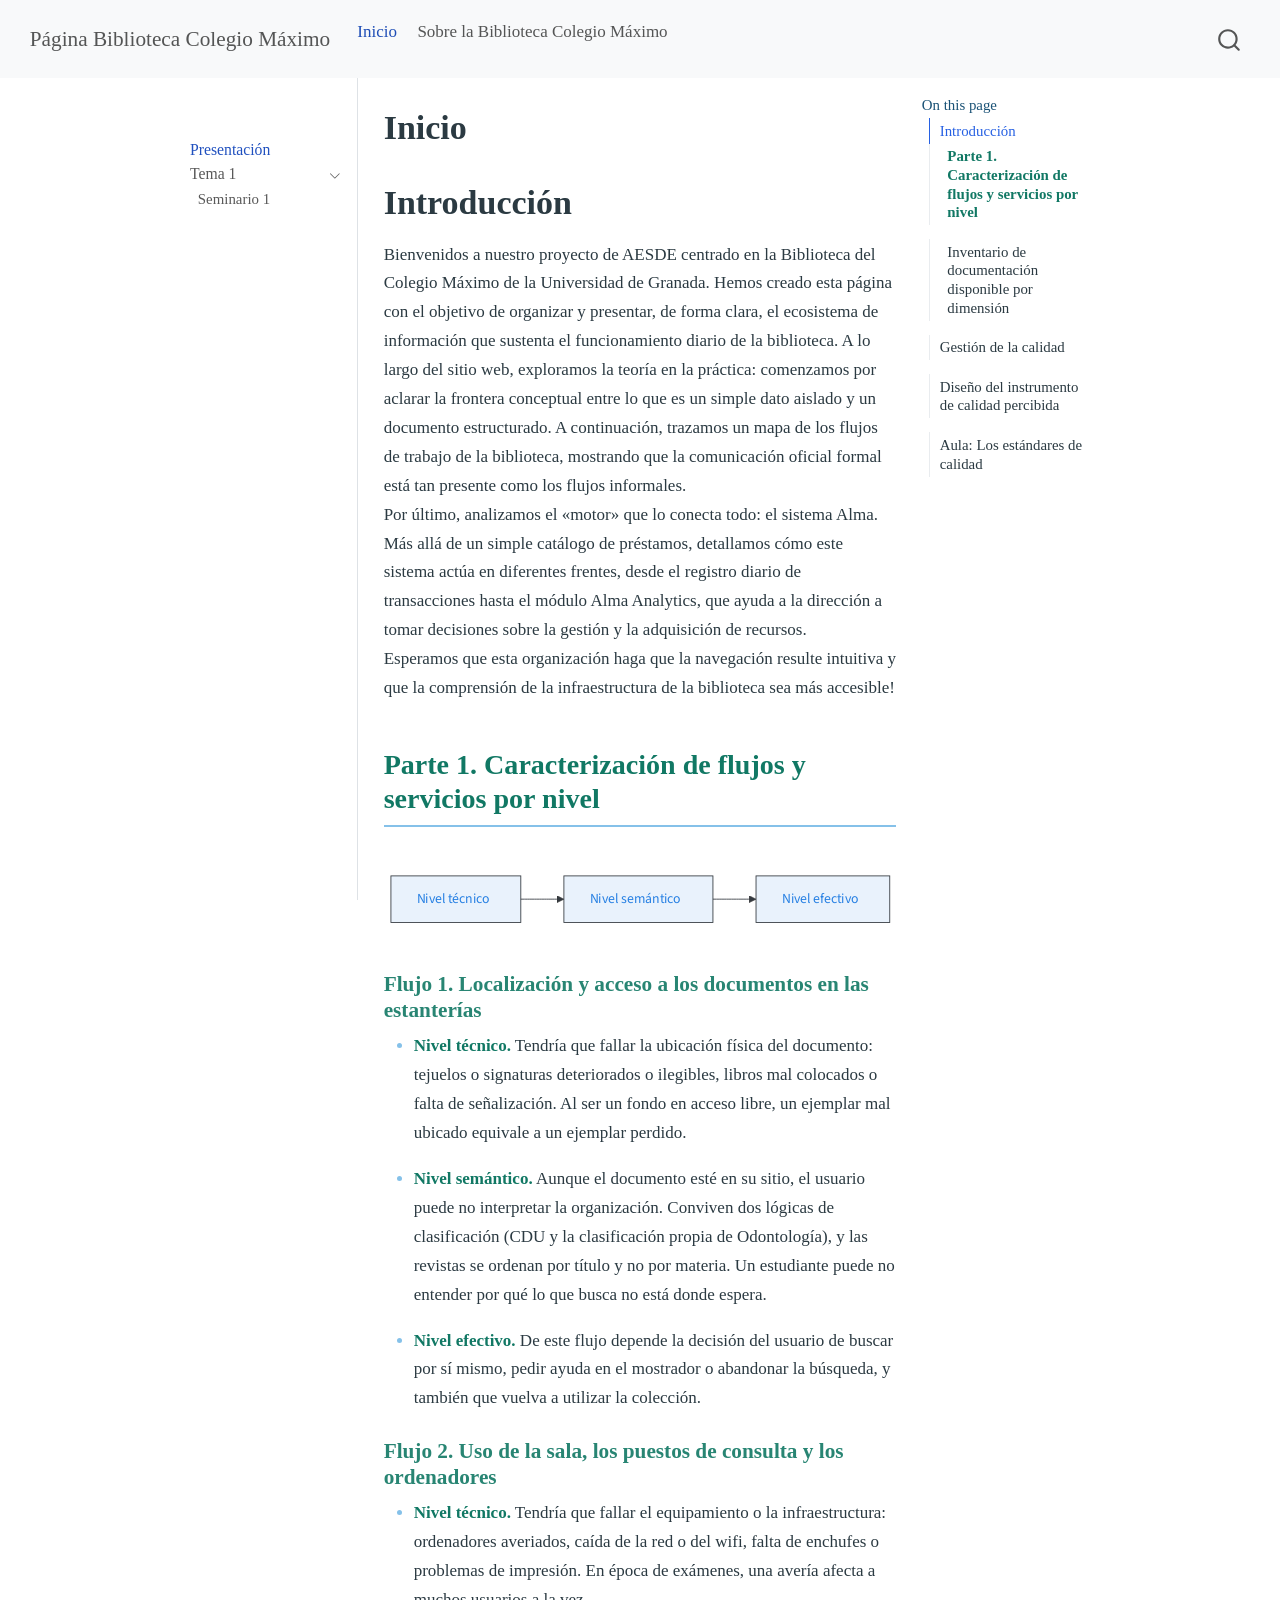
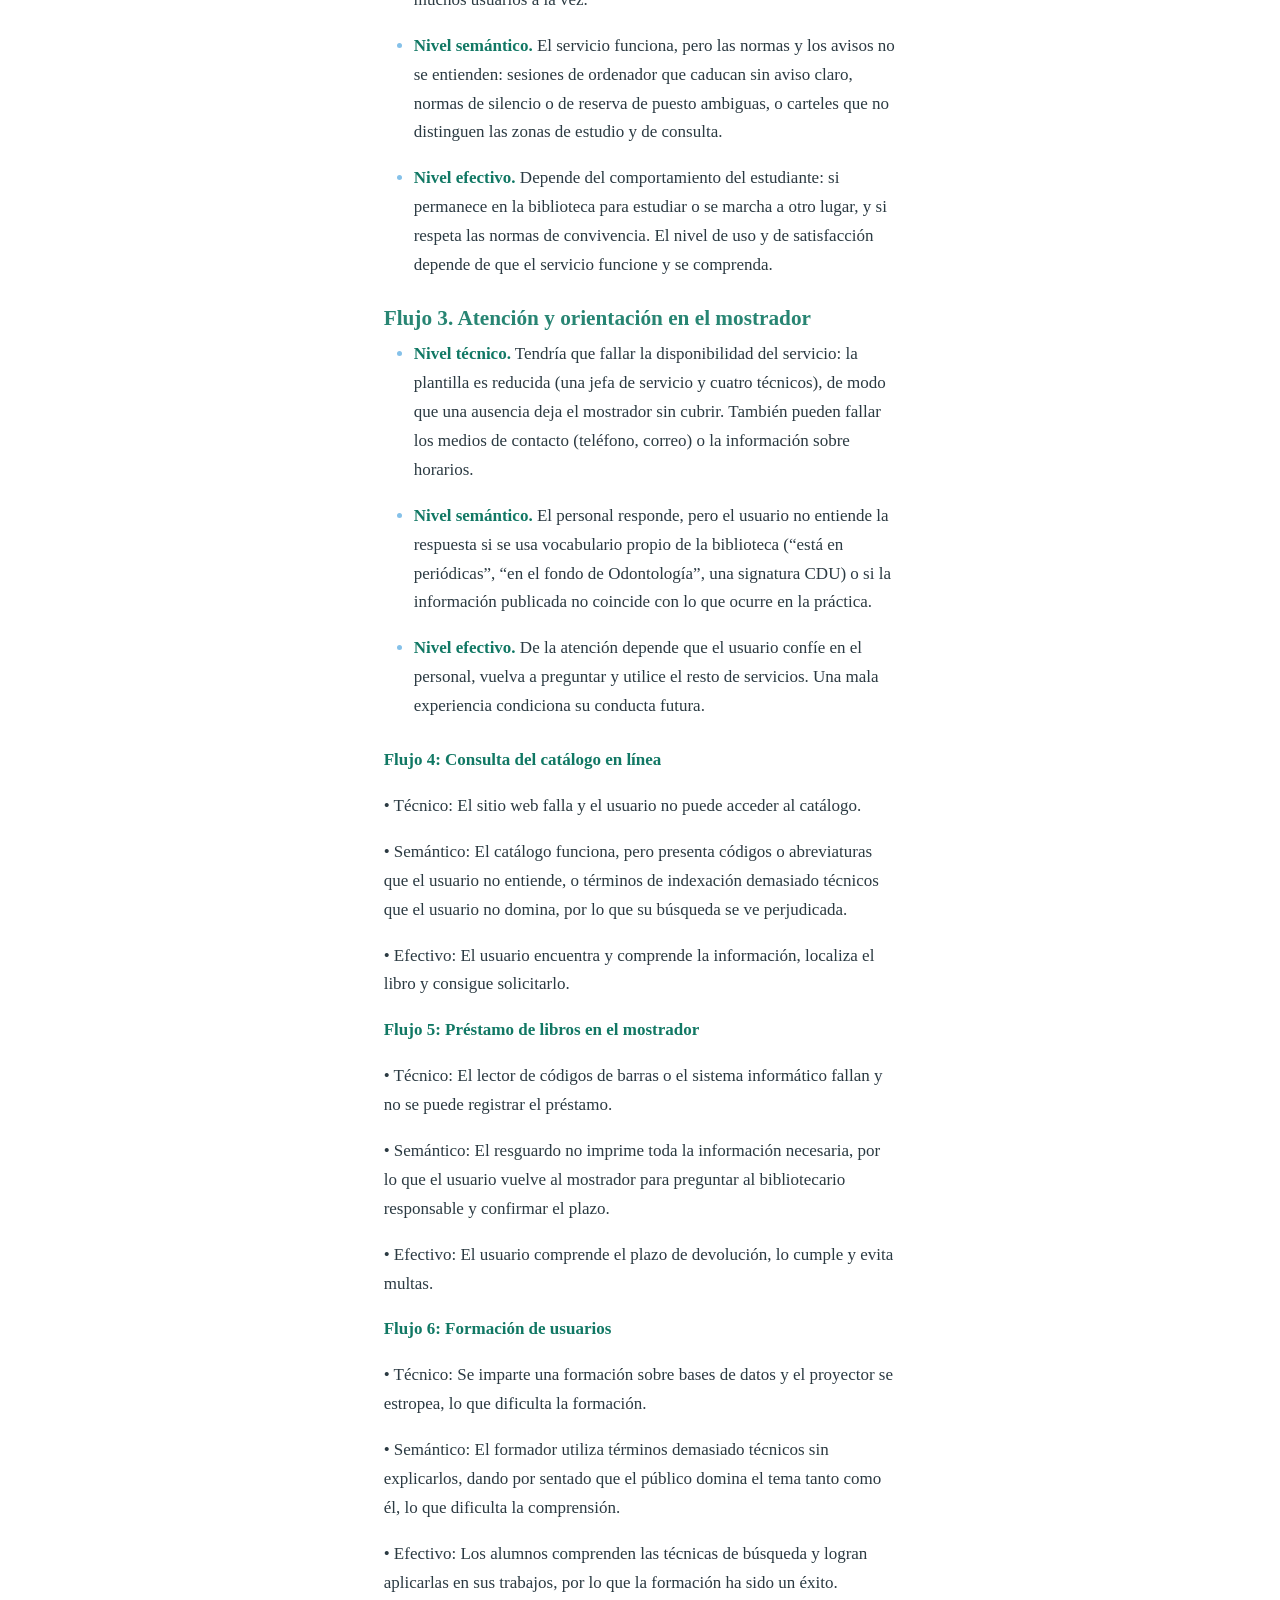
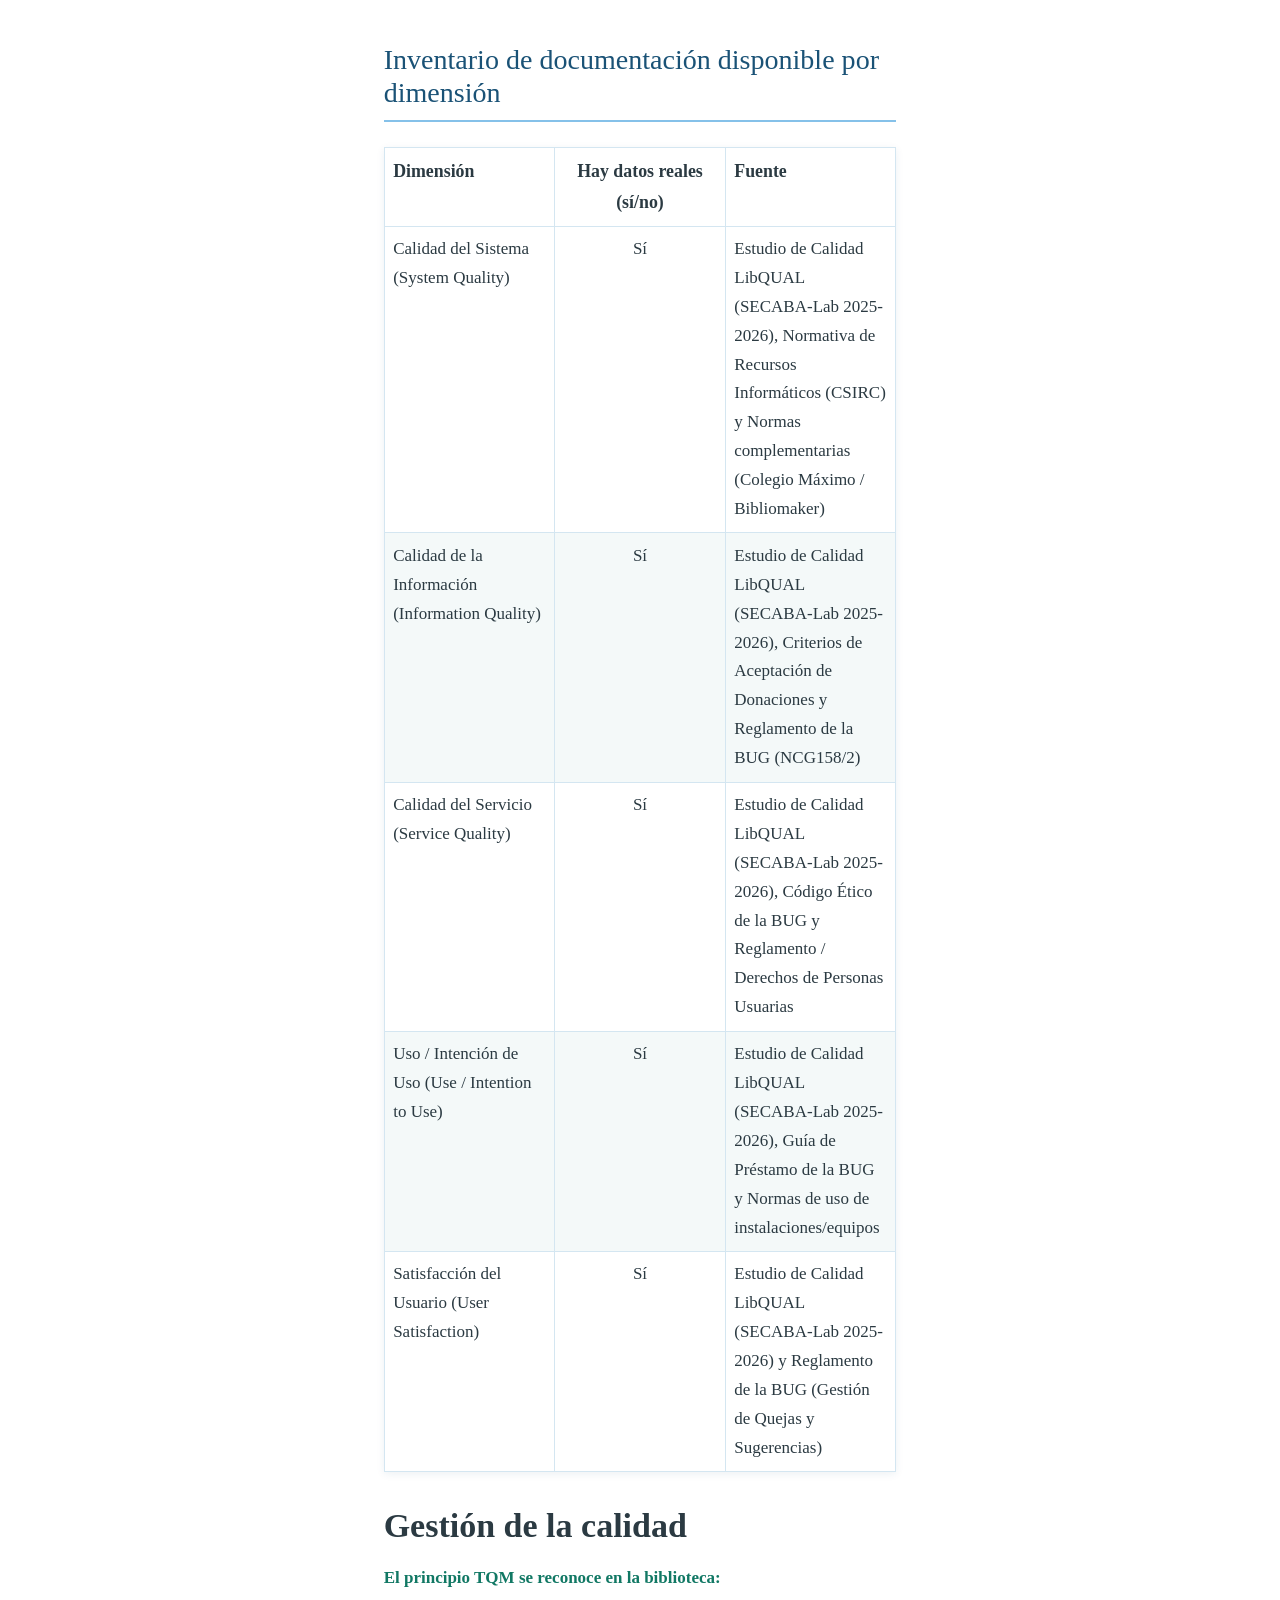
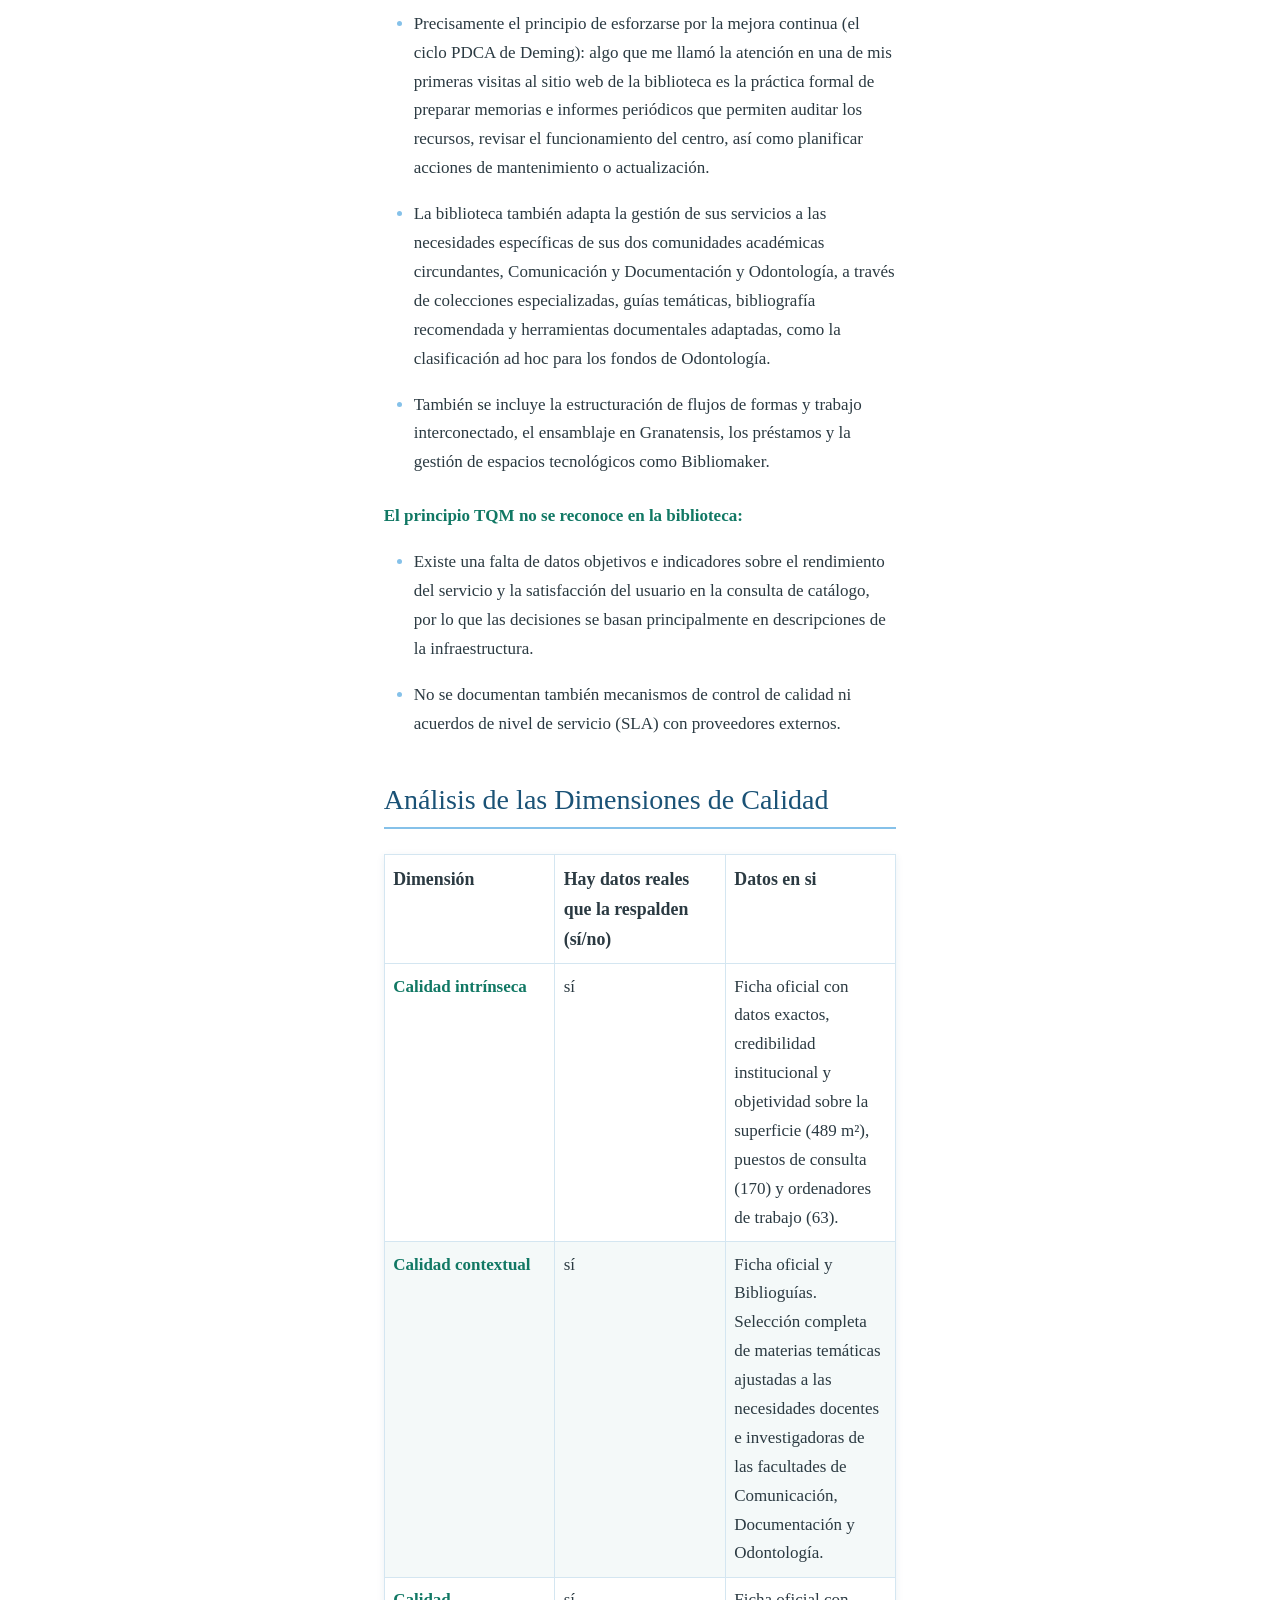
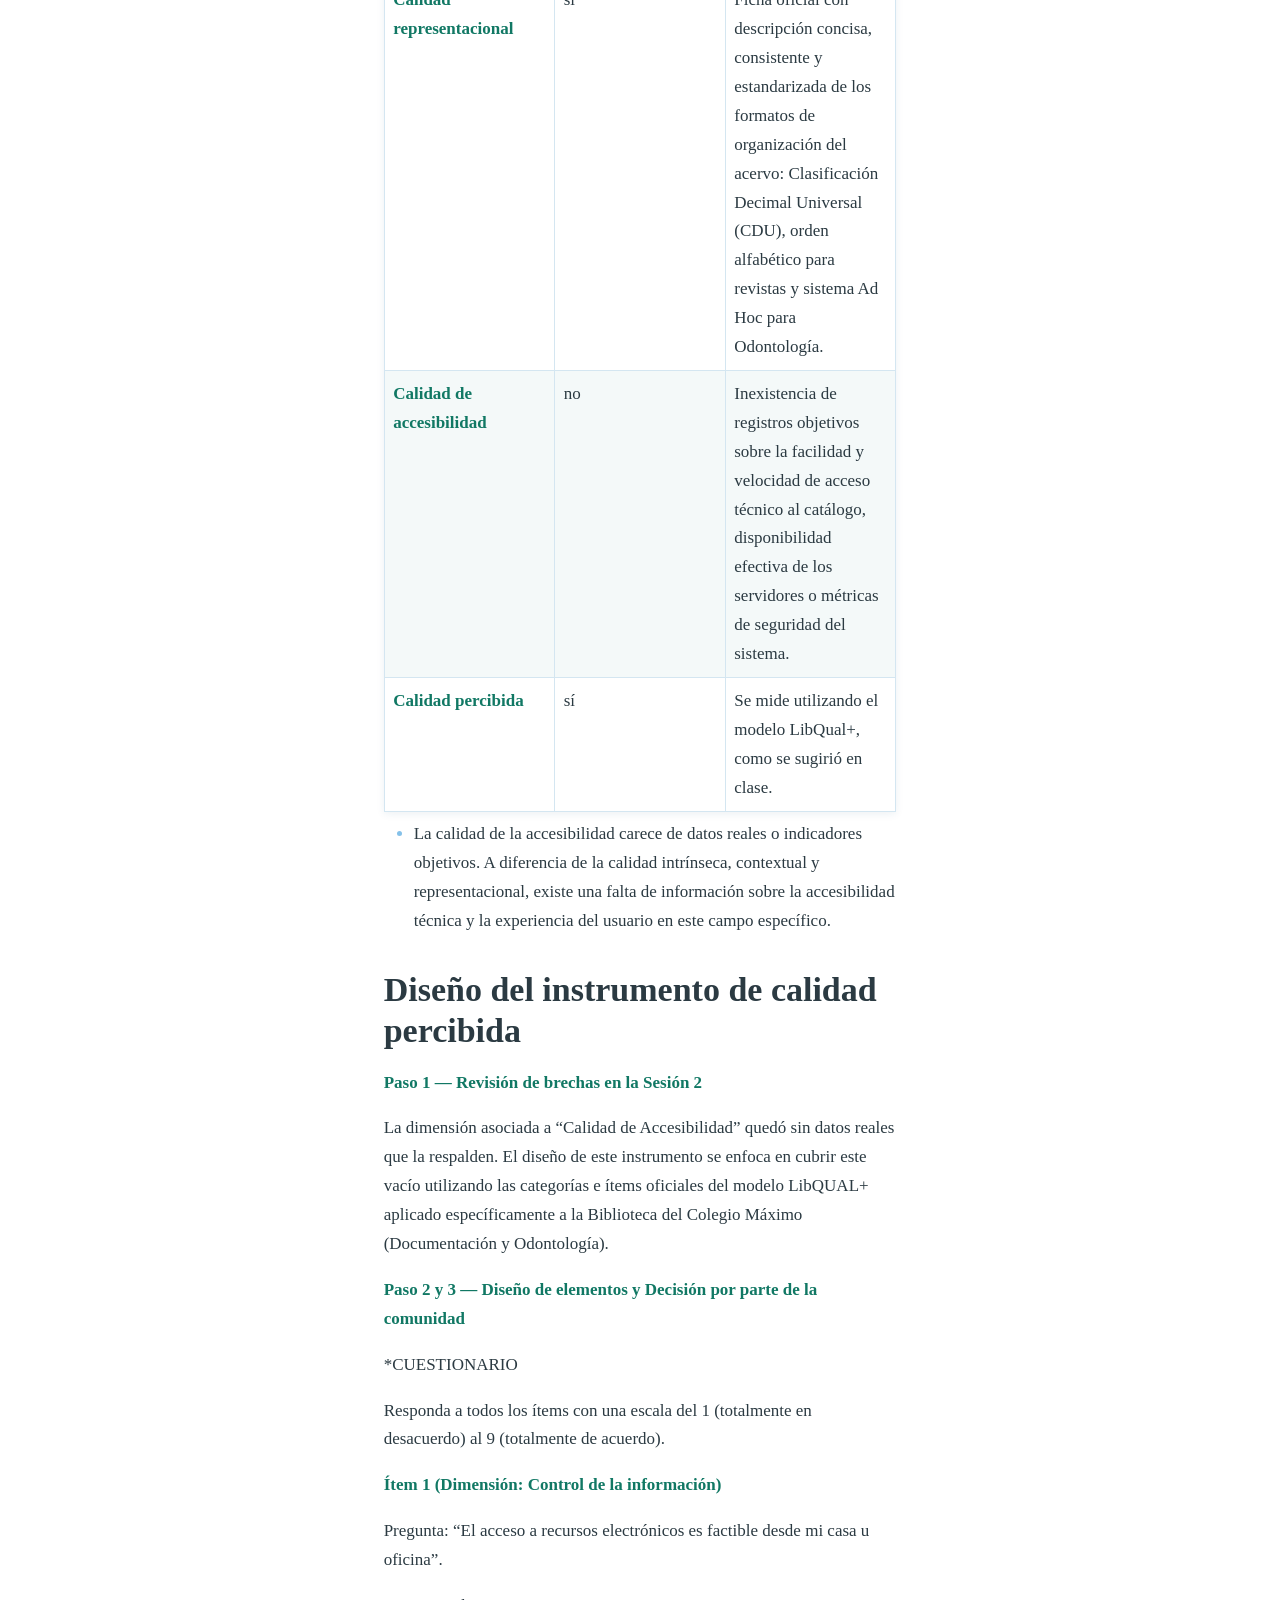
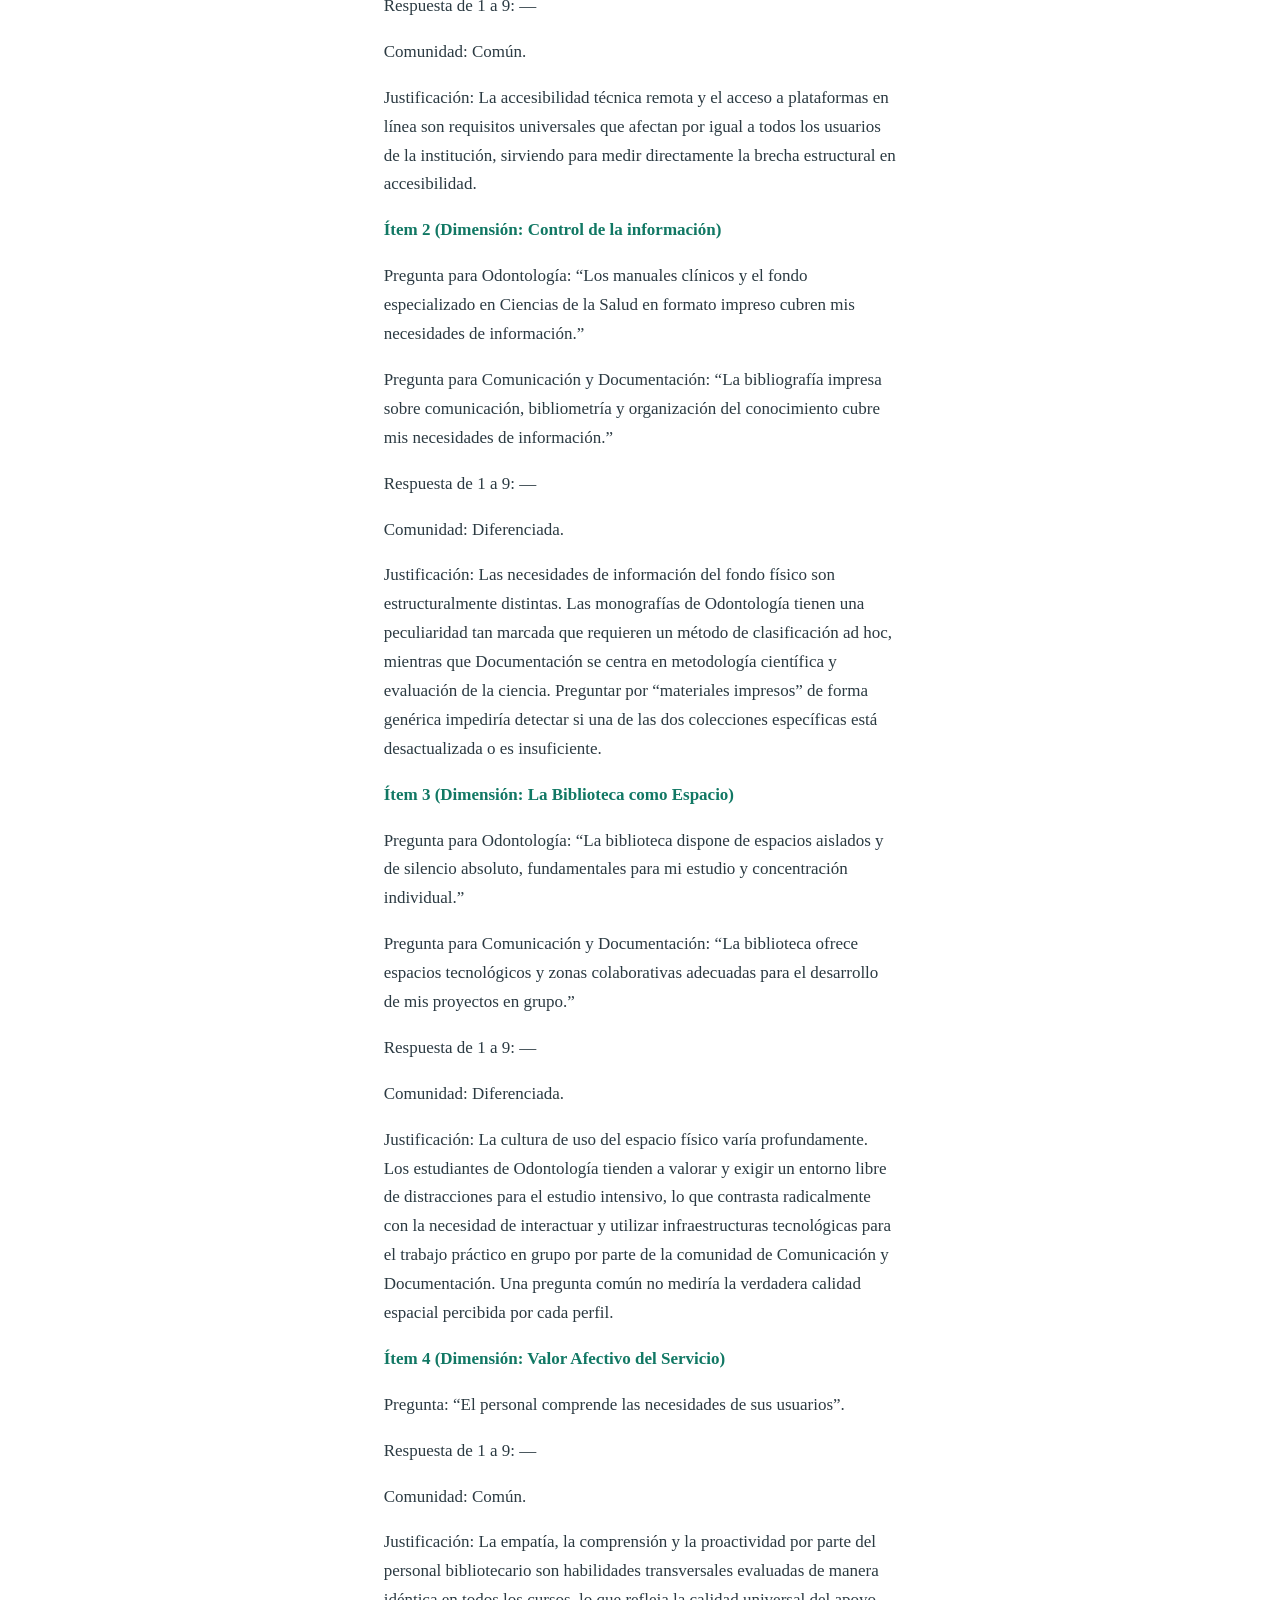
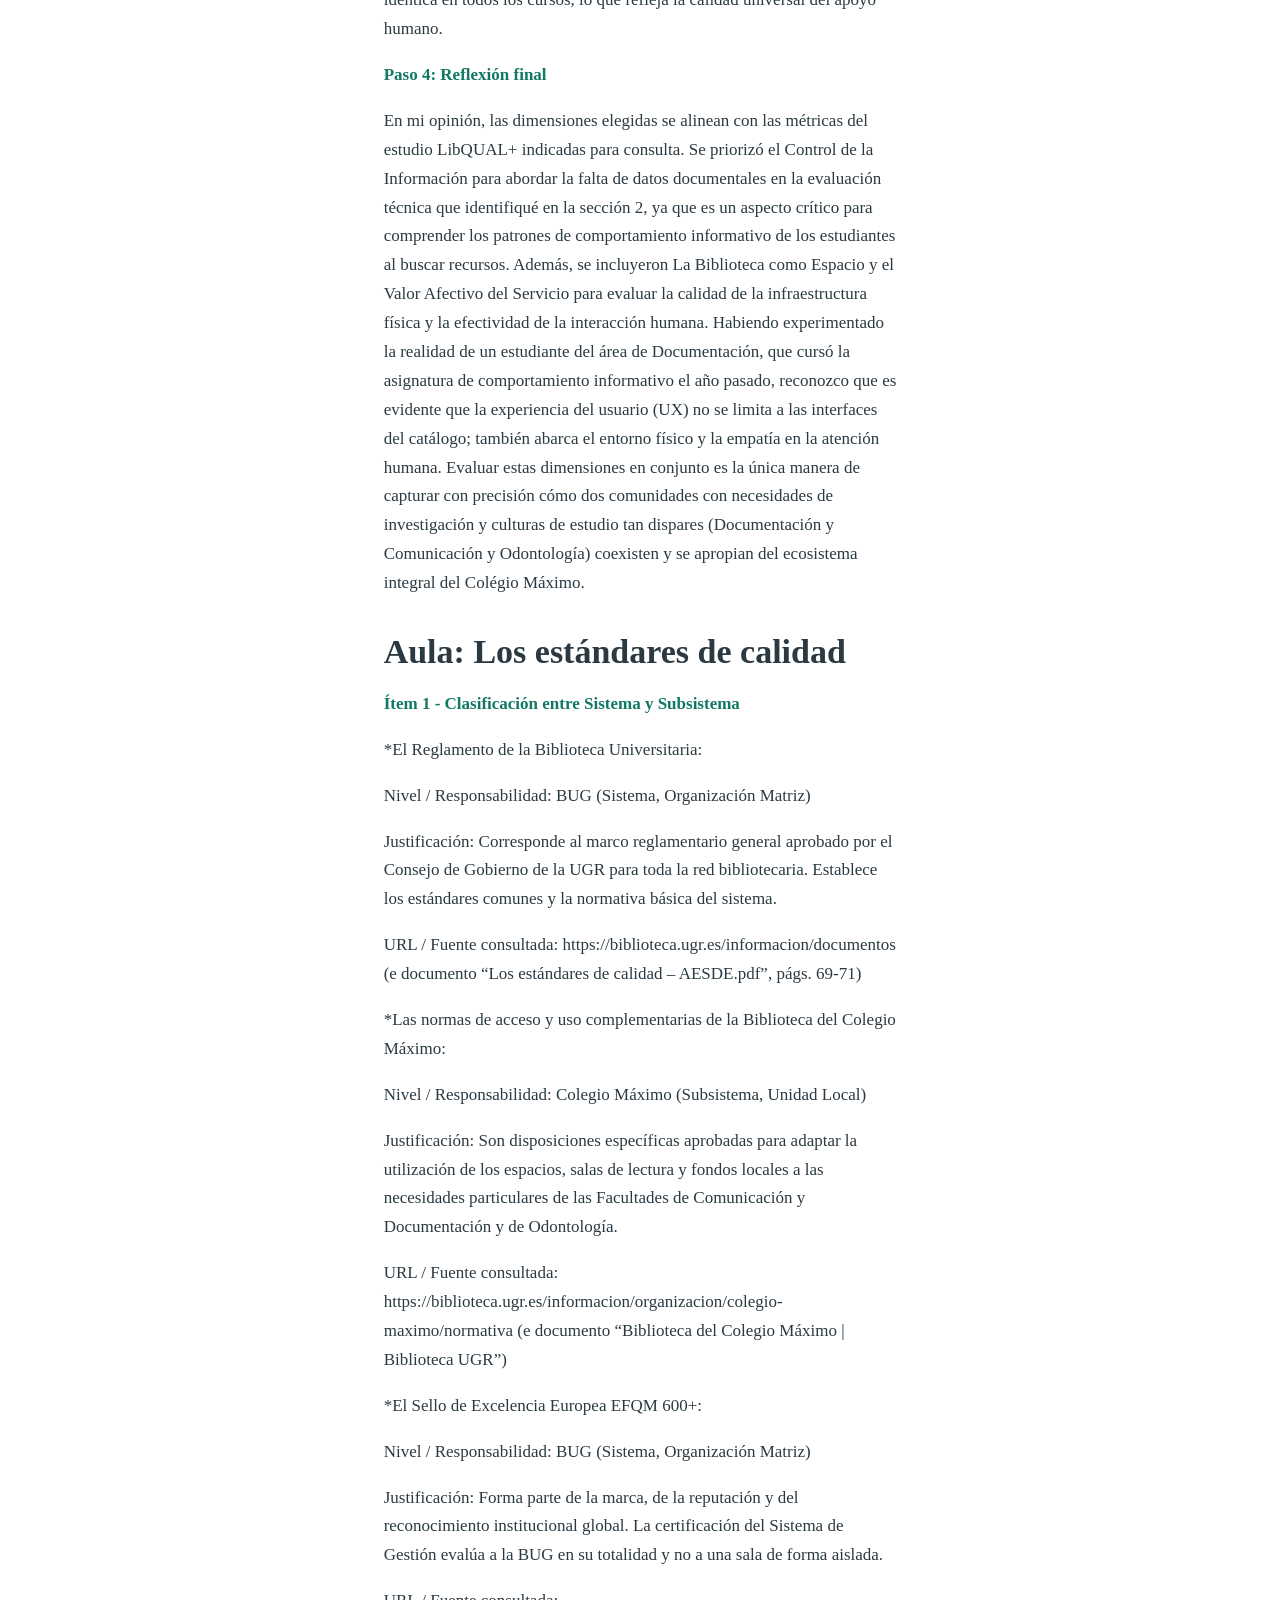
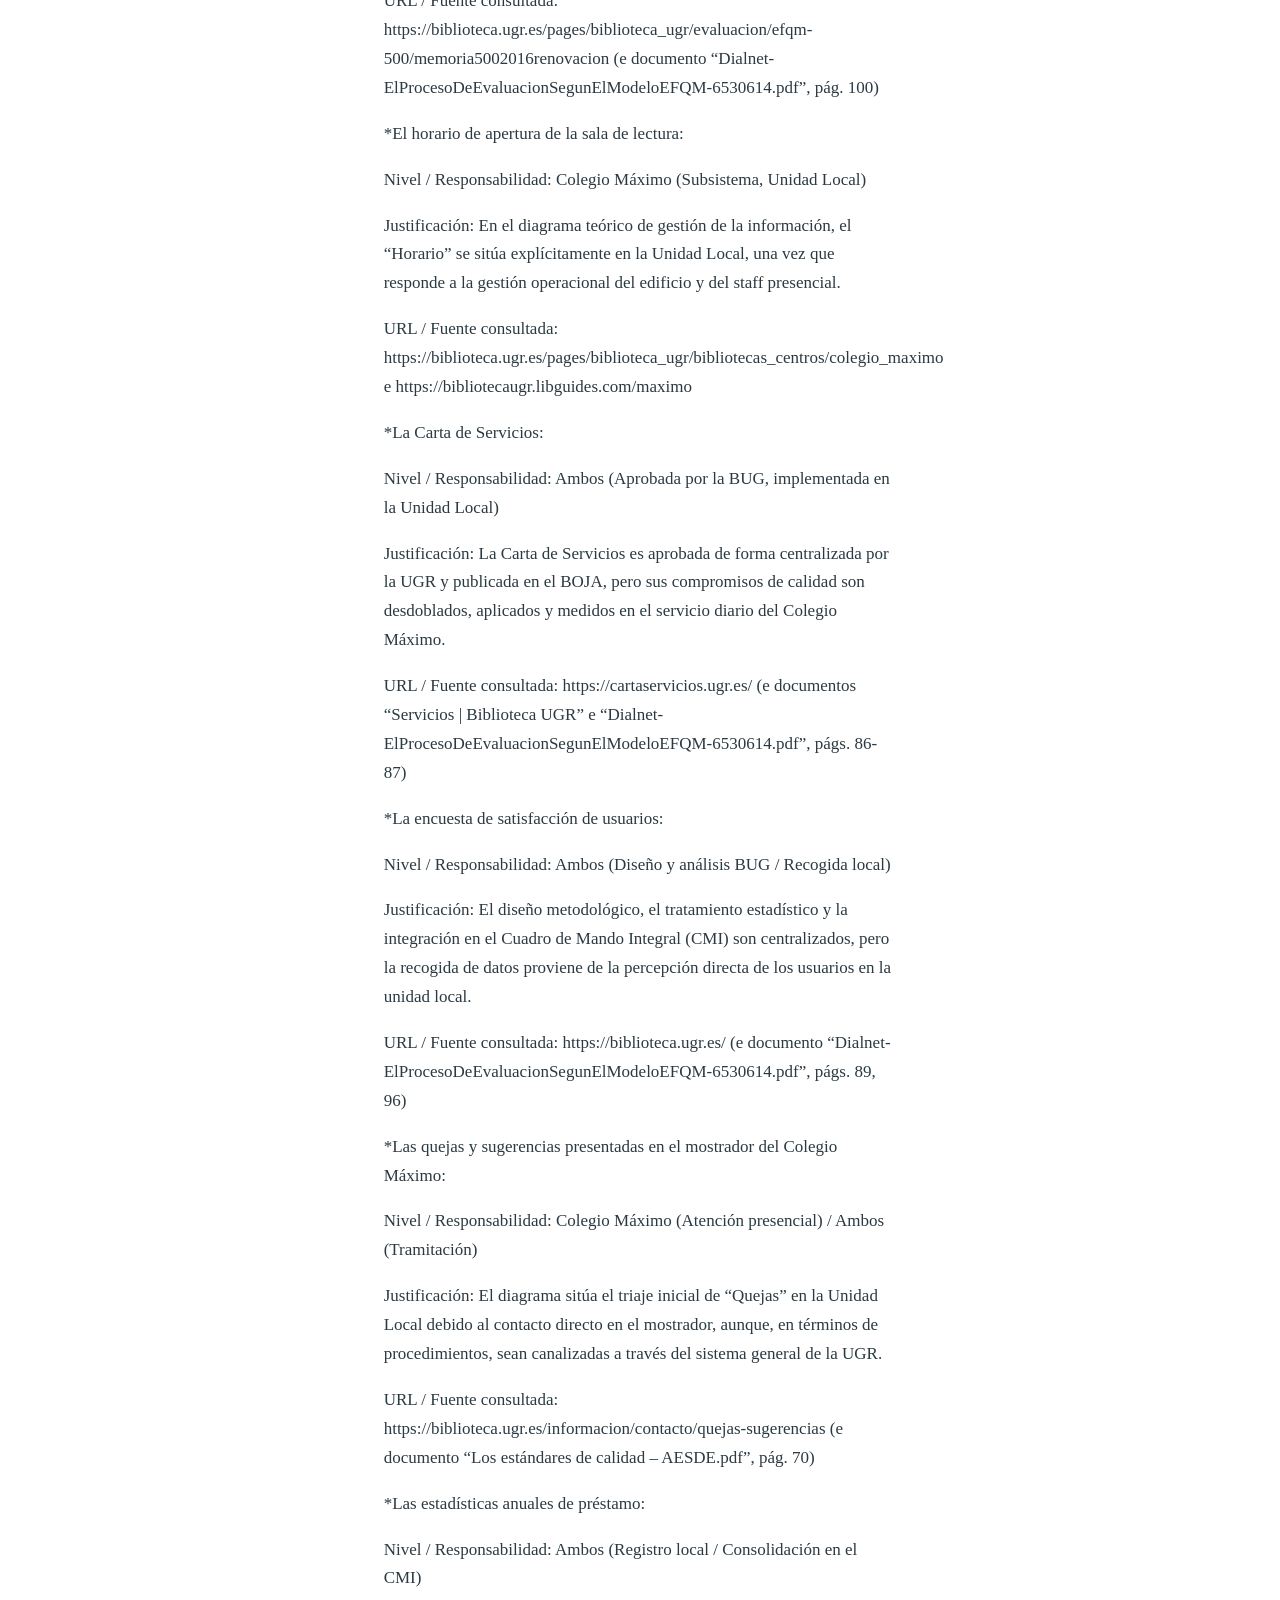
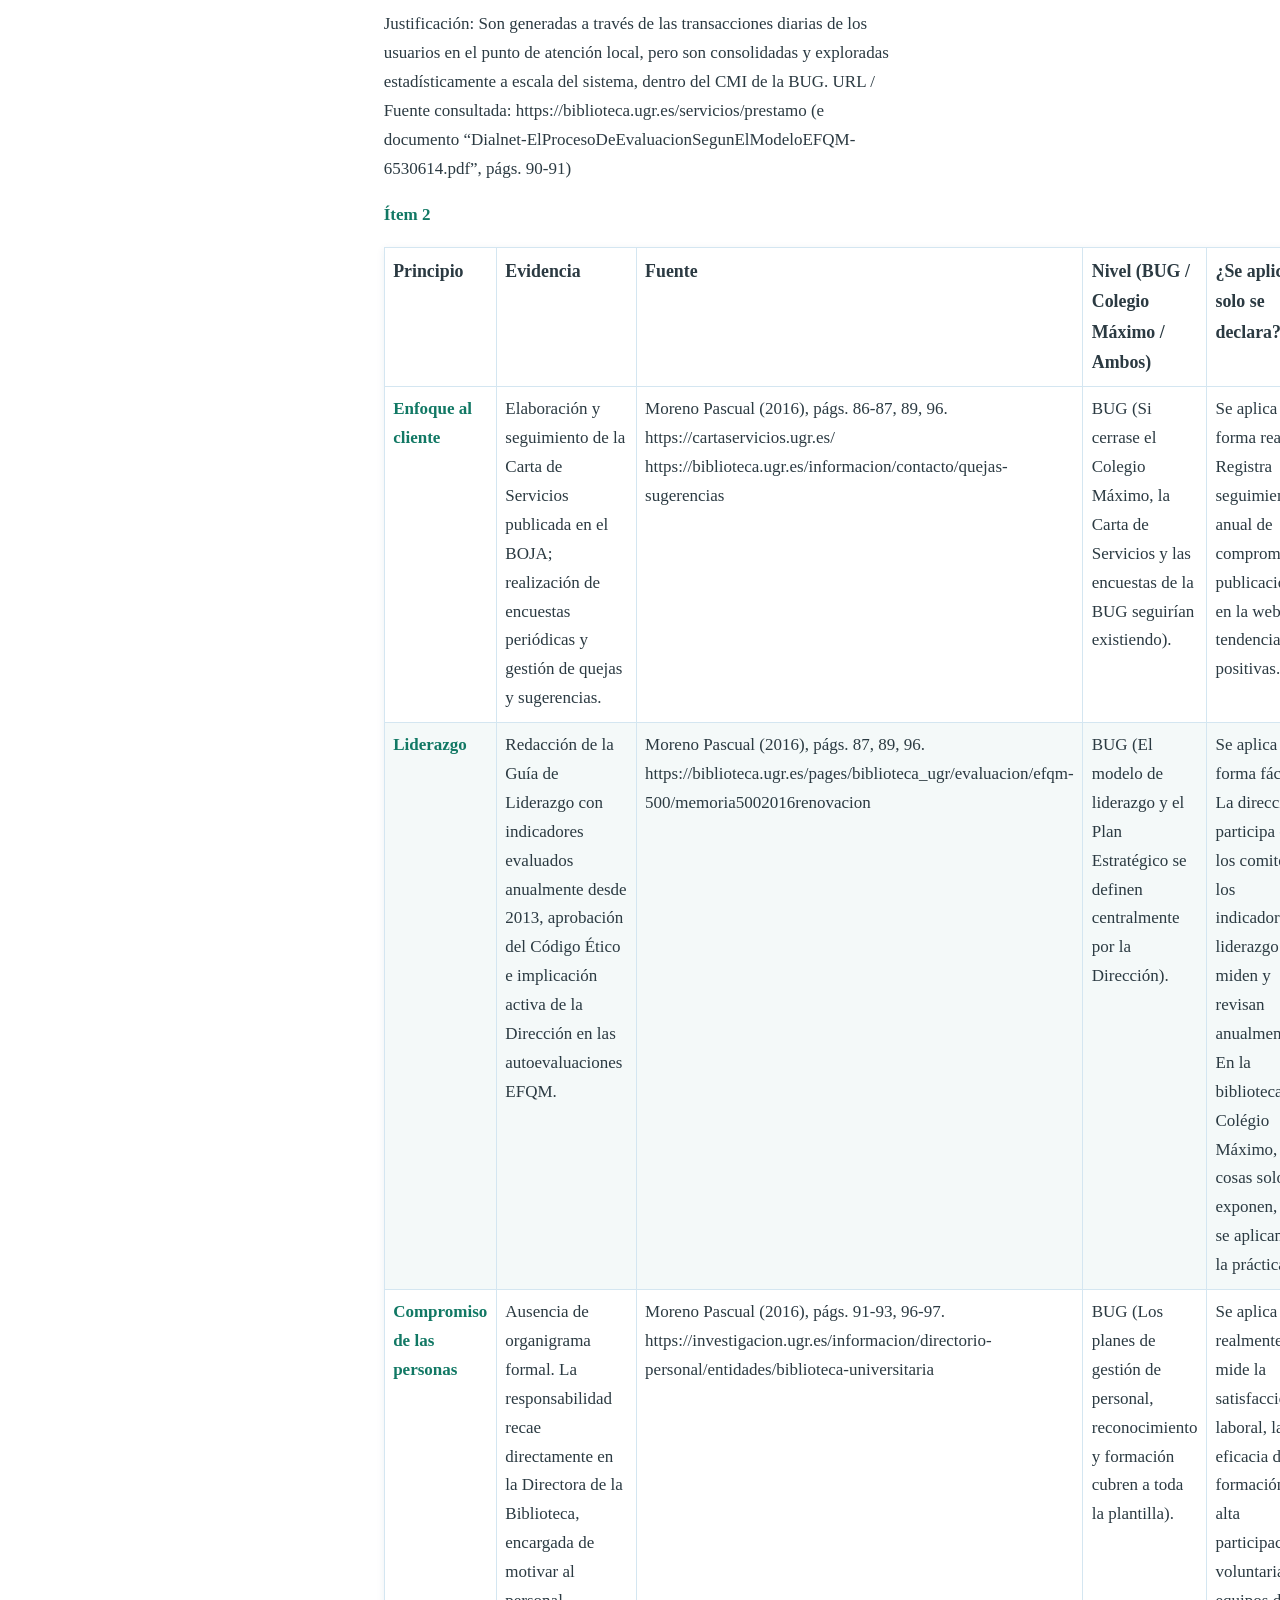
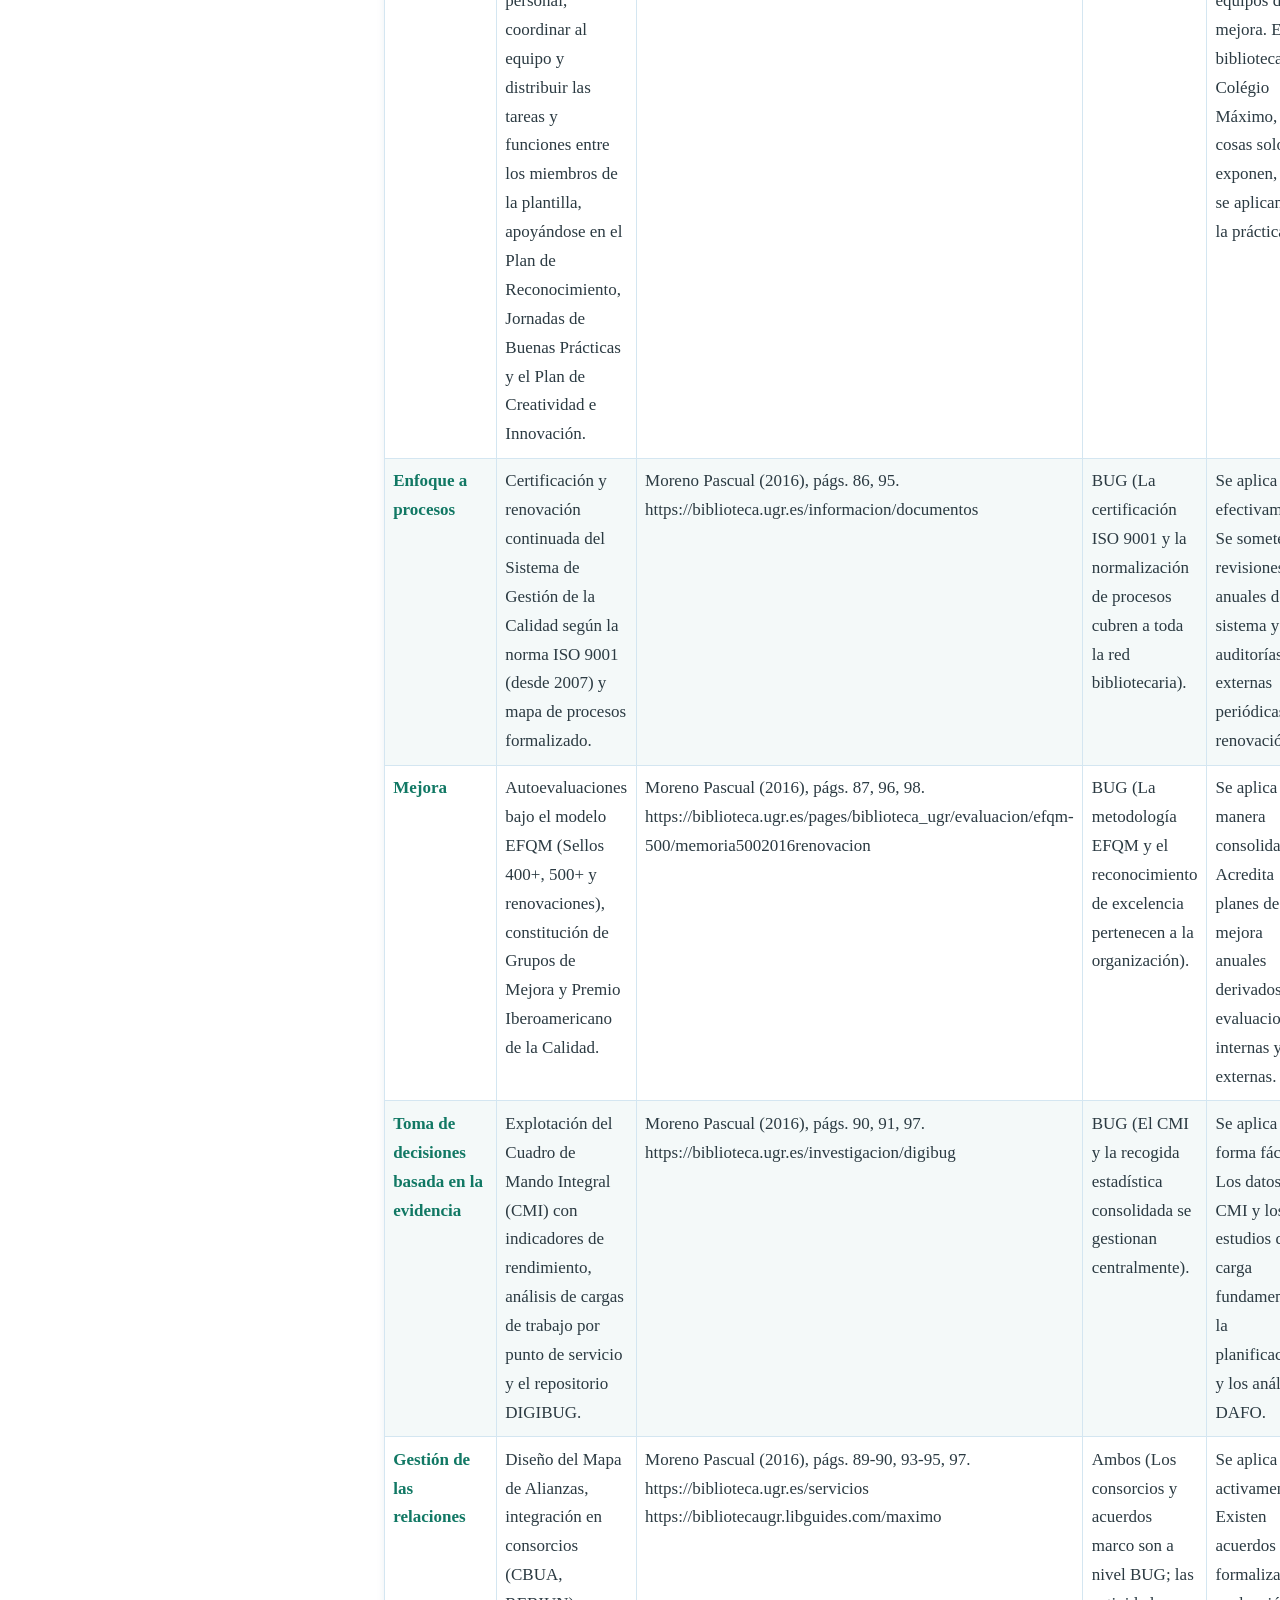
==== docs/index.html @ 7b3b9e5e "Para que la barra lateral se vea en todas la páginas" ====
<!DOCTYPE html>
<html xmlns="http://www.w3.org/1999/xhtml" lang="en" xml:lang="en"><head>

<meta charset="utf-8">
<meta name="generator" content="quarto-1.10.19">

<meta name="viewport" content="width=device-width, initial-scale=1.0, user-scalable=yes">


<title>Inicio – Página Biblioteca Colegio Máximo</title>
<style>
/* Default styles provided by pandoc.
** See https://pandoc.org/MANUAL.html#variables-for-html for config info.
*/
span.smallcaps{font-variant: small-caps;}
div.columns{display: flex; gap: 1.5em;}
div.column{flex: auto;}
@media screen {
div.columns{gap: min(4vw, 1.5em);}
div.column{overflow-x: auto;}
}
div.hanging-indent{margin-left: 1.5em; text-indent: -1.5em;}
ul.task-list{list-style: none;}
ul.task-list li input[type="checkbox"] {
  width: 0.8em;
  margin: 0 0.8em 0.2em -1em; /* quarto-specific, see https://github.com/quarto-dev/quarto-cli/issues/4556 */ 
  vertical-align: middle;
}
</style>


<script src="site_libs/quarto-nav/quarto-nav.js"></script>
<script src="site_libs/quarto-nav/headroom.min.js"></script>
<script src="site_libs/clipboard/clipboard.min.js"></script>
<script src="site_libs/quarto-search/autocomplete.umd.js"></script>
<script src="site_libs/quarto-search/fuse.min.js"></script>
<script src="site_libs/quarto-search/quarto-search.js"></script>
<meta name="quarto:offset" content="./">
<script src="site_libs/quarto-html/quarto.js" type="module"></script>
<script src="site_libs/quarto-html/tabsets/tabsets.js" type="module"></script>
<script src="site_libs/quarto-html/popper.min.js"></script>
<script src="site_libs/quarto-html/tippy.umd.min.js"></script>
<script src="site_libs/quarto-html/anchor.min.js"></script>
<link href="site_libs/quarto-html/tippy.css" rel="stylesheet">
<link href="site_libs/quarto-html/quarto-syntax-highlighting-bf27225e3a48a9273f3daa8f8e829971.css" rel="stylesheet" id="quarto-text-highlighting-styles">
<script src="site_libs/bootstrap/bootstrap.min.js"></script>
<link href="site_libs/bootstrap/bootstrap-icons.css" rel="stylesheet">
<link href="site_libs/bootstrap/bootstrap-4e663f3a4ff1a491e18bd6a28adf0390.min.css" rel="stylesheet" append-hash="true" id="quarto-bootstrap" data-mode="light">
<script id="quarto-search-options" type="application/json">{
  "location": "navbar",
  "copy-button": false,
  "collapse-after": 3,
  "panel-placement": "end",
  "type": "overlay",
  "limit": 50,
  "keyboard-shortcut": [
    "f",
    "/",
    "s"
  ],
  "show-item-context": false,
  "language": {
    "search-no-results-text": "No results",
    "search-matching-documents-text": "matching documents",
    "search-copy-link-title": "Copy link to search",
    "search-hide-matches-text": "Hide additional matches",
    "search-more-match-text": "more match in this document",
    "search-more-matches-text": "more matches in this document",
    "search-clear-button-title": "Clear",
    "search-text-placeholder": "",
    "search-detached-cancel-button-title": "Cancel",
    "search-submit-button-title": "Submit",
    "search-label": "Search"
  }
}</script>
<script src="site_libs/quarto-diagram/mermaid.min.js"></script>
<script src="site_libs/quarto-diagram/mermaid-init.js"></script>
<link href="site_libs/quarto-diagram/mermaid.css" rel="stylesheet">


<link rel="stylesheet" href="styles.css">
</head>

<body class="nav-sidebar docked nav-fixed quarto-light">

<div id="quarto-search-results"></div>
  <header id="quarto-header" class="headroom fixed-top">
    <nav class="navbar navbar-expand-lg " data-bs-theme="dark">
      <div class="navbar-container container-fluid">
      <div class="navbar-brand-container mx-auto">
    <a class="navbar-brand" href="./index.html">
    <span class="navbar-title">Página Biblioteca Colegio Máximo</span>
    </a>
  </div>
            <div id="quarto-search" class="" title="Search"></div>
          <button class="navbar-toggler" type="button" data-bs-toggle="collapse" data-bs-target="#navbarCollapse" aria-controls="navbarCollapse" role="menu" aria-expanded="false" aria-label="Toggle navigation" onclick="if (window.quartoToggleHeadroom) { window.quartoToggleHeadroom(); }">
  <span class="navbar-toggler-icon"></span>
</button>
          <div class="collapse navbar-collapse" id="navbarCollapse">
            <ul class="navbar-nav navbar-nav-scroll me-auto">
  <li class="nav-item">
    <a class="nav-link active" href="./index.html" aria-current="page"> 
<span class="menu-text">Inicio</span></a>
  </li>  
  <li class="nav-item">
    <a class="nav-link" href="./t1s1.html"> 
<span class="menu-text">Sobre la Biblioteca Colegio Máximo</span></a>
  </li>  
</ul>
          </div> <!-- /navcollapse -->
            <div class="quarto-navbar-tools">
</div>
      </div> <!-- /container-fluid -->
    </nav>
  <nav class="quarto-secondary-nav">
    <div class="container-fluid d-flex">
      <button type="button" class="quarto-btn-toggle btn" data-bs-toggle="collapse" role="button" data-bs-target=".quarto-sidebar-collapse-item" aria-controls="quarto-sidebar" aria-expanded="false" aria-label="Toggle sidebar navigation" onclick="if (window.quartoToggleHeadroom) { window.quartoToggleHeadroom(); }">
        <i class="bi bi-layout-text-sidebar-reverse"></i>
      </button>
        <nav class="quarto-page-breadcrumbs" aria-label="breadcrumb"><ol class="breadcrumb"><li class="breadcrumb-item"><a href="./index.html">Presentación</a></li></ol></nav>
        <a class="flex-grow-1" role="navigation" data-bs-toggle="collapse" data-bs-target=".quarto-sidebar-collapse-item" aria-controls="quarto-sidebar" aria-expanded="false" aria-label="Toggle sidebar navigation" onclick="if (window.quartoToggleHeadroom) { window.quartoToggleHeadroom(); }">      
        </a>
      <button type="button" class="btn quarto-search-button" aria-label="Search" onclick="window.quartoOpenSearch();">
        <i class="bi bi-search"></i>
      </button>
    </div>
  </nav>
</header>
<!-- content -->
<div id="quarto-content" class="quarto-container page-columns page-rows-contents page-layout-article page-navbar">
<!-- sidebar -->
  <nav id="quarto-sidebar" class="sidebar collapse collapse-horizontal quarto-sidebar-collapse-item sidebar-navigation docked overflow-auto">
        <div class="mt-2 flex-shrink-0 align-items-center">
        <div class="sidebar-search">
        <div id="quarto-search" class="" title="Search"></div>
        </div>
        </div>
    <div class="sidebar-menu-container"> 
    <ul class="list-unstyled mt-1">
        <li class="sidebar-item">
  <div class="sidebar-item-container"> 
  <a href="./index.html" class="sidebar-item-text sidebar-link active">
 <span class="menu-text">Presentación</span></a>
  </div>
</li>
        <li class="sidebar-item sidebar-item-section">
      <div class="sidebar-item-container"> 
            <a class="sidebar-item-text sidebar-link text-start" data-bs-toggle="collapse" data-bs-target="#quarto-sidebar-section-1" role="navigation" aria-expanded="true">
 <span class="menu-text">Tema 1</span></a>
          <a class="sidebar-item-toggle text-start" data-bs-toggle="collapse" data-bs-target="#quarto-sidebar-section-1" role="navigation" aria-expanded="true" aria-label="Toggle section">
            <i class="bi bi-chevron-right ms-2"></i>
          </a> 
      </div>
      <ul id="quarto-sidebar-section-1" class="collapse list-unstyled sidebar-section depth1 show">  
          <li class="sidebar-item">
  <div class="sidebar-item-container"> 
  <a href="./t1s1.html" class="sidebar-item-text sidebar-link">
 <span class="menu-text">Seminario 1</span></a>
  </div>
</li>
      </ul>
  </li>
    </ul>
    </div>
</nav>
<div id="quarto-sidebar-glass" class="quarto-sidebar-collapse-item" data-bs-toggle="collapse" data-bs-target=".quarto-sidebar-collapse-item"></div>
<!-- margin-sidebar -->
    <div id="quarto-margin-sidebar" class="sidebar margin-sidebar">
        <nav id="TOC" role="doc-toc" class="toc-active">
    <h2 id="toc-title">On this page</h2>
   
  <ul>
  <li><a href="#introducción" id="toc-introducción" class="nav-link active" data-scroll-target="#introducción">Introducción</a>
  <ul class="collapse">
  <li><a href="#parte-1.-caracterización-de-flujos-y-servicios-por-nivel" id="toc-parte-1.-caracterización-de-flujos-y-servicios-por-nivel" class="nav-link" data-scroll-target="#parte-1.-caracterización-de-flujos-y-servicios-por-nivel"><strong>Parte 1. Caracterización de flujos y servicios por nivel</strong></a></li>
  <li><a href="#inventario-de-documentación-disponible-por-dimensión" id="toc-inventario-de-documentación-disponible-por-dimensión" class="nav-link" data-scroll-target="#inventario-de-documentación-disponible-por-dimensión">Inventario de documentación disponible por dimensión</a></li>
  </ul></li>
  <li><a href="#gestión-de-la-calidad" id="toc-gestión-de-la-calidad" class="nav-link" data-scroll-target="#gestión-de-la-calidad">Gestión de la calidad</a>
  <ul class="collapse">
  <li><a href="#análisis-de-las-dimensiones-de-calidad" id="toc-análisis-de-las-dimensiones-de-calidad" class="nav-link" data-scroll-target="#análisis-de-las-dimensiones-de-calidad">Análisis de las Dimensiones de Calidad</a></li>
  </ul></li>
  <li><a href="#diseño-del-instrumento-de-calidad-percibida" id="toc-diseño-del-instrumento-de-calidad-percibida" class="nav-link" data-scroll-target="#diseño-del-instrumento-de-calidad-percibida">Diseño del instrumento de calidad percibida</a></li>
  <li><a href="#aula-los-estándares-de-calidad" id="toc-aula-los-estándares-de-calidad" class="nav-link" data-scroll-target="#aula-los-estándares-de-calidad">Aula: Los estándares de calidad</a></li>
  </ul>
</nav>
    </div>
<!-- main -->
<main class="content" id="quarto-document-content">

<header id="title-block-header" class="quarto-title-block default">
<div class="quarto-title">
<h1 class="title">Inicio</h1>
</div>



<div class="quarto-title-meta">

    
  
    
  </div>
  


</header>


<section id="introducción" class="level1">
<h1>Introducción</h1>
<p>Bienvenidos a nuestro proyecto de AESDE centrado en la Biblioteca del Colegio Máximo de la Universidad de Granada. Hemos creado esta página con el objetivo de organizar y presentar, de forma clara, el ecosistema de información que sustenta el funcionamiento diario de la biblioteca. A lo largo del sitio web, exploramos la teoría en la práctica: comenzamos por aclarar la frontera conceptual entre lo que es un simple dato aislado y un documento estructurado. A continuación, trazamos un mapa de los flujos de trabajo de la biblioteca, mostrando que la comunicación oficial formal está tan presente como los flujos informales.<br>
Por último, analizamos el «motor» que lo conecta todo: el sistema Alma. Más allá de un simple catálogo de préstamos, detallamos cómo este sistema actúa en diferentes frentes, desde el registro diario de transacciones hasta el módulo Alma Analytics, que ayuda a la dirección a tomar decisiones sobre la gestión y la adquisición de recursos.<br>
Esperamos que esta organización haga que la navegación resulte intuitiva y que la comprensión de la infraestructura de la biblioteca sea más accesible!</p>
<section id="parte-1.-caracterización-de-flujos-y-servicios-por-nivel" class="level2">
<h2 class="anchored" data-anchor-id="parte-1.-caracterización-de-flujos-y-servicios-por-nivel"><strong>Parte 1. Caracterización de flujos y servicios por nivel</strong></h2>
<div class="cell" data-layout-align="default">
<div class="cell-output-display">
<div>
<p></p><figure class="figure"><p></p>
<div>
<pre class="mermaid mermaid-js">flowchart LR
  A[Nivel técnico] --&gt; B[Nivel semántico] --&gt; C[Nivel efectivo]
</pre>
</div>
<p></p></figure><p></p>
</div>
</div>
</div>
<section id="flujo-1.-localización-y-acceso-a-los-documentos-en-las-estanterías" class="level4">
<h4 class="anchored" data-anchor-id="flujo-1.-localización-y-acceso-a-los-documentos-en-las-estanterías"><strong>Flujo 1. Localización y acceso a los documentos en las estanterías</strong></h4>
<ul>
<li><p><strong>Nivel técnico.</strong> Tendría que fallar la ubicación física del documento: tejuelos o signaturas deteriorados o ilegibles, libros mal colocados o falta de señalización. Al ser un fondo en acceso libre, un ejemplar mal ubicado equivale a un ejemplar perdido.</p></li>
<li><p><strong>Nivel semántico.</strong> Aunque el documento esté en su sitio, el usuario puede no interpretar la organización. Conviven dos lógicas de clasificación (CDU y la clasificación propia de Odontología), y las revistas se ordenan por título y no por materia. Un estudiante puede no entender por qué lo que busca no está donde espera.</p></li>
<li><p><strong>Nivel efectivo.</strong> De este flujo depende la decisión del usuario de buscar por sí mismo, pedir ayuda en el mostrador o abandonar la búsqueda, y también que vuelva a utilizar la colección.</p></li>
</ul>
</section>
<section id="flujo-2.-uso-de-la-sala-los-puestos-de-consulta-y-los-ordenadores" class="level4">
<h4 class="anchored" data-anchor-id="flujo-2.-uso-de-la-sala-los-puestos-de-consulta-y-los-ordenadores"><strong>Flujo 2. Uso de la sala, los puestos de consulta y los ordenadores</strong></h4>
<ul>
<li><p><strong>Nivel técnico.</strong> Tendría que fallar el equipamiento o la infraestructura: ordenadores averiados, caída de la red o del wifi, falta de enchufes o problemas de impresión. En época de exámenes, una avería afecta a muchos usuarios a la vez.</p></li>
<li><p><strong>Nivel semántico.</strong> El servicio funciona, pero las normas y los avisos no se entienden: sesiones de ordenador que caducan sin aviso claro, normas de silencio o de reserva de puesto ambiguas, o carteles que no distinguen las zonas de estudio y de consulta.</p></li>
<li><p><strong>Nivel efectivo.</strong> Depende del comportamiento del estudiante: si permanece en la biblioteca para estudiar o se marcha a otro lugar, y si respeta las normas de convivencia. El nivel de uso y de satisfacción depende de que el servicio funcione y se comprenda.</p></li>
</ul>
</section>
<section id="flujo-3.-atención-y-orientación-en-el-mostrador" class="level4">
<h4 class="anchored" data-anchor-id="flujo-3.-atención-y-orientación-en-el-mostrador"><strong>Flujo 3. Atención y orientación en el mostrador</strong></h4>
<ul>
<li><p><strong>Nivel técnico.</strong> Tendría que fallar la disponibilidad del servicio: la plantilla es reducida (una jefa de servicio y cuatro técnicos), de modo que una ausencia deja el mostrador sin cubrir. También pueden fallar los medios de contacto (teléfono, correo) o la información sobre horarios.</p></li>
<li><p><strong>Nivel semántico.</strong> El personal responde, pero el usuario no entiende la respuesta si se usa vocabulario propio de la biblioteca (“está en periódicas”, “en el fondo de Odontología”, una signatura CDU) o si la información publicada no coincide con lo que ocurre en la práctica.</p></li>
<li><p><strong>Nivel efectivo.</strong> De la atención depende que el usuario confíe en el personal, vuelva a preguntar y utilice el resto de servicios. Una mala experiencia condiciona su conducta futura.</p></li>
</ul>
<p><strong>Flujo 4: Consulta del catálogo en línea</strong></p>
<p>• Técnico: El sitio web falla y el usuario no puede acceder al catálogo.</p>
<p>• Semántico: El catálogo funciona, pero presenta códigos o abreviaturas que el usuario no entiende, o términos de indexación demasiado técnicos que el usuario no domina, por lo que su búsqueda se ve perjudicada.</p>
<p>• Efectivo: El usuario encuentra y comprende la información, localiza el libro y consigue solicitarlo.</p>
<p><strong>Flujo 5: Préstamo de libros en el mostrador</strong></p>
<p>• Técnico: El lector de códigos de barras o el sistema informático fallan y no se puede registrar el préstamo.</p>
<p>• Semántico: El resguardo no imprime toda la información necesaria, por lo que el usuario vuelve al mostrador para preguntar al bibliotecario responsable y confirmar el plazo.</p>
<p>• Efectivo: El usuario comprende el plazo de devolución, lo cumple y evita multas.</p>
<p><strong>Flujo 6: Formación de usuarios</strong></p>
<p>• Técnico: Se imparte una formación sobre bases de datos y el proyector se estropea, lo que dificulta la formación.</p>
<p>• Semántico: El formador utiliza términos demasiado técnicos sin explicarlos, dando por sentado que el público domina el tema tanto como él, lo que dificulta la comprensión.</p>
<p>• Efectivo: Los alumnos comprenden las técnicas de búsqueda y logran aplicarlas en sus trabajos, por lo que la formación ha sido un éxito.</p>
</section>
</section>
<section id="inventario-de-documentación-disponible-por-dimensión" class="level2">
<h2 class="anchored" data-anchor-id="inventario-de-documentación-disponible-por-dimensión">Inventario de documentación disponible por dimensión</h2>
<table class="caption-top table">
<colgroup>
<col style="width: 33%">
<col style="width: 33%">
<col style="width: 33%">
</colgroup>
<thead>
<tr class="header">
<th style="text-align: left;">Dimensión</th>
<th style="text-align: center;">Hay datos reales (sí/no)</th>
<th style="text-align: left;">Fuente</th>
</tr>
</thead>
<tbody>
<tr class="odd">
<td style="text-align: left;">Calidad del Sistema (System Quality)</td>
<td style="text-align: center;">Sí</td>
<td style="text-align: left;">Estudio de Calidad LibQUAL (SECABA-Lab 2025-2026), Normativa de Recursos Informáticos (CSIRC) y Normas complementarias (Colegio Máximo / Bibliomaker)</td>
</tr>
<tr class="even">
<td style="text-align: left;">Calidad de la Información (Information Quality)</td>
<td style="text-align: center;">Sí</td>
<td style="text-align: left;">Estudio de Calidad LibQUAL (SECABA-Lab 2025-2026), Criterios de Aceptación de Donaciones y Reglamento de la BUG (NCG158/2)</td>
</tr>
<tr class="odd">
<td style="text-align: left;">Calidad del Servicio (Service Quality)</td>
<td style="text-align: center;">Sí</td>
<td style="text-align: left;">Estudio de Calidad LibQUAL (SECABA-Lab 2025-2026), Código Ético de la BUG y Reglamento / Derechos de Personas Usuarias</td>
</tr>
<tr class="even">
<td style="text-align: left;">Uso / Intención de Uso (Use / Intention to Use)</td>
<td style="text-align: center;">Sí</td>
<td style="text-align: left;">Estudio de Calidad LibQUAL (SECABA-Lab 2025-2026), Guía de Préstamo de la BUG y Normas de uso de instalaciones/equipos</td>
</tr>
<tr class="odd">
<td style="text-align: left;">Satisfacción del Usuario (User Satisfaction)</td>
<td style="text-align: center;">Sí</td>
<td style="text-align: left;">Estudio de Calidad LibQUAL (SECABA-Lab 2025-2026) y Reglamento de la BUG (Gestión de Quejas y Sugerencias)</td>
</tr>
</tbody>
</table>
</section>
</section>
<section id="gestión-de-la-calidad" class="level1">
<h1>Gestión de la calidad</h1>
<p><strong>El principio TQM se reconoce en la biblioteca:</strong></p>
<ul>
<li><p>Precisamente el principio de esforzarse por la mejora continua (el ciclo PDCA de Deming): algo que me llamó la atención en una de mis primeras visitas al sitio web de la biblioteca es la práctica formal de preparar memorias e informes periódicos que permiten auditar los recursos, revisar el funcionamiento del centro, así como planificar acciones de mantenimiento o actualización.</p></li>
<li><p>La biblioteca también adapta la gestión de sus servicios a las necesidades específicas de sus dos comunidades académicas circundantes, Comunicación y Documentación y Odontología, a través de colecciones especializadas, guías temáticas, bibliografía recomendada y herramientas documentales adaptadas, como la clasificación ad hoc para los fondos de Odontología.</p></li>
<li><p>También se incluye la estructuración de flujos de formas y trabajo interconectado, el ensamblaje en Granatensis, los préstamos y la gestión de espacios tecnológicos como Bibliomaker.</p></li>
</ul>
<p><strong>El principio TQM no se reconoce en la biblioteca:</strong></p>
<ul>
<li><p>Existe una falta de datos objetivos e indicadores sobre el rendimiento del servicio y la satisfacción del usuario en la consulta de catálogo, por lo que las decisiones se basan principalmente en descripciones de la infraestructura.</p></li>
<li><p>No se documentan también mecanismos de control de calidad ni acuerdos de nivel de servicio (SLA) con proveedores externos.</p></li>
</ul>
<section id="análisis-de-las-dimensiones-de-calidad" class="level2">
<h2 class="anchored" data-anchor-id="análisis-de-las-dimensiones-de-calidad">Análisis de las Dimensiones de Calidad</h2>
<table class="caption-top table">
<colgroup>
<col style="width: 33%">
<col style="width: 33%">
<col style="width: 33%">
</colgroup>
<thead>
<tr class="header">
<th>Dimensión</th>
<th>Hay datos reales que la respalden (sí/no)</th>
<th>Datos en si</th>
</tr>
</thead>
<tbody>
<tr class="odd">
<td><strong>Calidad intrínseca</strong></td>
<td>sí</td>
<td>Ficha oficial con datos exactos, credibilidad institucional y objetividad sobre la superficie (489 m²), puestos de consulta (170) y ordenadores de trabajo (63).</td>
</tr>
<tr class="even">
<td><strong>Calidad contextual</strong></td>
<td>sí</td>
<td>Ficha oficial y Biblioguías. Selección completa de materias temáticas ajustadas a las necesidades docentes e investigadoras de las facultades de Comunicación, Documentación y Odontología.</td>
</tr>
<tr class="odd">
<td><strong>Calidad representacional</strong></td>
<td>sí</td>
<td>Ficha oficial con descripción concisa, consistente y estandarizada de los formatos de organización del acervo: Clasificación Decimal Universal (CDU), orden alfabético para revistas y sistema Ad Hoc para Odontología.</td>
</tr>
<tr class="even">
<td><strong>Calidad de accesibilidad</strong></td>
<td>no</td>
<td>Inexistencia de registros objetivos sobre la facilidad y velocidad de acceso técnico al catálogo, disponibilidad efectiva de los servidores o métricas de seguridad del sistema.</td>
</tr>
<tr class="odd">
<td><strong>Calidad percibida</strong></td>
<td>sí</td>
<td>Se mide utilizando el modelo LibQual+, como se sugirió en clase.</td>
</tr>
</tbody>
</table>
<ul>
<li>La calidad de la accesibilidad carece de datos reales o indicadores objetivos. A diferencia de la calidad intrínseca, contextual y representacional, existe una falta de información sobre la accesibilidad técnica y la experiencia del usuario en este campo específico.</li>
</ul>
</section>
</section>
<section id="diseño-del-instrumento-de-calidad-percibida" class="level1">
<h1>Diseño del instrumento de calidad percibida</h1>
<p><strong>Paso 1 — Revisión de brechas en la Sesión 2</strong></p>
<p>La dimensión asociada a “Calidad de Accesibilidad” quedó sin datos reales que la respalden. El diseño de este instrumento se enfoca en cubrir este vacío utilizando las categorías e ítems oficiales del modelo LibQUAL+ aplicado específicamente a la Biblioteca del Colegio Máximo (Documentación y Odontología).</p>
<p><strong>Paso 2 y 3 — Diseño de elementos y Decisión por parte de la comunidad</strong></p>
<p>*CUESTIONARIO</p>
<p>Responda a todos los ítems con una escala del 1 (totalmente en desacuerdo) al 9 (totalmente de acuerdo).</p>
<p><strong>Ítem 1 (Dimensión: Control de la información)</strong></p>
<p>Pregunta: “El acceso a recursos electrónicos es factible desde mi casa u oficina”.</p>
<p>Respuesta de 1 a 9: —</p>
<p>Comunidad: Común.</p>
<p>Justificación: La accesibilidad técnica remota y el acceso a plataformas en línea son requisitos universales que afectan por igual a todos los usuarios de la institución, sirviendo para medir directamente la brecha estructural en accesibilidad.</p>
<p><strong>Ítem 2 (Dimensión: Control de la información)</strong></p>
<p>Pregunta para Odontología: “Los manuales clínicos y el fondo especializado en Ciencias de la Salud en formato impreso cubren mis necesidades de información.”</p>
<p>Pregunta para Comunicación y Documentación: “La bibliografía impresa sobre comunicación, bibliometría y organización del conocimiento cubre mis necesidades de información.”</p>
<p>Respuesta de 1 a 9: —</p>
<p>Comunidad: Diferenciada.</p>
<p>Justificación: Las necesidades de información del fondo físico son estructuralmente distintas. Las monografías de Odontología tienen una peculiaridad tan marcada que requieren un método de clasificación ad hoc, mientras que Documentación se centra en metodología científica y evaluación de la ciencia. Preguntar por “materiales impresos” de forma genérica impediría detectar si una de las dos colecciones específicas está desactualizada o es insuficiente.</p>
<p><strong>Ítem 3 (Dimensión: La Biblioteca como Espacio)</strong></p>
<p>Pregunta para Odontología: “La biblioteca dispone de espacios aislados y de silencio absoluto, fundamentales para mi estudio y concentración individual.”</p>
<p>Pregunta para Comunicación y Documentación: “La biblioteca ofrece espacios tecnológicos y zonas colaborativas adecuadas para el desarrollo de mis proyectos en grupo.”</p>
<p>Respuesta de 1 a 9: —</p>
<p>Comunidad: Diferenciada.</p>
<p>Justificación: La cultura de uso del espacio físico varía profundamente. Los estudiantes de Odontología tienden a valorar y exigir un entorno libre de distracciones para el estudio intensivo, lo que contrasta radicalmente con la necesidad de interactuar y utilizar infraestructuras tecnológicas para el trabajo práctico en grupo por parte de la comunidad de Comunicación y Documentación. Una pregunta común no mediría la verdadera calidad espacial percibida por cada perfil.</p>
<p><strong>Ítem 4 (Dimensión: Valor Afectivo del Servicio)</strong></p>
<p>Pregunta: “El personal comprende las necesidades de sus usuarios”.</p>
<p>Respuesta de 1 a 9: —</p>
<p>Comunidad: Común.</p>
<p>Justificación: La empatía, la comprensión y la proactividad por parte del personal bibliotecario son habilidades transversales evaluadas de manera idéntica en todos los cursos, lo que refleja la calidad universal del apoyo humano.</p>
<p><strong>Paso 4: Reflexión final</strong></p>
<p>En mi opinión, las dimensiones elegidas se alinean con las métricas del estudio LibQUAL+ indicadas para consulta. Se priorizó el Control de la Información para abordar la falta de datos documentales en la evaluación técnica que identifiqué en la sección 2, ya que es un aspecto crítico para comprender los patrones de comportamiento informativo de los estudiantes al buscar recursos. Además, se incluyeron La Biblioteca como Espacio y el Valor Afectivo del Servicio para evaluar la calidad de la infraestructura física y la efectividad de la interacción humana. Habiendo experimentado la realidad de un estudiante del área de Documentación, que cursó la asignatura de comportamiento informativo el año pasado, reconozco que es evidente que la experiencia del usuario (UX) no se limita a las interfaces del catálogo; también abarca el entorno físico y la empatía en la atención humana. Evaluar estas dimensiones en conjunto es la única manera de capturar con precisión cómo dos comunidades con necesidades de investigación y culturas de estudio tan dispares (Documentación y Comunicación y Odontología) coexisten y se apropian del ecosistema integral del Colégio Máximo.</p>
</section>
<section id="aula-los-estándares-de-calidad" class="level1">
<h1>Aula: Los estándares de calidad</h1>
<p><strong>Ítem 1 - Clasificación entre Sistema y Subsistema</strong></p>
<p>*El Reglamento de la Biblioteca Universitaria:</p>
<p>Nivel / Responsabilidad: BUG (Sistema, Organización Matriz)</p>
<p>Justificación: Corresponde al marco reglamentario general aprobado por el Consejo de Gobierno de la UGR para toda la red bibliotecaria. Establece los estándares comunes y la normativa básica del sistema.</p>
<p>URL / Fuente consultada: https://biblioteca.ugr.es/informacion/documentos (e documento “Los estándares de calidad – AESDE.pdf”, págs. 69-71)</p>
<p>*Las normas de acceso y uso complementarias de la Biblioteca del Colegio Máximo:</p>
<p>Nivel / Responsabilidad: Colegio Máximo (Subsistema, Unidad Local)</p>
<p>Justificación: Son disposiciones específicas aprobadas para adaptar la utilización de los espacios, salas de lectura y fondos locales a las necesidades particulares de las Facultades de Comunicación y Documentación y de Odontología.</p>
<p>URL / Fuente consultada: https://biblioteca.ugr.es/informacion/organizacion/colegio-maximo/normativa (e documento “Biblioteca del Colegio Máximo | Biblioteca UGR”)</p>
<p>*El Sello de Excelencia Europea EFQM 600+:</p>
<p>Nivel / Responsabilidad: BUG (Sistema, Organización Matriz)</p>
<p>Justificación: Forma parte de la marca, de la reputación y del reconocimiento institucional global. La certificación del Sistema de Gestión evalúa a la BUG en su totalidad y no a una sala de forma aislada.</p>
<p>URL / Fuente consultada: https://biblioteca.ugr.es/pages/biblioteca_ugr/evaluacion/efqm-500/memoria5002016renovacion (e documento “Dialnet-ElProcesoDeEvaluacionSegunElModeloEFQM-6530614.pdf”, pág. 100)</p>
<p>*El horario de apertura de la sala de lectura:</p>
<p>Nivel / Responsabilidad: Colegio Máximo (Subsistema, Unidad Local)</p>
<p>Justificación: En el diagrama teórico de gestión de la información, el “Horario” se sitúa explícitamente en la Unidad Local, una vez que responde a la gestión operacional del edificio y del staff presencial.</p>
<p>URL / Fuente consultada: https://biblioteca.ugr.es/pages/biblioteca_ugr/bibliotecas_centros/colegio_maximo e https://bibliotecaugr.libguides.com/maximo</p>
<p>*La Carta de Servicios:</p>
<p>Nivel / Responsabilidad: Ambos (Aprobada por la BUG, implementada en la Unidad Local)</p>
<p>Justificación: La Carta de Servicios es aprobada de forma centralizada por la UGR y publicada en el BOJA, pero sus compromisos de calidad son desdoblados, aplicados y medidos en el servicio diario del Colegio Máximo.</p>
<p>URL / Fuente consultada: https://cartaservicios.ugr.es/ (e documentos “Servicios | Biblioteca UGR” e “Dialnet-ElProcesoDeEvaluacionSegunElModeloEFQM-6530614.pdf”, págs. 86-87)</p>
<p>*La encuesta de satisfacción de usuarios:</p>
<p>Nivel / Responsabilidad: Ambos (Diseño y análisis BUG / Recogida local)</p>
<p>Justificación: El diseño metodológico, el tratamiento estadístico y la integración en el Cuadro de Mando Integral (CMI) son centralizados, pero la recogida de datos proviene de la percepción directa de los usuarios en la unidad local.</p>
<p>URL / Fuente consultada: https://biblioteca.ugr.es/ (e documento “Dialnet-ElProcesoDeEvaluacionSegunElModeloEFQM-6530614.pdf”, págs. 89, 96)</p>
<p>*Las quejas y sugerencias presentadas en el mostrador del Colegio Máximo:</p>
<p>Nivel / Responsabilidad: Colegio Máximo (Atención presencial) / Ambos (Tramitación)</p>
<p>Justificación: El diagrama sitúa el triaje inicial de “Quejas” en la Unidad Local debido al contacto directo en el mostrador, aunque, en términos de procedimientos, sean canalizadas a través del sistema general de la UGR.</p>
<p>URL / Fuente consultada: https://biblioteca.ugr.es/informacion/contacto/quejas-sugerencias (e documento “Los estándares de calidad – AESDE.pdf”, pág. 70)</p>
<p>*Las estadísticas anuales de préstamo:</p>
<p>Nivel / Responsabilidad: Ambos (Registro local / Consolidación en el CMI)</p>
<p>Justificación: Son generadas a través de las transacciones diarias de los usuarios en el punto de atención local, pero son consolidadas y exploradas estadísticamente a escala del sistema, dentro del CMI de la BUG. URL / Fuente consultada: https://biblioteca.ugr.es/servicios/prestamo (e documento “Dialnet-ElProcesoDeEvaluacionSegunElModeloEFQM-6530614.pdf”, págs. 90-91)</p>
<p><strong>Ítem 2</strong></p>
<table class="caption-top table">
<colgroup>
<col style="width: 20%">
<col style="width: 20%">
<col style="width: 20%">
<col style="width: 20%">
<col style="width: 20%">
</colgroup>
<thead>
<tr class="header">
<th style="text-align: left;">Principio</th>
<th style="text-align: left;">Evidencia</th>
<th style="text-align: left;">Fuente</th>
<th style="text-align: left;">Nivel (BUG / Colegio Máximo / Ambos)</th>
<th style="text-align: left;">¿Se aplica o solo se declara?</th>
</tr>
</thead>
<tbody>
<tr class="odd">
<td style="text-align: left;"><strong>Enfoque al cliente</strong></td>
<td style="text-align: left;">Elaboración y seguimiento de la Carta de Servicios publicada en el BOJA; realización de encuestas periódicas y gestión de quejas y sugerencias.</td>
<td style="text-align: left;">Moreno Pascual (2016), págs. 86-87, 89, 96. https://cartaservicios.ugr.es/ https://biblioteca.ugr.es/informacion/contacto/quejas-sugerencias</td>
<td style="text-align: left;">BUG (Si cerrase el Colegio Máximo, la Carta de Servicios y las encuestas de la BUG seguirían existiendo).</td>
<td style="text-align: left;">Se aplica de forma real. Registra seguimiento anual de compromisos, publicación en la web y tendencias positivas.</td>
</tr>
<tr class="even">
<td style="text-align: left;"><strong>Liderazgo</strong></td>
<td style="text-align: left;">Redacción de la Guía de Liderazgo con indicadores evaluados anualmente desde 2013, aprobación del Código Ético e implicación activa de la Dirección en las autoevaluaciones EFQM.</td>
<td style="text-align: left;">Moreno Pascual (2016), págs. 87, 89, 96. https://biblioteca.ugr.es/pages/biblioteca_ugr/evaluacion/efqm-500/memoria5002016renovacion</td>
<td style="text-align: left;">BUG (El modelo de liderazgo y el Plan Estratégico se definen centralmente por la Dirección).</td>
<td style="text-align: left;">Se aplica de forma fáctica. La dirección participa en los comités y los indicadores de liderazgo se miden y revisan anualmente. En la biblioteca del Colégio Máximo, las cosas solo se exponen, no se aplican en la práctica.</td>
</tr>
<tr class="odd">
<td style="text-align: left;"><strong>Compromiso de las personas</strong></td>
<td style="text-align: left;">Ausencia de organigrama formal. La responsabilidad recae directamente en la Directora de la Biblioteca, encargada de motivar al personal, coordinar al equipo y distribuir las tareas y funciones entre los miembros de la plantilla, apoyándose en el Plan de Reconocimiento, Jornadas de Buenas Prácticas y el Plan de Creatividad e Innovación.</td>
<td style="text-align: left;">Moreno Pascual (2016), págs. 91-93, 96-97. https://investigacion.ugr.es/informacion/directorio-personal/entidades/biblioteca-universitaria</td>
<td style="text-align: left;">BUG (Los planes de gestión de personal, reconocimiento y formación cubren a toda la plantilla).</td>
<td style="text-align: left;">Se aplica realmente. Se mide la satisfacción laboral, la eficacia de la formación y la alta participación voluntaria en equipos de mejora. En la biblioteca del Colégio Máximo, las cosas solo se exponen, no se aplican en la práctica.</td>
</tr>
<tr class="even">
<td style="text-align: left;"><strong>Enfoque a procesos</strong></td>
<td style="text-align: left;">Certificación y renovación continuada del Sistema de Gestión de la Calidad según la norma ISO 9001 (desde 2007) y mapa de procesos formalizado.</td>
<td style="text-align: left;">Moreno Pascual (2016), págs. 86, 95. https://biblioteca.ugr.es/informacion/documentos</td>
<td style="text-align: left;">BUG (La certificación ISO 9001 y la normalización de procesos cubren a toda la red bibliotecaria).</td>
<td style="text-align: left;">Se aplica efectivamente. Se somete a revisiones anuales del sistema y auditorías externas periódicas de renovación.</td>
</tr>
<tr class="odd">
<td style="text-align: left;"><strong>Mejora</strong></td>
<td style="text-align: left;">Autoevaluaciones bajo el modelo EFQM (Sellos 400+, 500+ y renovaciones), constitución de Grupos de Mejora y Premio Iberoamericano de la Calidad.</td>
<td style="text-align: left;">Moreno Pascual (2016), págs. 87, 96, 98. https://biblioteca.ugr.es/pages/biblioteca_ugr/evaluacion/efqm-500/memoria5002016renovacion</td>
<td style="text-align: left;">BUG (La metodología EFQM y el reconocimiento de excelencia pertenecen a la organización).</td>
<td style="text-align: left;">Se aplica de manera consolidada. Acredita planes de mejora anuales derivados de evaluaciones internas y externas.</td>
</tr>
<tr class="even">
<td style="text-align: left;"><strong>Toma de decisiones basada en la evidencia</strong></td>
<td style="text-align: left;">Explotación del Cuadro de Mando Integral (CMI) con indicadores de rendimiento, análisis de cargas de trabajo por punto de servicio y el repositorio DIGIBUG.</td>
<td style="text-align: left;">Moreno Pascual (2016), págs. 90, 91, 97. https://biblioteca.ugr.es/investigacion/digibug</td>
<td style="text-align: left;">BUG (El CMI y la recogida estadística consolidada se gestionan centralmente).</td>
<td style="text-align: left;">Se aplica de forma fáctica. Los datos del CMI y los estudios de carga fundamentan la planificación y los análisis DAFO.</td>
</tr>
<tr class="odd">
<td style="text-align: left;"><strong>Gestión de las relaciones</strong></td>
<td style="text-align: left;">Diseño del Mapa de Alianzas, integración en consorcios (CBUA, REBIUN), convenios de impacto social (ONCE, centros penitenciarios) y proveedores.</td>
<td style="text-align: left;">Moreno Pascual (2016), págs. 89-90, 93-95, 97. https://biblioteca.ugr.es/servicios https://bibliotecaugr.libguides.com/maximo</td>
<td style="text-align: left;">Ambos (Los consorcios y acuerdos marco son a nivel BUG; las actividades sociales y culturales se adaptan localmente).</td>
<td style="text-align: left;">Se aplica activamente. Existen acuerdos formalizados, evaluación de resultados y proyectos conjuntos vigentes con el entorno.</td>
</tr>
</tbody>
</table>


</section>

</main> <!-- /main -->
<script id="quarto-html-after-body" type="application/javascript">
  window.document.addEventListener("DOMContentLoaded", function (event) {
    const icon = "";
    const anchorJS = new window.AnchorJS();
    anchorJS.options = {
      placement: 'right',
      icon: icon
    };
    anchorJS.add('.anchored');
    const isCodeAnnotation = (el) => {
      for (const clz of el.classList) {
        if (clz.startsWith('code-annotation-')) {                     
          return true;
        }
      }
      return false;
    }
    const onCopySuccess = function(e) {
      // button target
      const button = e.trigger;
      // don't keep focus
      button.blur();
      // flash "checked"
      button.classList.add('code-copy-button-checked');
      var currentTitle = button.getAttribute("title");
      button.setAttribute("title", "Copied!");
      let tooltip;
      if (window.bootstrap) {
        button.setAttribute("data-bs-toggle", "tooltip");
        button.setAttribute("data-bs-placement", "left");
        button.setAttribute("data-bs-title", "Copied!");
        tooltip = new bootstrap.Tooltip(button, 
          { trigger: "manual", 
            customClass: "code-copy-button-tooltip",
            offset: [0, -8]});
        tooltip.show();    
      }
      setTimeout(function() {
        if (tooltip) {
          tooltip.hide();
          button.removeAttribute("data-bs-title");
          button.removeAttribute("data-bs-toggle");
          button.removeAttribute("data-bs-placement");
        }
        button.setAttribute("title", currentTitle);
        button.classList.remove('code-copy-button-checked');
      }, 1000);
      // clear code selection
      e.clearSelection();
    }
    const getTextToCopy = function(trigger) {
      const outerScaffold = trigger.parentElement.cloneNode(true);
      const codeEl = outerScaffold.querySelector('code');
      for (const childEl of codeEl.children) {
        if (isCodeAnnotation(childEl)) {
          childEl.remove();
        }
      }
      return codeEl.innerText;
    }
    const clipboard = new window.ClipboardJS('.code-copy-button:not([data-in-quarto-modal])', {
      text: getTextToCopy
    });
    clipboard.on('success', onCopySuccess);
    if (window.document.getElementById('quarto-embedded-source-code-modal')) {
      const clipboardModal = new window.ClipboardJS('.code-copy-button[data-in-quarto-modal]', {
        text: getTextToCopy,
        container: window.document.getElementById('quarto-embedded-source-code-modal')
      });
      clipboardModal.on('success', onCopySuccess);
    }
      var localhostRegex = new RegExp(/^(?:http|https):\/\/localhost\:?[0-9]*\//);
      var mailtoRegex = new RegExp(/^mailto:/);
        var filterRegex = new RegExp('/' + window.location.host + '/');
      var isInternal = (href) => {
          return filterRegex.test(href) || localhostRegex.test(href) || mailtoRegex.test(href);
      }
      // Inspect non-navigation links and adorn them if external
     var links = window.document.querySelectorAll('a[href]:not(.nav-link):not(.navbar-brand):not(.toc-action):not(.sidebar-link):not(.sidebar-item-toggle):not(.pagination-link):not(.no-external):not([aria-hidden]):not(.dropdown-item):not(.quarto-navigation-tool):not(.about-link)');
      for (var i=0; i<links.length; i++) {
        const link = links[i];
        if (!isInternal(link.href)) {
          // undo the damage that might have been done by quarto-nav.js in the case of
          // links that we want to consider external
          if (link.dataset.originalHref !== undefined) {
            link.href = link.dataset.originalHref;
          }
        }
      }
    function tippyHover(el, contentFn, onTriggerFn, onUntriggerFn) {
      const config = {
        allowHTML: true,
        maxWidth: 500,
        delay: 100,
        arrow: false,
        appendTo: function(el) {
            return el.parentElement;
        },
        interactive: true,
        interactiveBorder: 10,
        theme: 'quarto',
        placement: 'bottom-start',
      };
      if (contentFn) {
        config.content = contentFn;
      }
      if (onTriggerFn) {
        config.onTrigger = onTriggerFn;
      }
      if (onUntriggerFn) {
        config.onUntrigger = onUntriggerFn;
      }
      window.tippy(el, config); 
    }
    const noterefs = window.document.querySelectorAll('a[role="doc-noteref"]');
    for (var i=0; i<noterefs.length; i++) {
      const ref = noterefs[i];
      tippyHover(ref, function() {
        // use id or data attribute instead here
        let href = ref.getAttribute('data-footnote-href') || ref.getAttribute('href');
        try { href = new URL(href).hash; } catch {}
        const id = href.replace(/^#\/?/, "");
        const note = window.document.getElementById(id);
        if (note) {
          return note.innerHTML;
        } else {
          return "";
        }
      });
    }
    const xrefs = window.document.querySelectorAll('a.quarto-xref');
    const processXRef = (id, note) => {
      // Strip column container classes
      const stripColumnClz = (el) => {
        el.classList.remove("page-full", "page-columns");
        if (el.children) {
          for (const child of el.children) {
            stripColumnClz(child);
          }
        }
      }
      stripColumnClz(note)
      if (id === null || id.startsWith('sec-')) {
        // Special case sections, only their first couple elements
        const container = document.createElement("div");
        if (note.children && note.children.length > 2) {
          container.appendChild(note.children[0].cloneNode(true));
          for (let i = 1; i < note.children.length; i++) {
            const child = note.children[i];
            if (child.tagName === "P" && child.innerText === "") {
              continue;
            } else {
              container.appendChild(child.cloneNode(true));
              break;
            }
          }
          if (window.Quarto?.typesetMath) {
            window.Quarto.typesetMath(container);
          }
          return container.innerHTML
        } else {
          if (window.Quarto?.typesetMath) {
            window.Quarto.typesetMath(note);
          }
          return note.innerHTML;
        }
      } else {
        // Remove any anchor links if they are present
        const anchorLink = note.querySelector('a.anchorjs-link');
        if (anchorLink) {
          anchorLink.remove();
        }
        if (window.Quarto?.typesetMath) {
          window.Quarto.typesetMath(note);
        }
        if (note.classList.contains("callout")) {
          return note.outerHTML;
        } else {
          return note.innerHTML;
        }
      }
    }
    for (var i=0; i<xrefs.length; i++) {
      const xref = xrefs[i];
      tippyHover(xref, undefined, function(instance) {
        instance.disable();
        let url = xref.getAttribute('href');
        let hash = undefined; 
        if (url.startsWith('#')) {
          hash = url;
        } else {
          try { hash = new URL(url).hash; } catch {}
        }
        if (hash) {
          const id = hash.replace(/^#\/?/, "");
          const note = window.document.getElementById(id);
          if (note !== null) {
            try {
              const html = processXRef(id, note.cloneNode(true));
              instance.setContent(html);
            } finally {
              instance.enable();
              instance.show();
            }
          } else {
            // See if we can fetch this
            fetch(url.split('#')[0])
            .then(res => res.text())
            .then(html => {
              const parser = new DOMParser();
              const htmlDoc = parser.parseFromString(html, "text/html");
              const note = htmlDoc.getElementById(id);
              if (note !== null) {
                const html = processXRef(id, note);
                instance.setContent(html);
              } 
            }).finally(() => {
              instance.enable();
              instance.show();
            });
          }
        } else {
          // See if we can fetch a full url (with no hash to target)
          // This is a special case and we should probably do some content thinning / targeting
          fetch(url)
          .then(res => res.text())
          .then(html => {
            const parser = new DOMParser();
            const htmlDoc = parser.parseFromString(html, "text/html");
            const note = htmlDoc.querySelector('main.content');
            if (note !== null) {
              // This should only happen for chapter cross references
              // (since there is no id in the URL)
              // remove the first header
              if (note.children.length > 0 && note.children[0].tagName === "HEADER") {
                note.children[0].remove();
              }
              const html = processXRef(null, note);
              instance.setContent(html);
            } 
          }).finally(() => {
            instance.enable();
            instance.show();
          });
        }
      }, function(instance) {
      });
    }
        let selectedAnnoteEl;
        const selectorForAnnotation = ( cell, annotation) => {
          let cellAttr = 'data-code-cell="' + cell + '"';
          let lineAttr = 'data-code-annotation="' +  annotation + '"';
          const selector = 'span[' + cellAttr + '][' + lineAttr + ']';
          return selector;
        }
        const selectCodeLines = (annoteEl) => {
          const doc = window.document;
          const targetCell = annoteEl.getAttribute("data-target-cell");
          const targetAnnotation = annoteEl.getAttribute("data-target-annotation");
          const annoteSpan = window.document.querySelector(selectorForAnnotation(targetCell, targetAnnotation));
          const lines = annoteSpan.getAttribute("data-code-lines").split(",");
          const lineIds = lines.map((line) => {
            return targetCell + "-" + line;
          })
          let top = null;
          let height = null;
          let parent = null;
          if (lineIds.length > 0) {
              //compute the position of the single el (top and bottom and make a div)
              const el = window.document.getElementById(lineIds[0]);
              top = el.offsetTop;
              height = el.offsetHeight;
              parent = el.parentElement.parentElement;
            if (lineIds.length > 1) {
              const lastEl = window.document.getElementById(lineIds[lineIds.length - 1]);
              const bottom = lastEl.offsetTop + lastEl.offsetHeight;
              height = bottom - top;
            }
            if (top !== null && height !== null && parent !== null) {
              // cook up a div (if necessary) and position it 
              let div = window.document.getElementById("code-annotation-line-highlight");
              if (div === null) {
                div = window.document.createElement("div");
                div.setAttribute("id", "code-annotation-line-highlight");
                div.style.position = 'absolute';
                parent.appendChild(div);
              }
              div.style.top = top - 2 + "px";
              div.style.height = height + 4 + "px";
              div.style.left = 0;
              let gutterDiv = window.document.getElementById("code-annotation-line-highlight-gutter");
              if (gutterDiv === null) {
                gutterDiv = window.document.createElement("div");
                gutterDiv.setAttribute("id", "code-annotation-line-highlight-gutter");
                gutterDiv.style.position = 'absolute';
                const codeCell = window.document.getElementById(targetCell);
                const gutter = codeCell.querySelector('.code-annotation-gutter');
                gutter.appendChild(gutterDiv);
              }
              gutterDiv.style.top = top - 2 + "px";
              gutterDiv.style.height = height + 4 + "px";
            }
            selectedAnnoteEl = annoteEl;
          }
        };
        const unselectCodeLines = () => {
          const elementsIds = ["code-annotation-line-highlight", "code-annotation-line-highlight-gutter"];
          elementsIds.forEach((elId) => {
            const div = window.document.getElementById(elId);
            if (div) {
              div.remove();
            }
          });
          selectedAnnoteEl = undefined;
        };
          // Handle positioning of the toggle
      window.addEventListener(
        "resize",
        throttle(() => {
          elRect = undefined;
          if (selectedAnnoteEl) {
            selectCodeLines(selectedAnnoteEl);
          }
        }, 10)
      );
      function throttle(fn, ms) {
      let throttle = false;
      let timer;
        return (...args) => {
          if(!throttle) { // first call gets through
              fn.apply(this, args);
              throttle = true;
          } else { // all the others get throttled
              if(timer) clearTimeout(timer); // cancel #2
              timer = setTimeout(() => {
                fn.apply(this, args);
                timer = throttle = false;
              }, ms);
          }
        };
      }
        // Attach click handler to the DT
        const annoteDls = window.document.querySelectorAll('dt[data-target-cell]');
        for (const annoteDlNode of annoteDls) {
          annoteDlNode.addEventListener('click', (event) => {
            const clickedEl = event.target;
            if (clickedEl !== selectedAnnoteEl) {
              unselectCodeLines();
              const activeEl = window.document.querySelector('dt[data-target-cell].code-annotation-active');
              if (activeEl) {
                activeEl.classList.remove('code-annotation-active');
              }
              selectCodeLines(clickedEl);
              clickedEl.classList.add('code-annotation-active');
            } else {
              // Unselect the line
              unselectCodeLines();
              clickedEl.classList.remove('code-annotation-active');
            }
          });
        }
    const findCites = (el) => {
      const parentEl = el.parentElement;
      if (parentEl) {
        const cites = parentEl.dataset.cites;
        if (cites) {
          return {
            el,
            cites: cites.split(' ')
          };
        } else {
          return findCites(el.parentElement)
        }
      } else {
        return undefined;
      }
    };
    var bibliorefs = window.document.querySelectorAll('a[role="doc-biblioref"]');
    for (var i=0; i<bibliorefs.length; i++) {
      const ref = bibliorefs[i];
      const citeInfo = findCites(ref);
      if (citeInfo) {
        tippyHover(citeInfo.el, function() {
          var popup = window.document.createElement('div');
          citeInfo.cites.forEach(function(cite) {
            var citeDiv = window.document.createElement('div');
            citeDiv.classList.add('hanging-indent');
            citeDiv.classList.add('csl-entry');
            var biblioDiv = window.document.getElementById('ref-' + cite);
            if (biblioDiv) {
              citeDiv.innerHTML = biblioDiv.innerHTML;
            }
            popup.appendChild(citeDiv);
          });
          return popup.innerHTML;
        });
      }
    }
  });
  </script>
</div> <!-- /content -->




</body></html>
---- docs/site_libs/quarto-html/tippy.css ----
.tippy-box[data-animation=fade][data-state=hidden]{opacity:0}[data-tippy-root]{max-width:calc(100vw - 10px)}.tippy-box{position:relative;background-color:#333;color:#fff;border-radius:4px;font-size:14px;line-height:1.4;white-space:normal;outline:0;transition-property:transform,visibility,opacity}.tippy-box[data-placement^=top]>.tippy-arrow{bottom:0}.tippy-box[data-placement^=top]>.tippy-arrow:before{bottom:-7px;left:0;border-width:8px 8px 0;border-top-color:initial;transform-origin:center top}.tippy-box[data-placement^=bottom]>.tippy-arrow{top:0}.tippy-box[data-placement^=bottom]>.tippy-arrow:before{top:-7px;left:0;border-width:0 8px 8px;border-bottom-color:initial;transform-origin:center bottom}.tippy-box[data-placement^=left]>.tippy-arrow{right:0}.tippy-box[data-placement^=left]>.tippy-arrow:before{border-width:8px 0 8px 8px;border-left-color:initial;right:-7px;transform-origin:center left}.tippy-box[data-placement^=right]>.tippy-arrow{left:0}.tippy-box[data-placement^=right]>.tippy-arrow:before{left:-7px;border-width:8px 8px 8px 0;border-right-color:initial;transform-origin:center right}.tippy-box[data-inertia][data-state=visible]{transition-timing-function:cubic-bezier(.54,1.5,.38,1.11)}.tippy-arrow{width:16px;height:16px;color:#333}.tippy-arrow:before{content:"";position:absolute;border-color:transparent;border-style:solid}.tippy-content{position:relative;padding:5px 9px;z-index:1}
---- docs/site_libs/quarto-html/quarto-syntax-highlighting-bf27225e3a48a9273f3daa8f8e829971.css ----
/* quarto syntax highlight colors */
:root {
  --quarto-hl-ot-color: #003B4F;
  --quarto-hl-at-color: #657422;
  --quarto-hl-ss-color: #20794D;
  --quarto-hl-an-color: #5E5E5E;
  --quarto-hl-fu-color: #4758AB;
  --quarto-hl-st-color: #20794D;
  --quarto-hl-cf-color: #003B4F;
  --quarto-hl-op-color: #5E5E5E;
  --quarto-hl-er-color: #AD0000;
  --quarto-hl-bn-color: #AD0000;
  --quarto-hl-al-color: #AD0000;
  --quarto-hl-va-color: #111111;
  --quarto-hl-bu-color: inherit;
  --quarto-hl-ex-color: inherit;
  --quarto-hl-pp-color: #AD0000;
  --quarto-hl-in-color: #5E5E5E;
  --quarto-hl-vs-color: #20794D;
  --quarto-hl-wa-color: #5E5E5E;
  --quarto-hl-do-color: #5E5E5E;
  --quarto-hl-im-color: #00769E;
  --quarto-hl-ch-color: #20794D;
  --quarto-hl-dt-color: #AD0000;
  --quarto-hl-fl-color: #AD0000;
  --quarto-hl-co-color: #5E5E5E;
  --quarto-hl-cv-color: #5E5E5E;
  --quarto-hl-cn-color: #8f5902;
  --quarto-hl-sc-color: #5E5E5E;
  --quarto-hl-dv-color: #AD0000;
  --quarto-hl-kw-color: #003B4F;
}

/* other quarto variables */
:root {
  --quarto-font-monospace: SFMono-Regular, Menlo, Monaco, Consolas, "Liberation Mono", "Courier New", monospace;
}

/* syntax highlight based on Pandoc's rules */
pre > code.sourceCode > span {
  color: #003B4F;
}

code.sourceCode > span {
  color: #003B4F;
}

div.sourceCode,
div.sourceCode pre.sourceCode {
  color: #003B4F;
}

/* Normal */
code span {
  color: #003B4F;
}

/* Alert */
code span.al {
  color: #AD0000;
  font-style: inherit;
}

/* Annotation */
code span.an {
  color: #5E5E5E;
  font-style: inherit;
}

/* Attribute */
code span.at {
  color: #657422;
  font-style: inherit;
}

/* BaseN */
code span.bn {
  color: #AD0000;
  font-style: inherit;
}

/* BuiltIn */
code span.bu {
  font-style: inherit;
}

/* ControlFlow */
code span.cf {
  color: #003B4F;
  font-weight: bold;
  font-style: inherit;
}

/* Char */
code span.ch {
  color: #20794D;
  font-style: inherit;
}

/* Constant */
code span.cn {
  color: #8f5902;
  font-style: inherit;
}

/* Comment */
code span.co {
  color: #5E5E5E;
  font-style: inherit;
}

/* CommentVar */
code span.cv {
  color: #5E5E5E;
  font-style: italic;
}

/* Documentation */
code span.do {
  color: #5E5E5E;
  font-style: italic;
}

/* DataType */
code span.dt {
  color: #AD0000;
  font-style: inherit;
}

/* DecVal */
code span.dv {
  color: #AD0000;
  font-style: inherit;
}

/* Error */
code span.er {
  color: #AD0000;
  font-style: inherit;
}

/* Extension */
code span.ex {
  font-style: inherit;
}

/* Float */
code span.fl {
  color: #AD0000;
  font-style: inherit;
}

/* Function */
code span.fu {
  color: #4758AB;
  font-style: inherit;
}

/* Import */
code span.im {
  color: #00769E;
  font-style: inherit;
}

/* Information */
code span.in {
  color: #5E5E5E;
  font-style: inherit;
}

/* Keyword */
code span.kw {
  color: #003B4F;
  font-weight: bold;
  font-style: inherit;
}

/* Operator */
code span.op {
  color: #5E5E5E;
  font-style: inherit;
}

/* Other */
code span.ot {
  color: #003B4F;
  font-style: inherit;
}

/* Preprocessor */
code span.pp {
  color: #AD0000;
  font-style: inherit;
}

/* SpecialChar */
code span.sc {
  color: #5E5E5E;
  font-style: inherit;
}

/* SpecialString */
code span.ss {
  color: #20794D;
  font-style: inherit;
}

/* String */
code span.st {
  color: #20794D;
  font-style: inherit;
}

/* Variable */
code span.va {
  color: #111111;
  font-style: inherit;
}

/* VerbatimString */
code span.vs {
  color: #20794D;
  font-style: inherit;
}

/* Warning */
code span.wa {
  color: #5E5E5E;
  font-style: italic;
}

.prevent-inlining {
  content: "</";
}

/*# sourceMappingURL=8be38f48d34c45af72792cbd699585e7.css.map */
---- docs/site_libs/quarto-diagram/mermaid.css ----
.mermaidTooltip {
  position: absolute;
  text-align: center;
  max-width: 200px;
  padding: 2px;
  font-family: "trebuchet ms", verdana, arial;
  font-size: 12px;
  background: #ffffde;
  border: 1px solid #aaaa33;
  border-radius: 2px;
  pointer-events: none;
  z-index: 1000;
}
---- docs/styles.css ----
/* =========================================
Ficheiro: styles.css
Projeto: Página Biblioteca UGR
Estilo: Times New Roman, Azul e Verde
========================================= */
/* Estilos globais do corpo do site */
body {
font-family: 'Times New Roman', Times, serif;
line-height: 1.7;
color: #2b3a42;
max-width: 1000px;
margin: 0 auto;
padding: 30px;
background-color: #ffffff;
}
/*
Cabeçalhos de secção
*/
h2 {
color: #1a5276;
border-bottom: 2px solid #85c1e9;
padding-bottom: 10px;
margin-top: 45px;
margin-bottom: 25px;
font-weight: normal;
}
/*
Texto em negrito
*/
strong {
color: #117864;
font-weight: bold;
}
/* =========================================
Estilização de Tabelas
========================================= */
table {
width: 100%;
border-collapse: collapse;
margin-top: 25px;
margin-bottom: 35px;
background-color: #ffffff;
box-shadow: 0 2px 8px rgba(26, 82, 118, 0.08);
border: 1px solid #d4e6f1;
}
th, td {
border: 1px solid #d4e6f1;
padding: 14px 18px;
text-align: left;
vertical-align: top;
}
th {
background-color: #76d7c4;
color: #145a32;
font-weight: bold;
font-size: 1.05em;
}
/* Linhas alternadas para facilitar a leitura */
tr:nth-child(even) {
background-color: #f4f9f9;
}
tr:hover {
background-color: #e8f6f3;
}
/* =========================================
Estilização de Listas
========================================= */
ul, ol {
margin-bottom: 25px;
padding-left: 30px;
}
li {
margin-bottom: 14px;
}
/* Customização dos marcadores das listas */
ul li::marker {
color: #85c1e9;
}
ol li::marker {
color: #117864;
font-weight: bold;
}
ol li {
padding-left: 8px;
}
/* =========================================
Caixa de Introdução Personalizada
========================================= */
.caixa-intro-azul {
background-color: #ebf5fb;
border-left: 4px solid #3498db;
padding: 15px 20px;
margin-bottom: 25px;
border-radius: 0 4px 4px 0;
}
.caixa-intro-azul h3 {
color: #1a5276;
border-bottom: none;
margin-top: 0;
margin-bottom: 15px;
font-weight: bold;
}
.caixa-intro-azul p:last-child {
margin-bottom: 0; /* Remove a margem extra no fundo do último parágrafo */
}
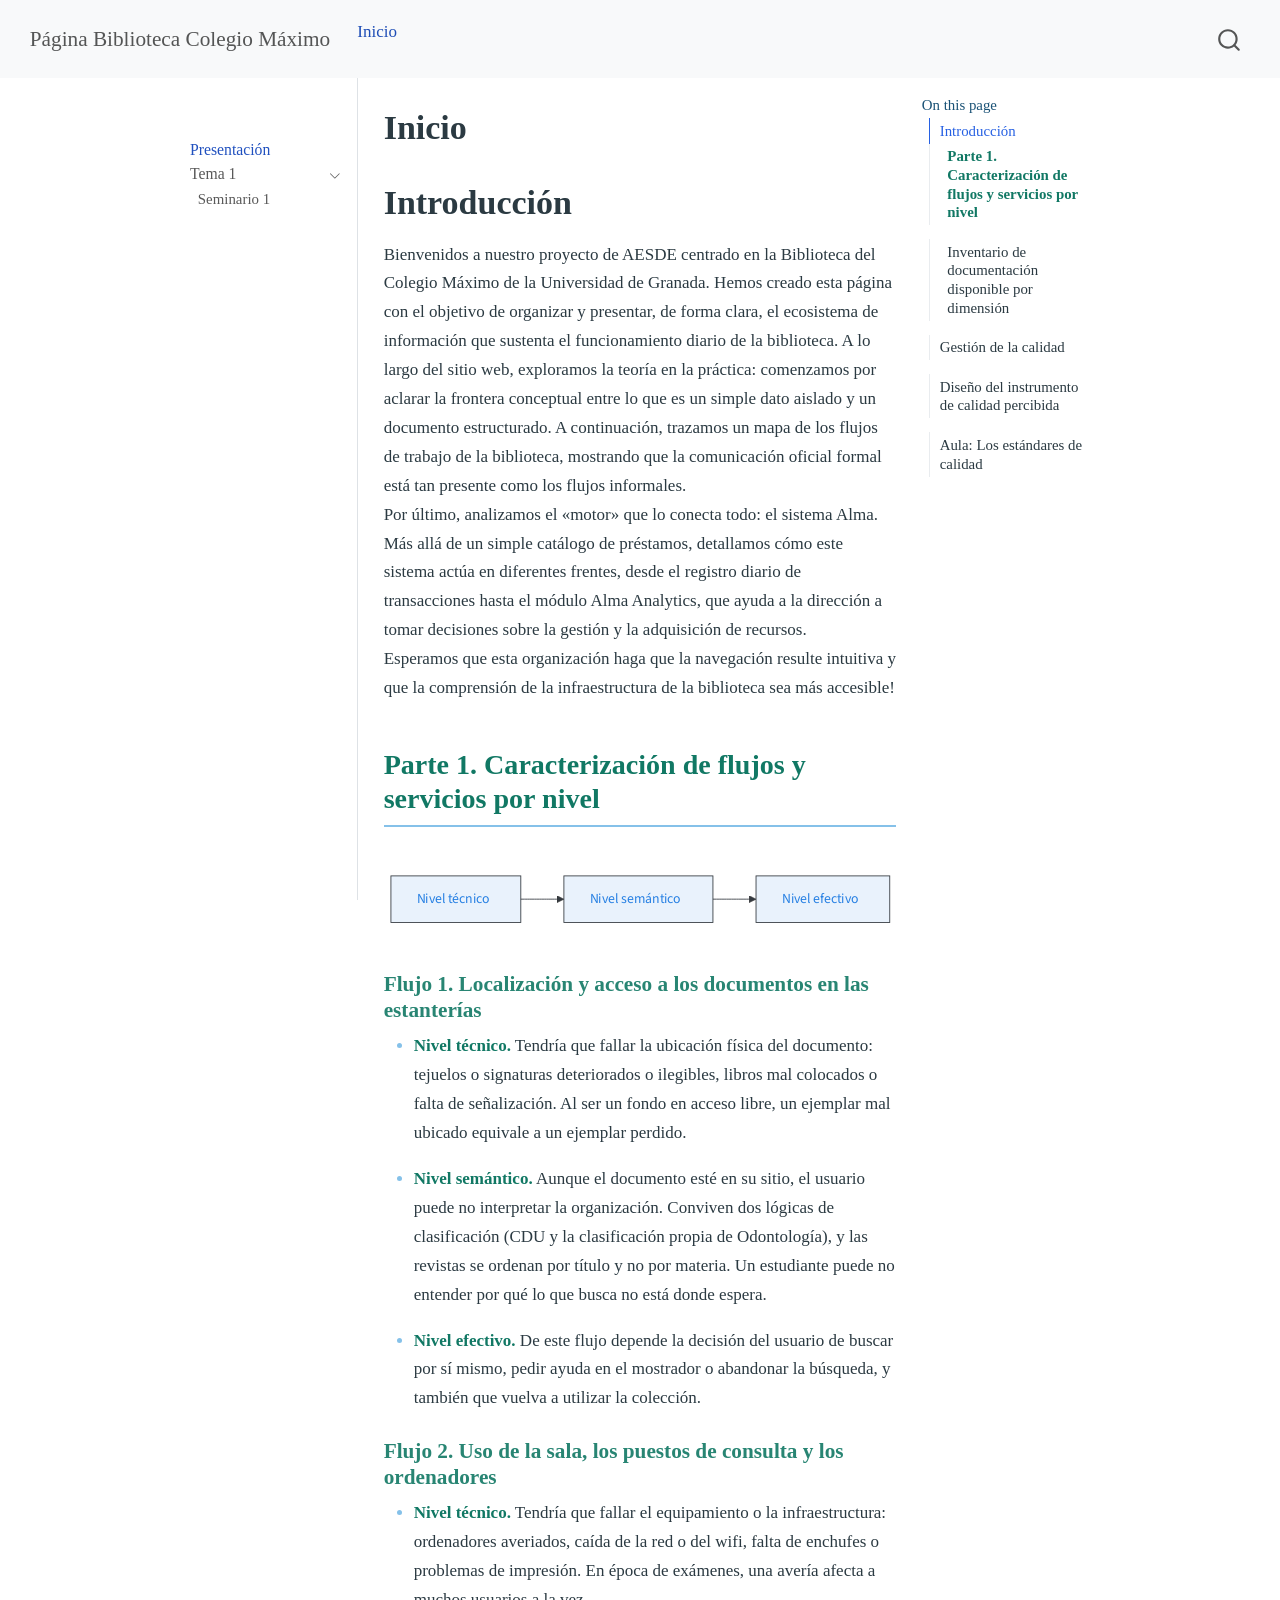
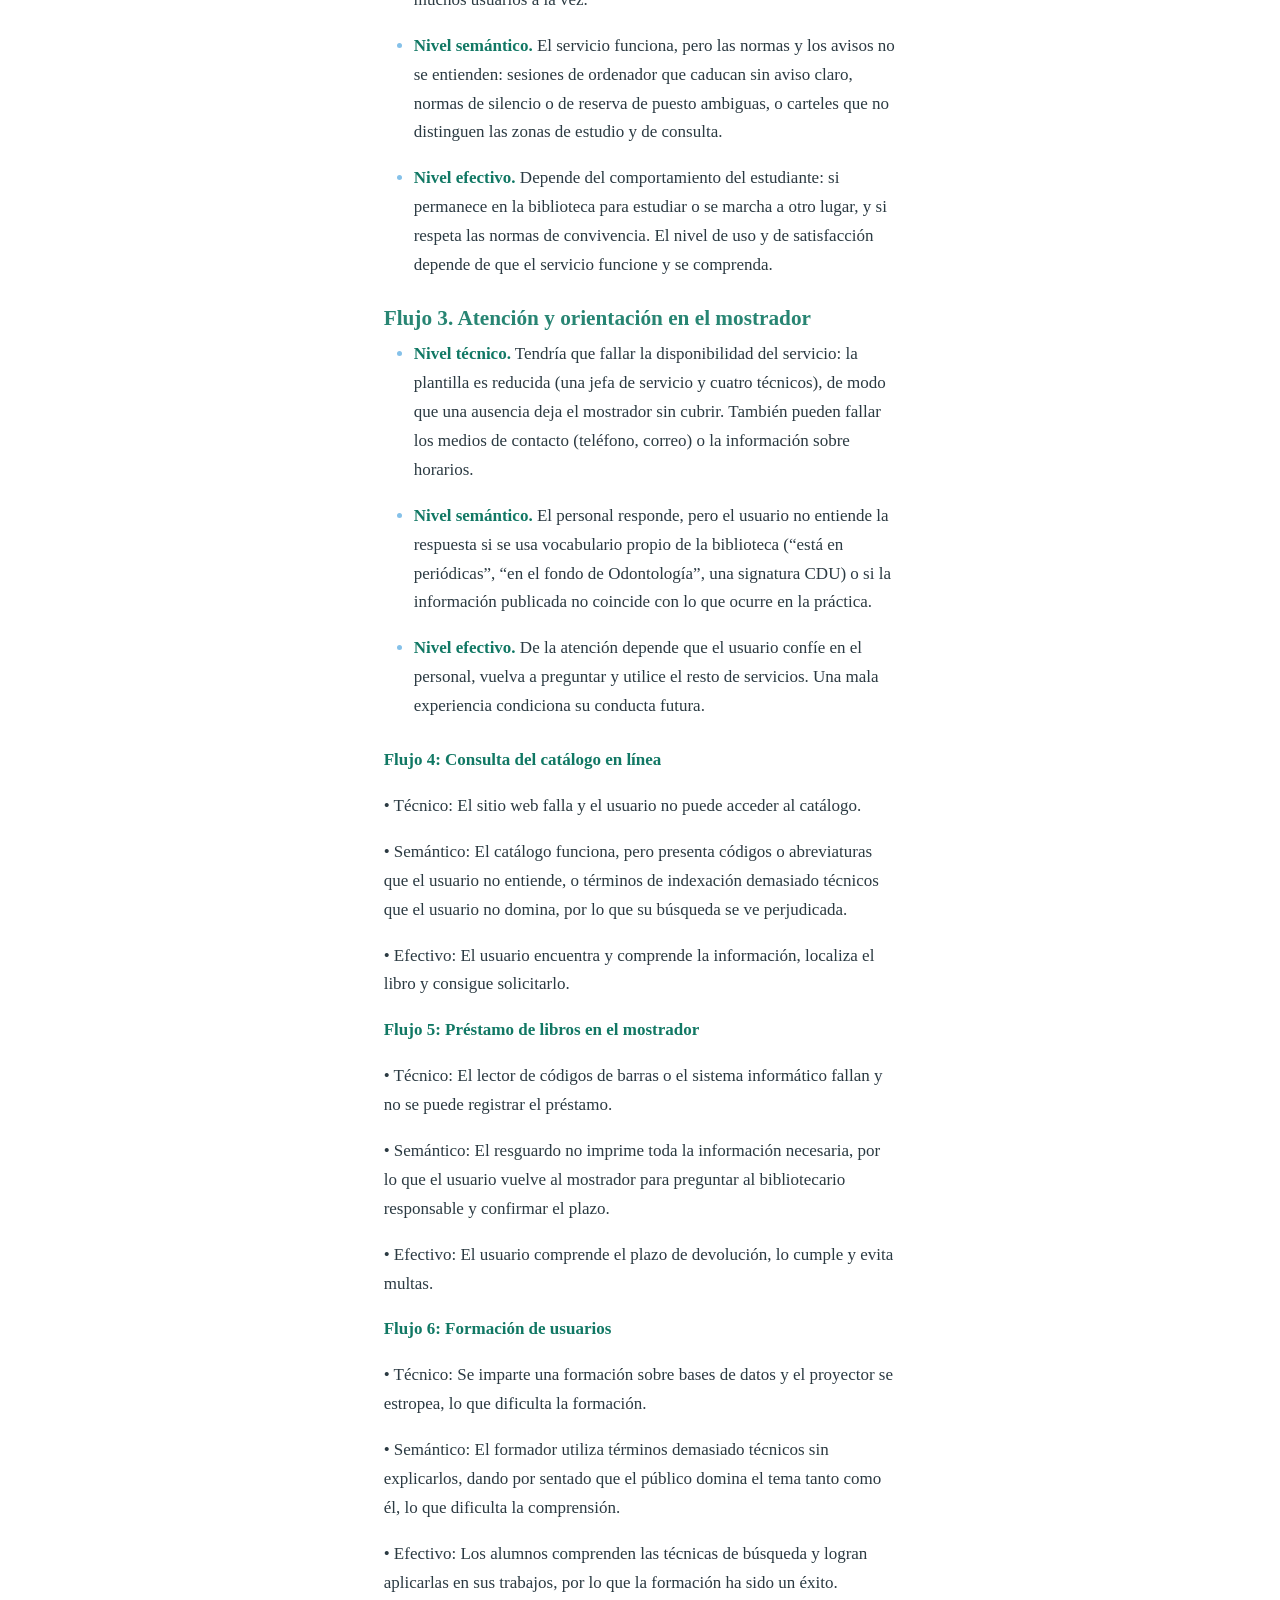
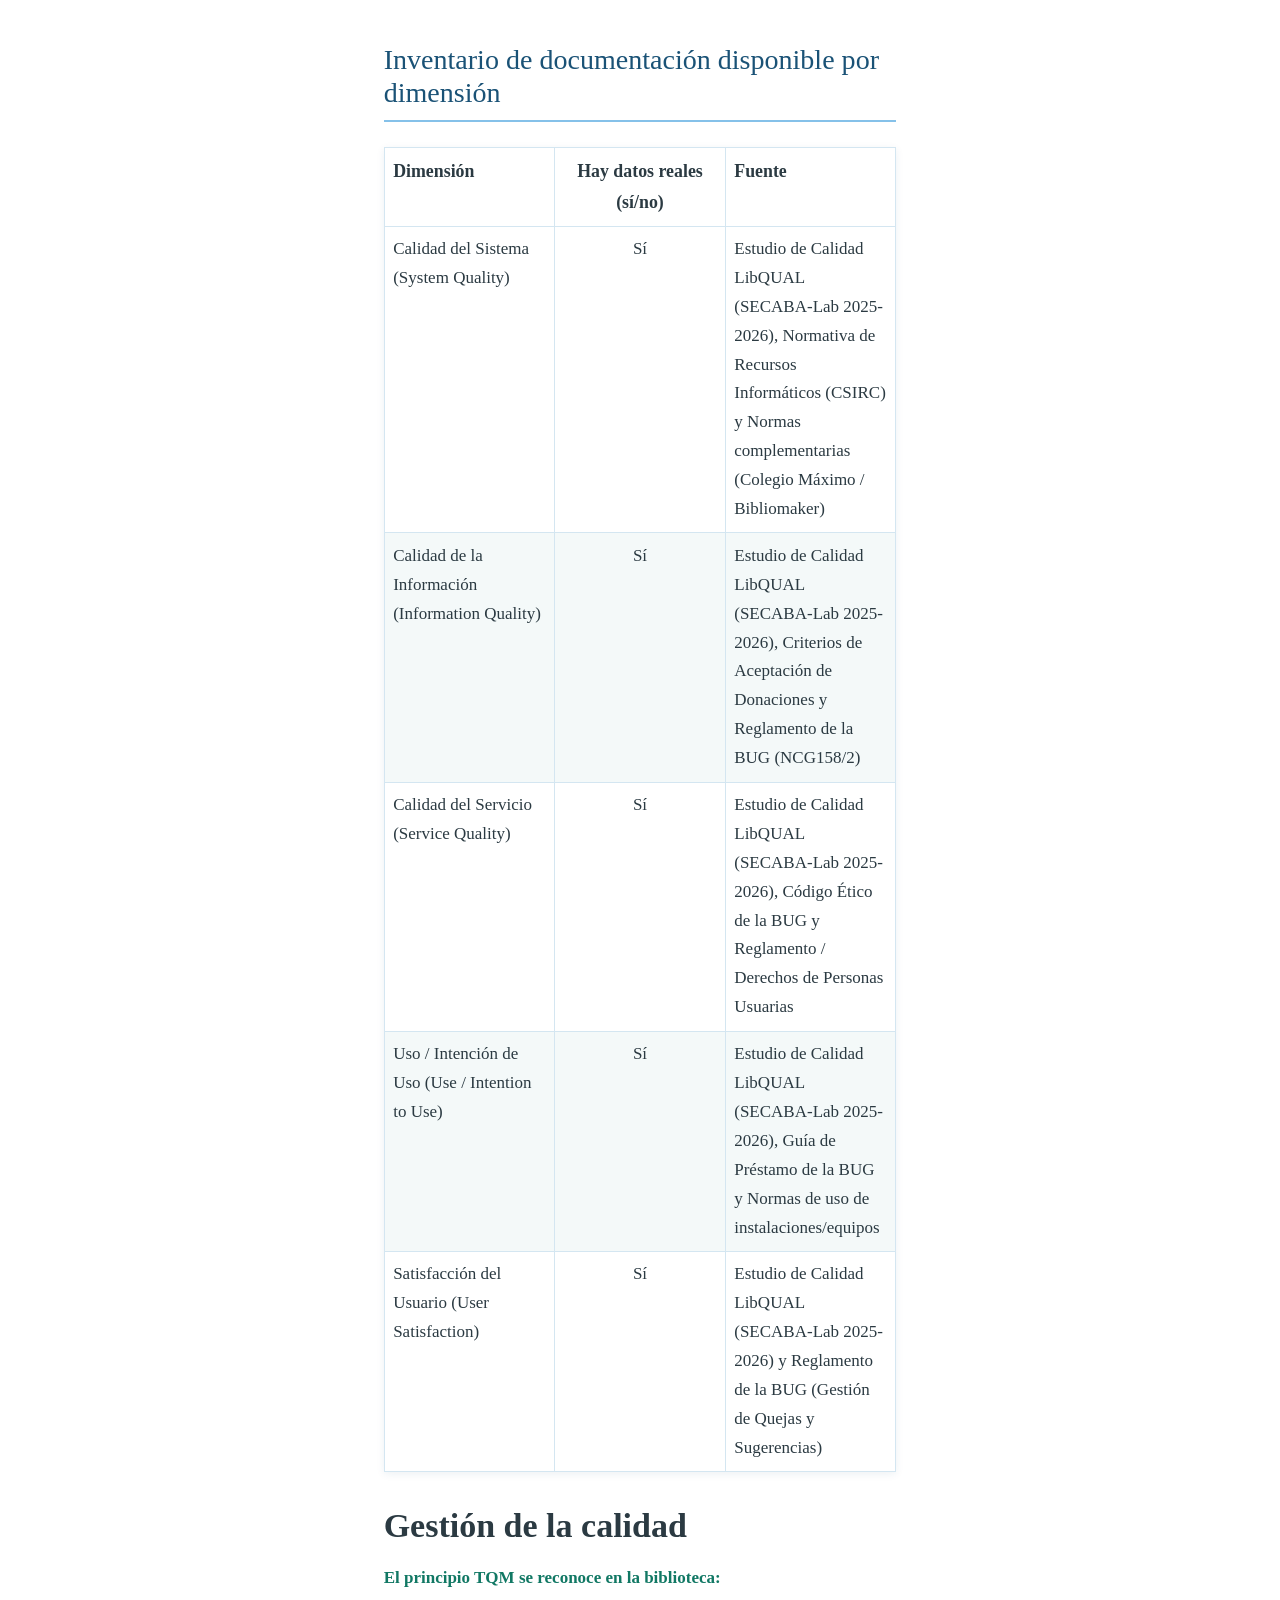
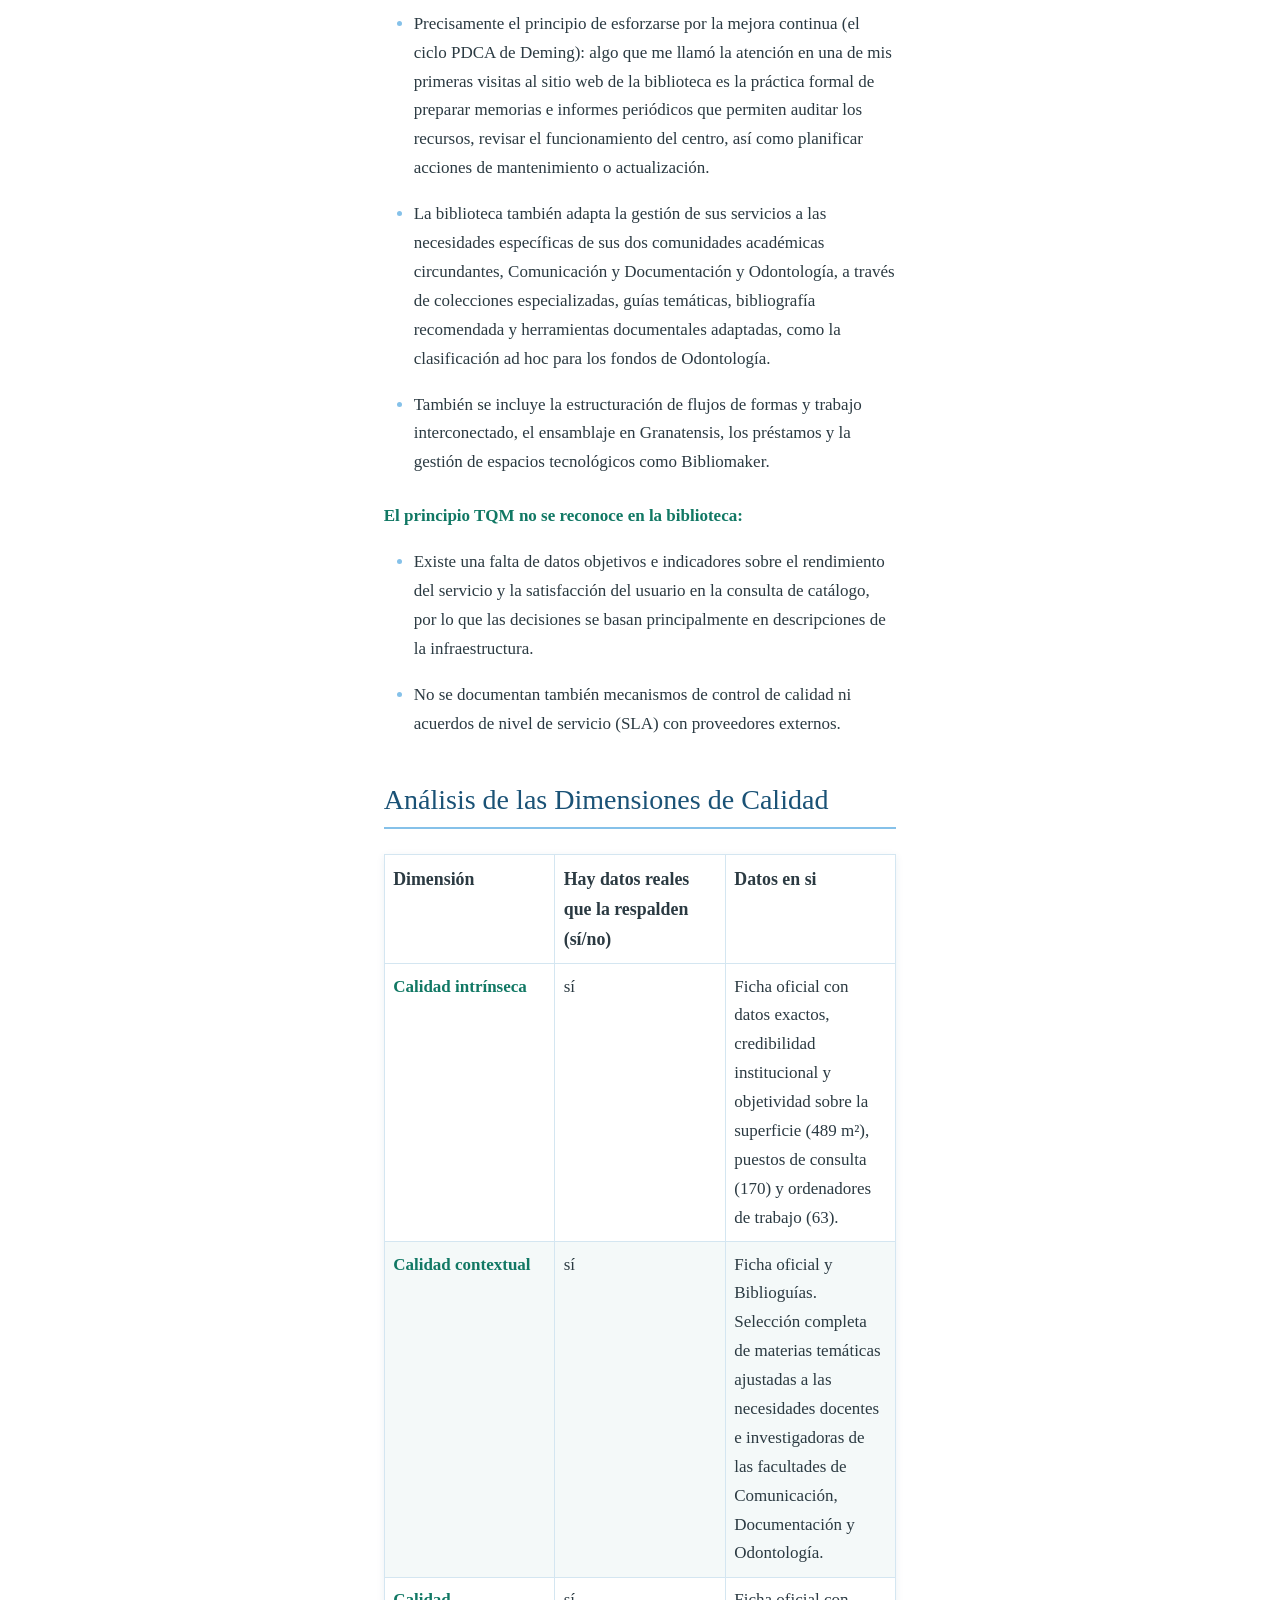
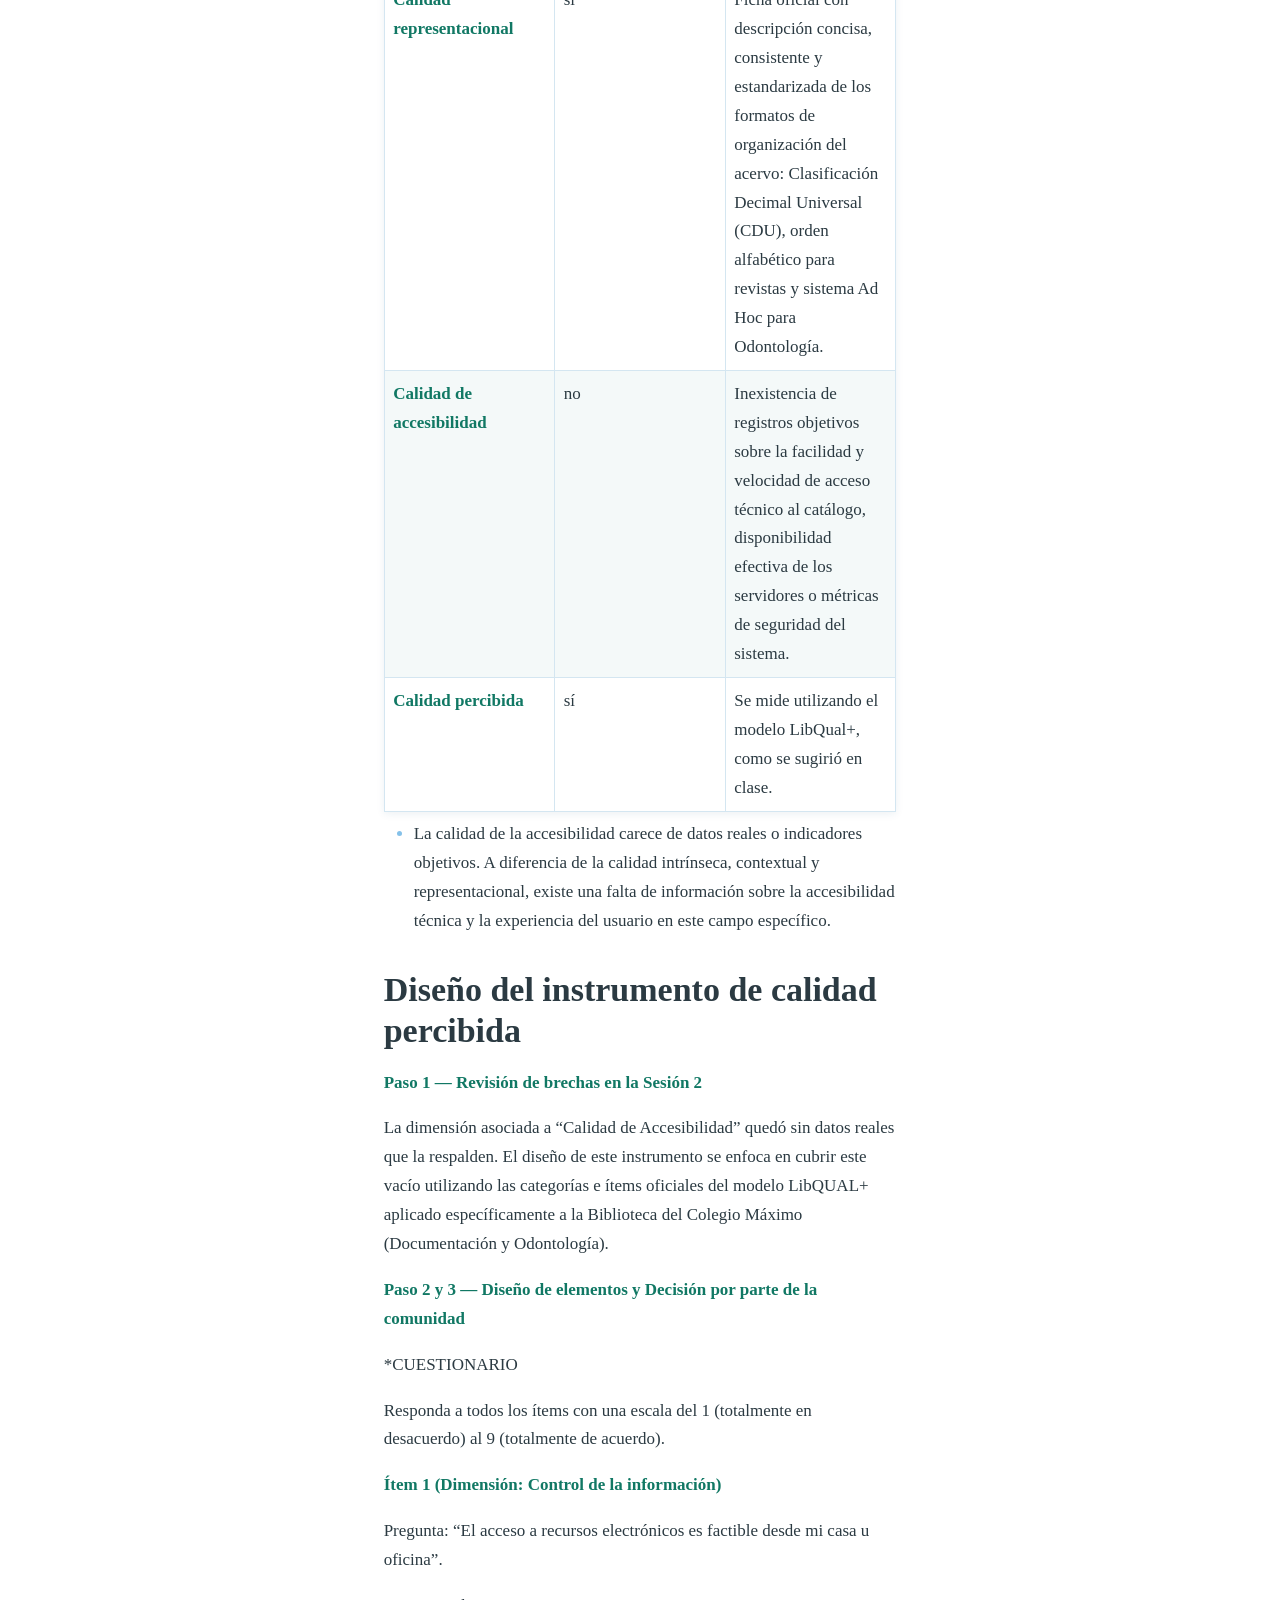
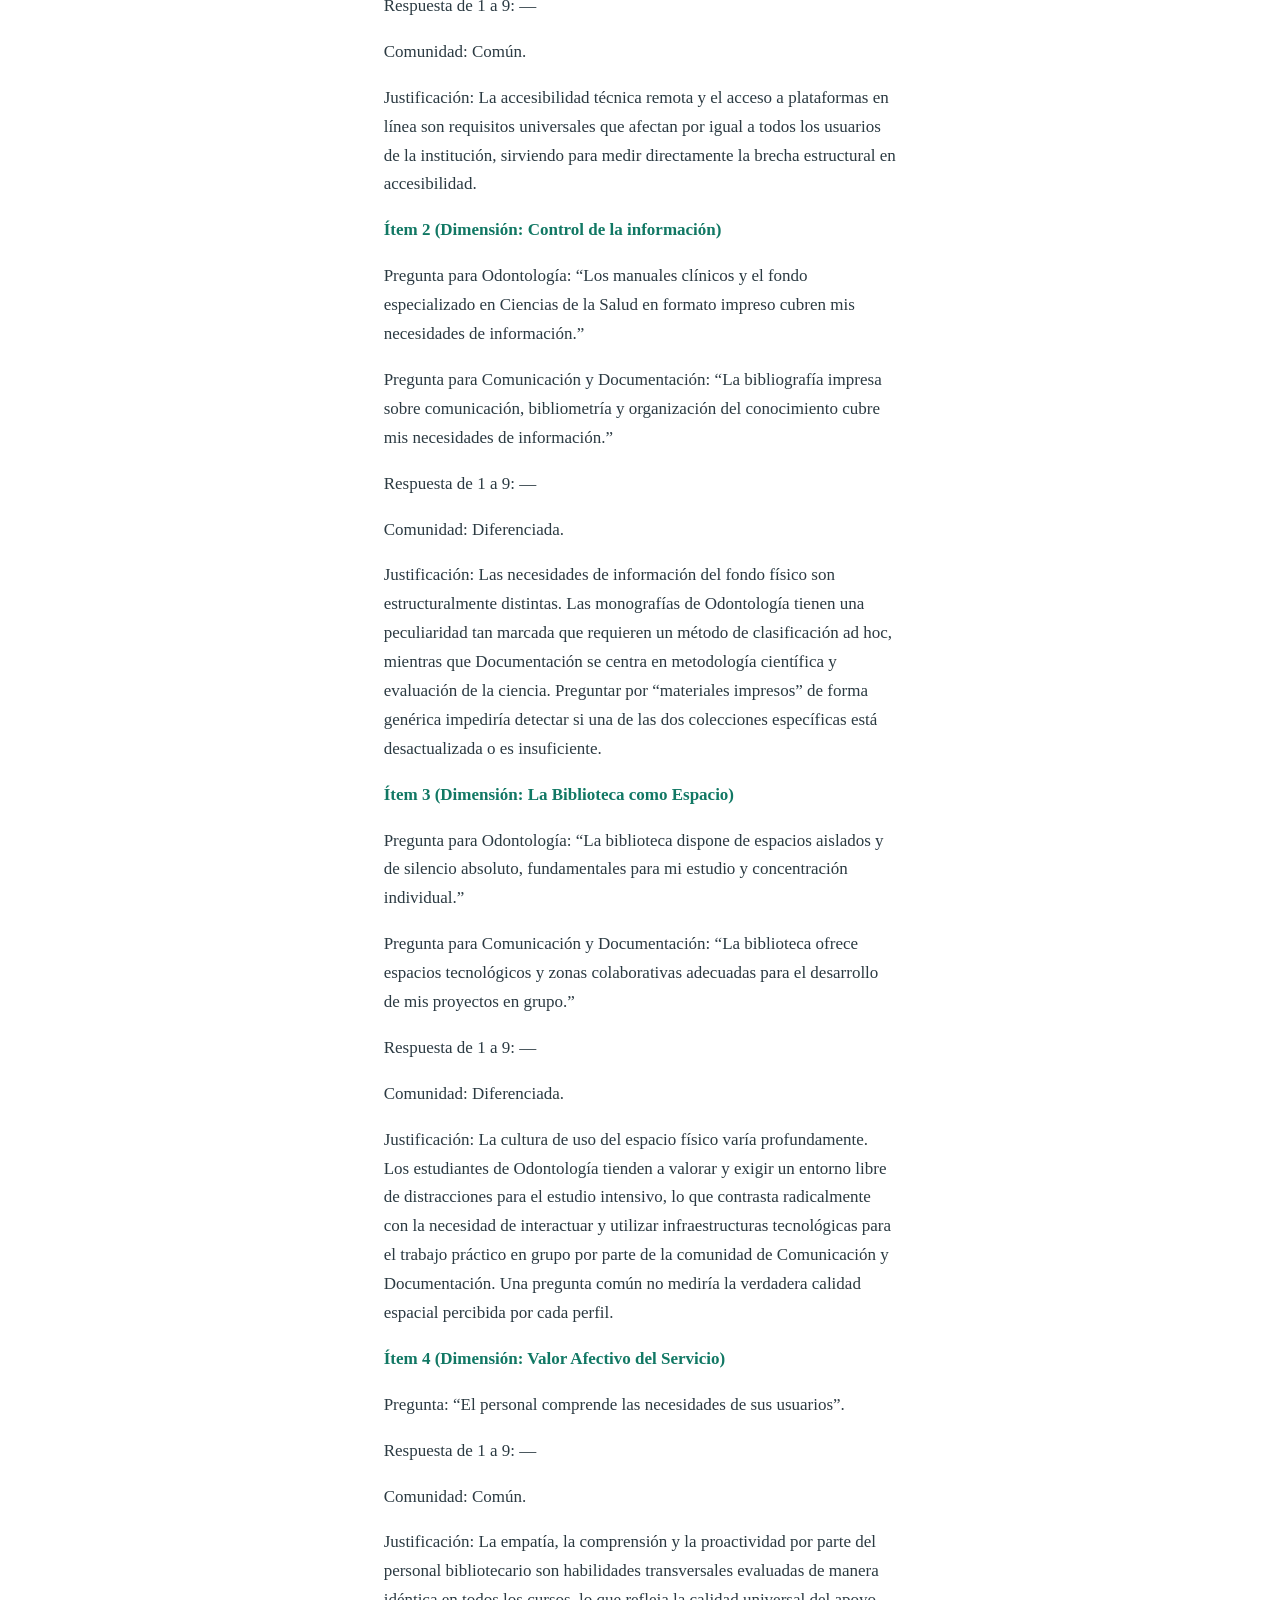
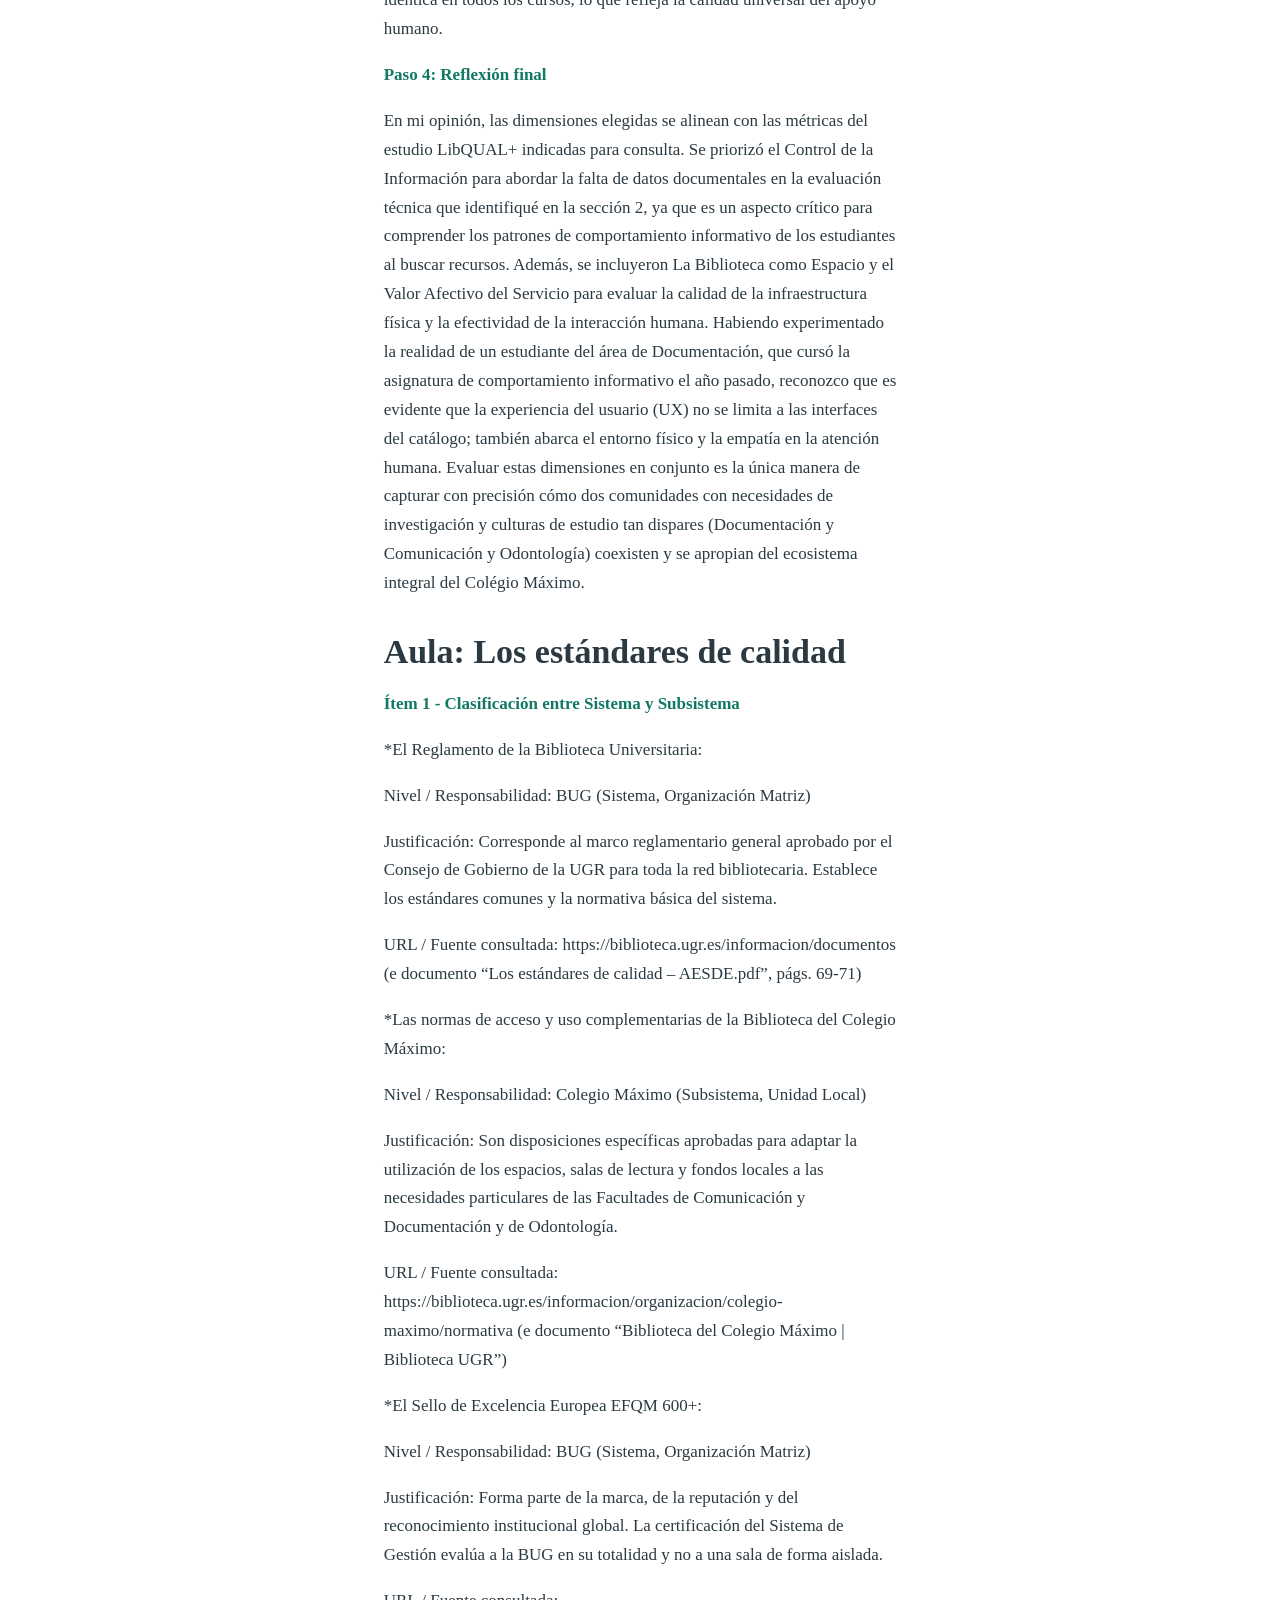
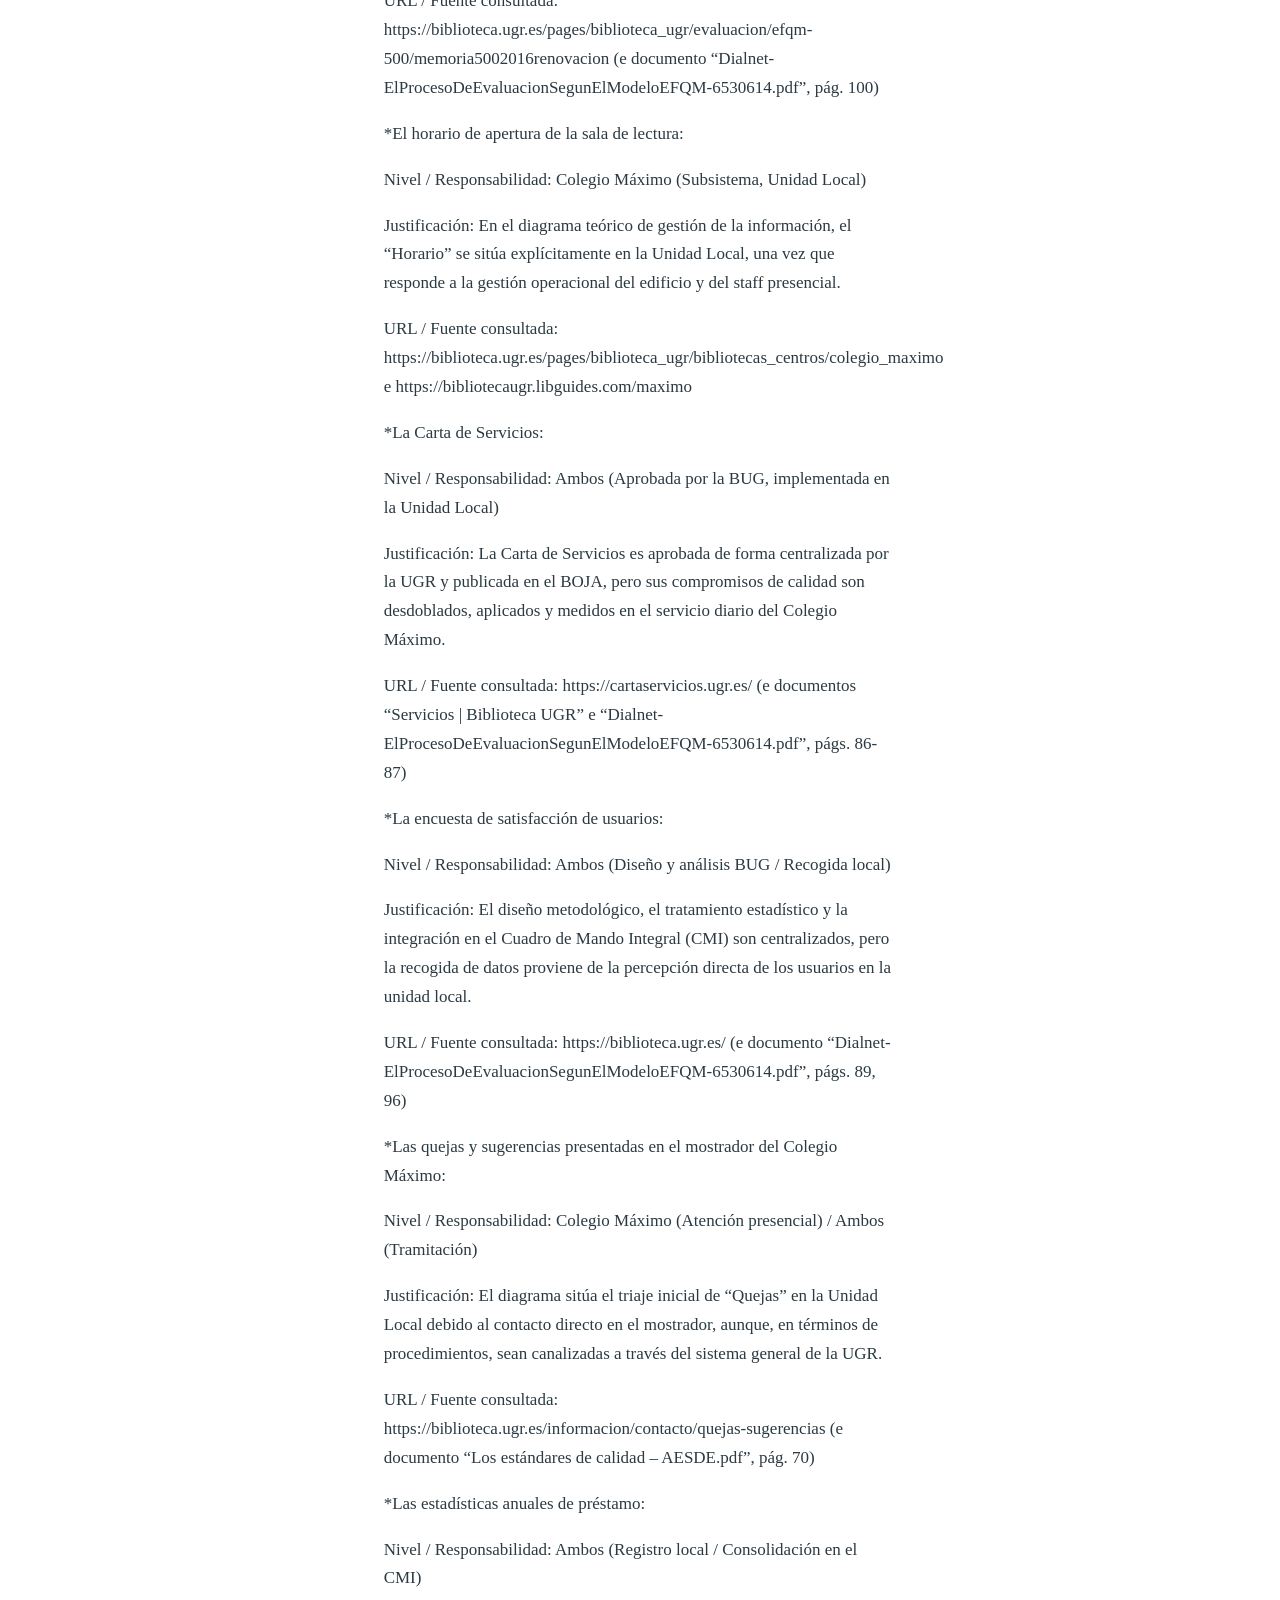
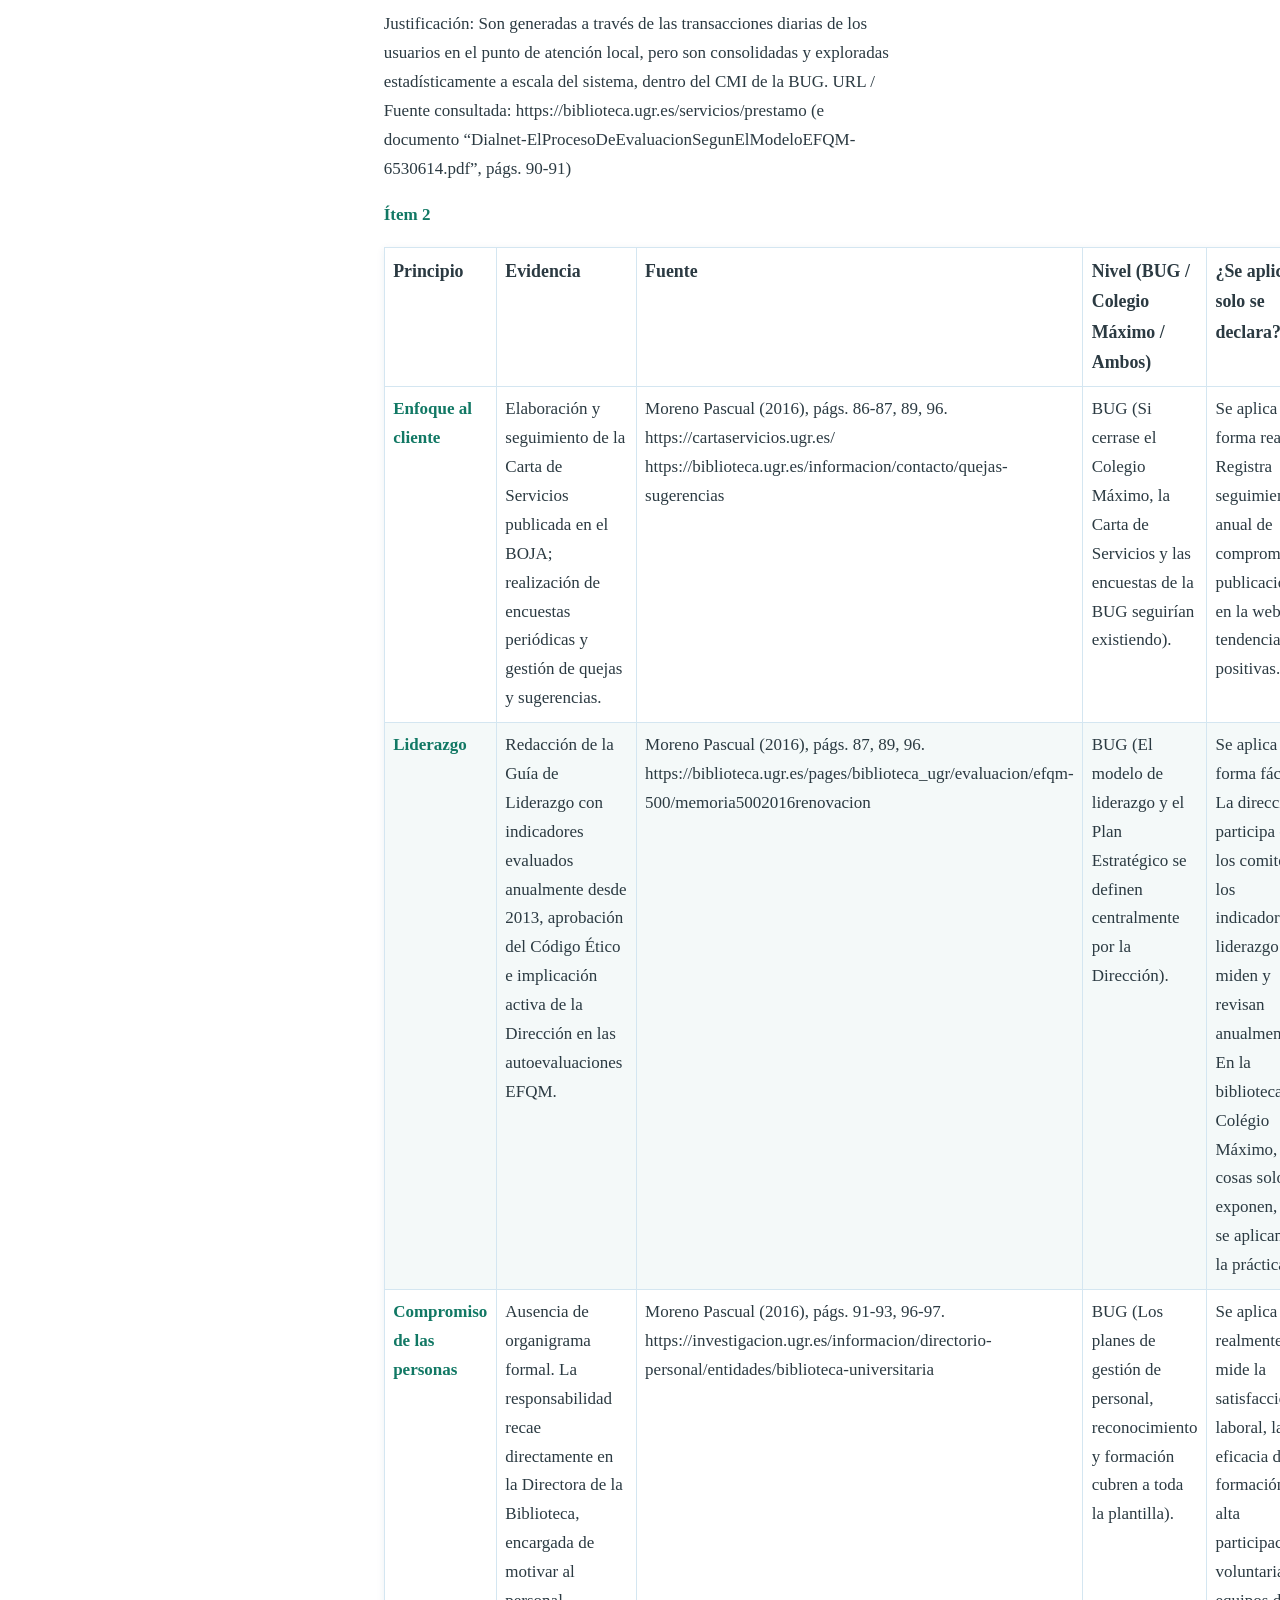
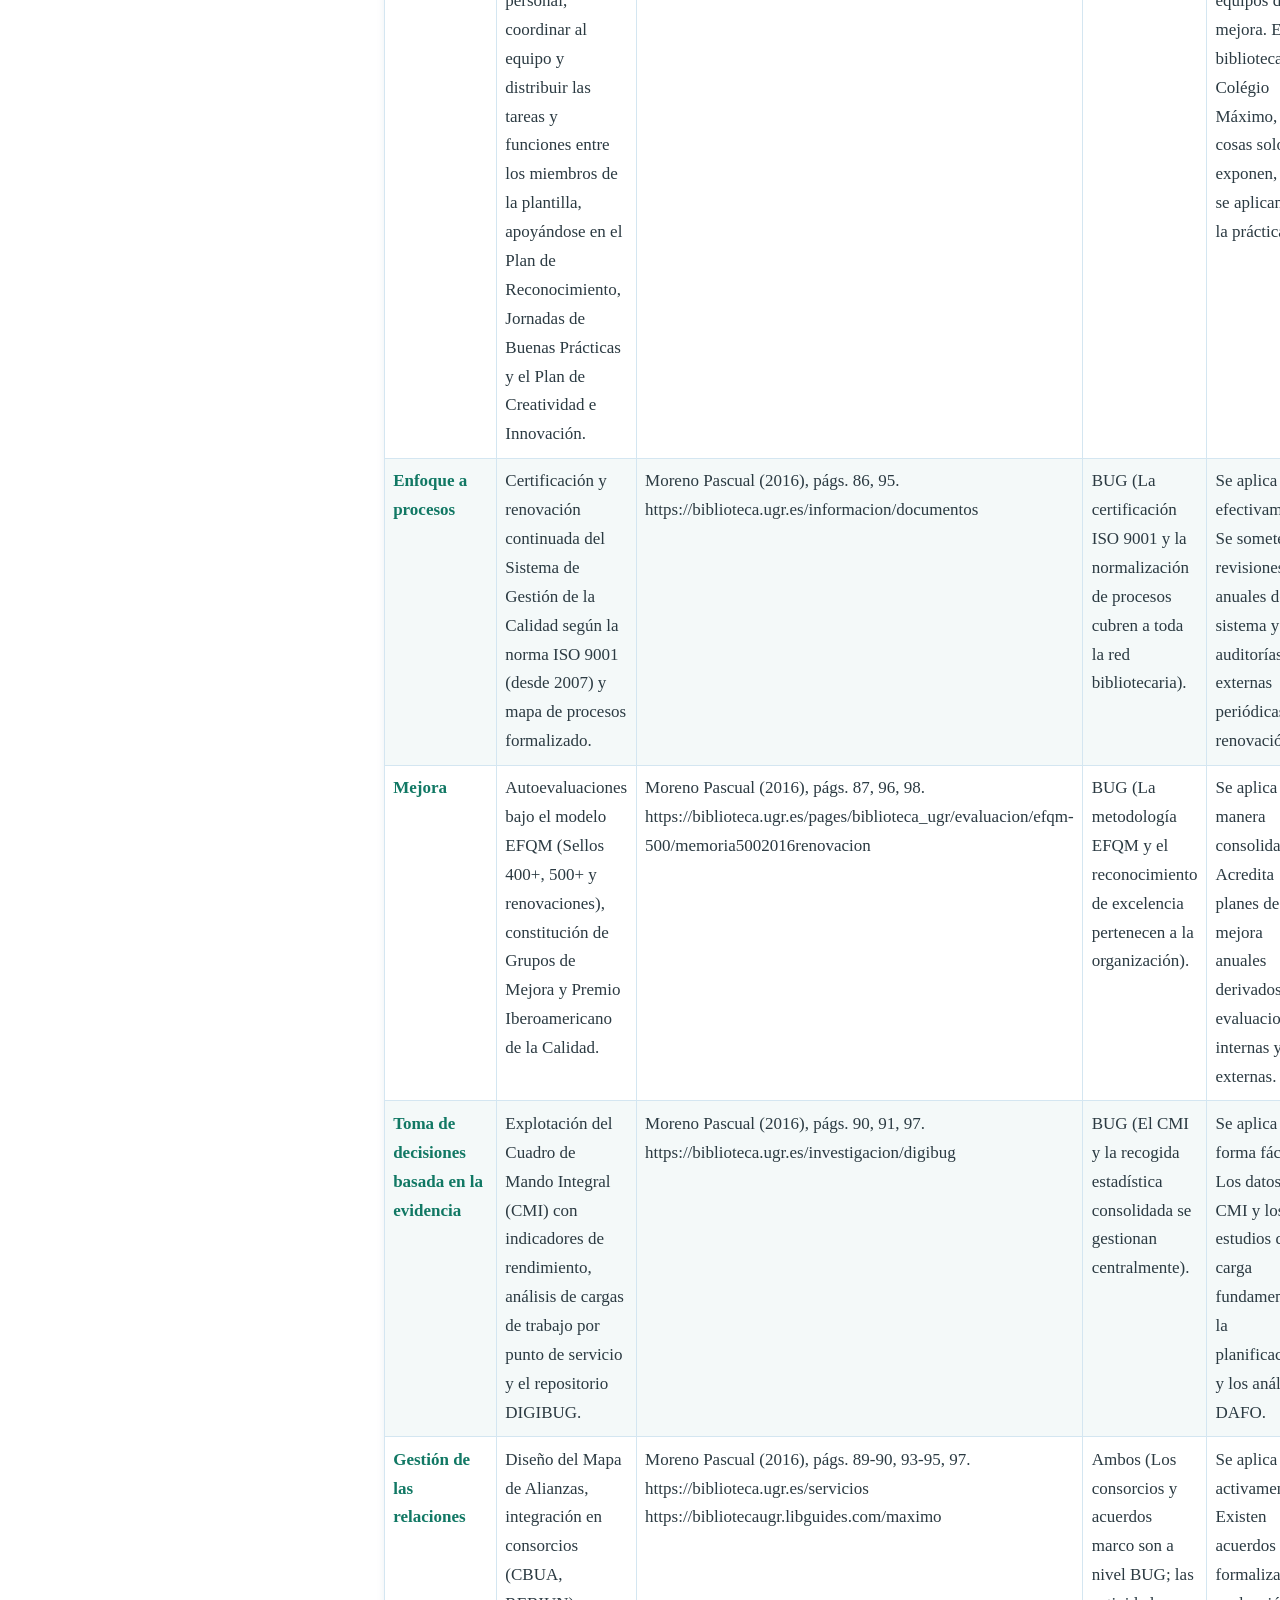
==== commit d5642653: "Arreglar barra de navegación" ====
--- a/docs/index.html
+++ b/docs/index.html
@@ -101,10 +101,6 @@
   <li class="nav-item">
     <a class="nav-link active" href="./index.html" aria-current="page"> 
 <span class="menu-text">Inicio</span></a>
-  </li>  
-  <li class="nav-item">
-    <a class="nav-link" href="./t1s1.html"> 
-<span class="menu-text">Sobre la Biblioteca Colegio Máximo</span></a>
   </li>  
 </ul>
           </div> <!-- /navcollapse -->
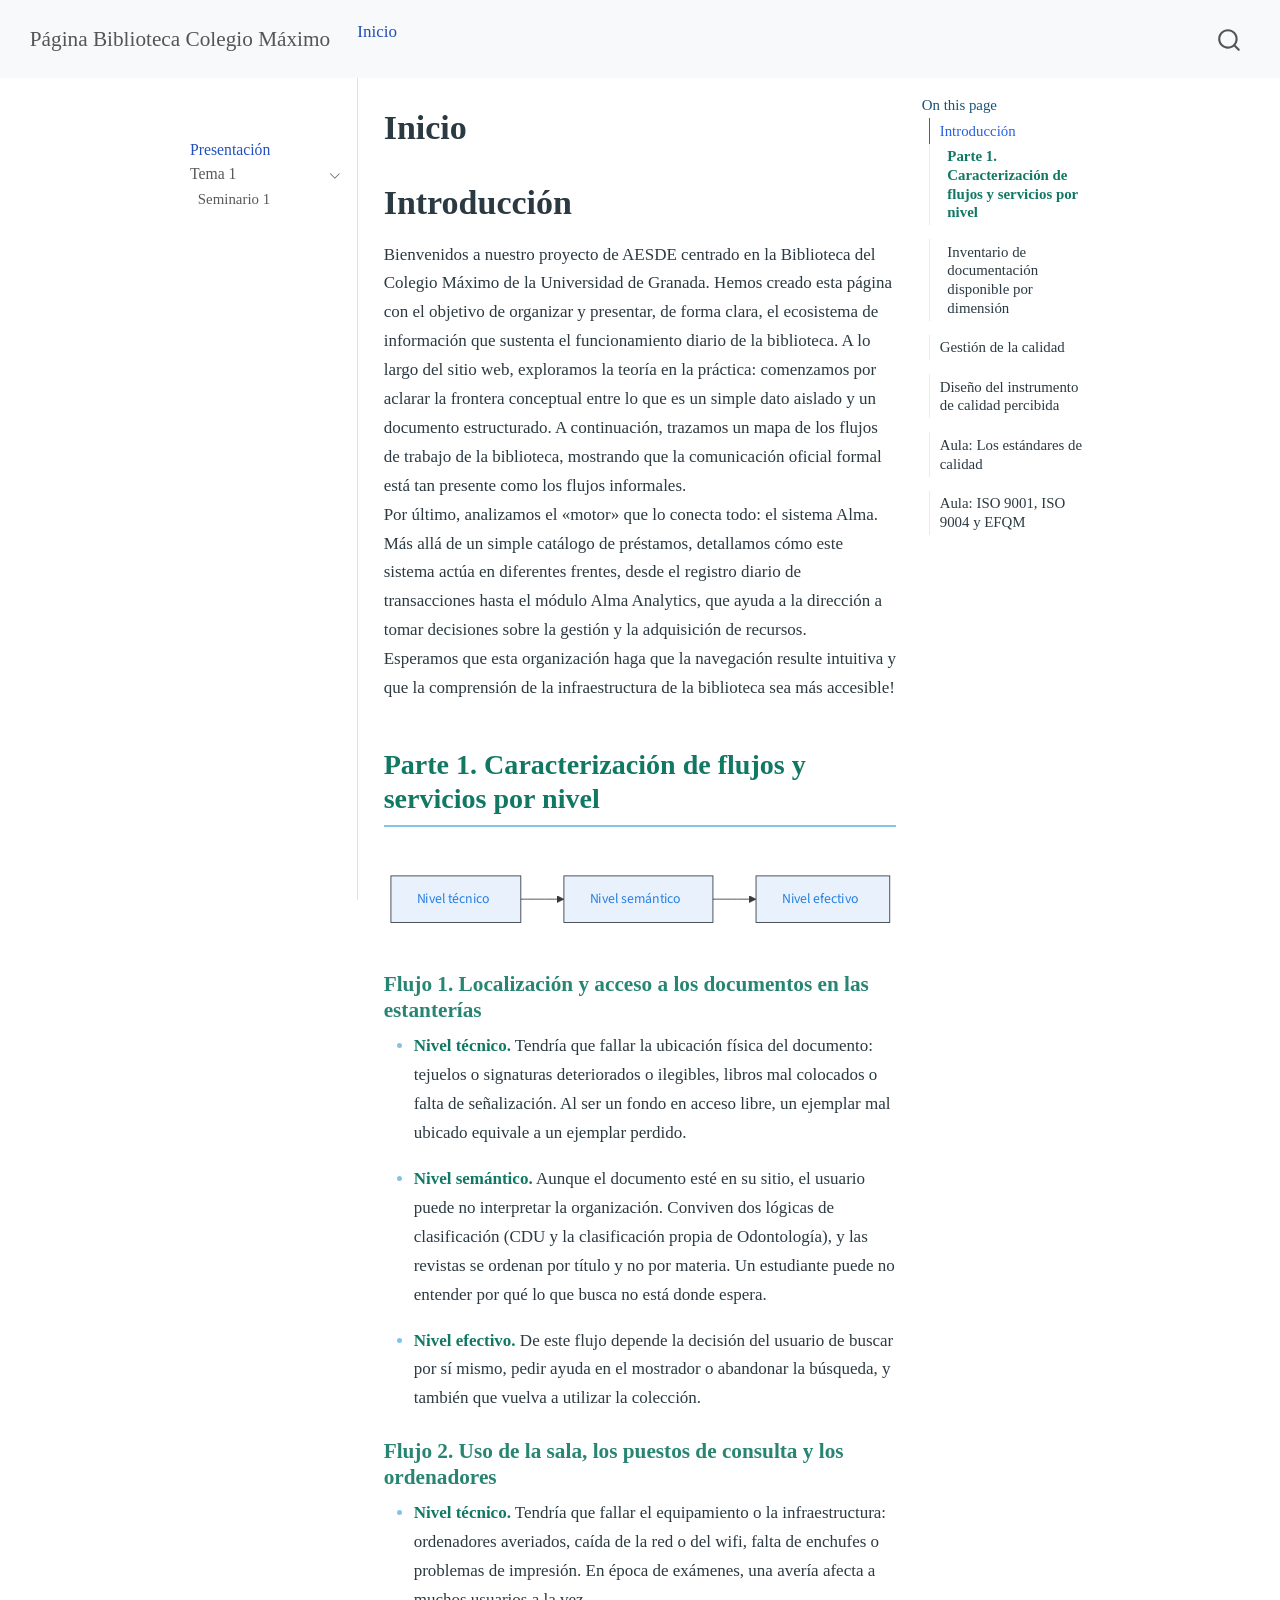
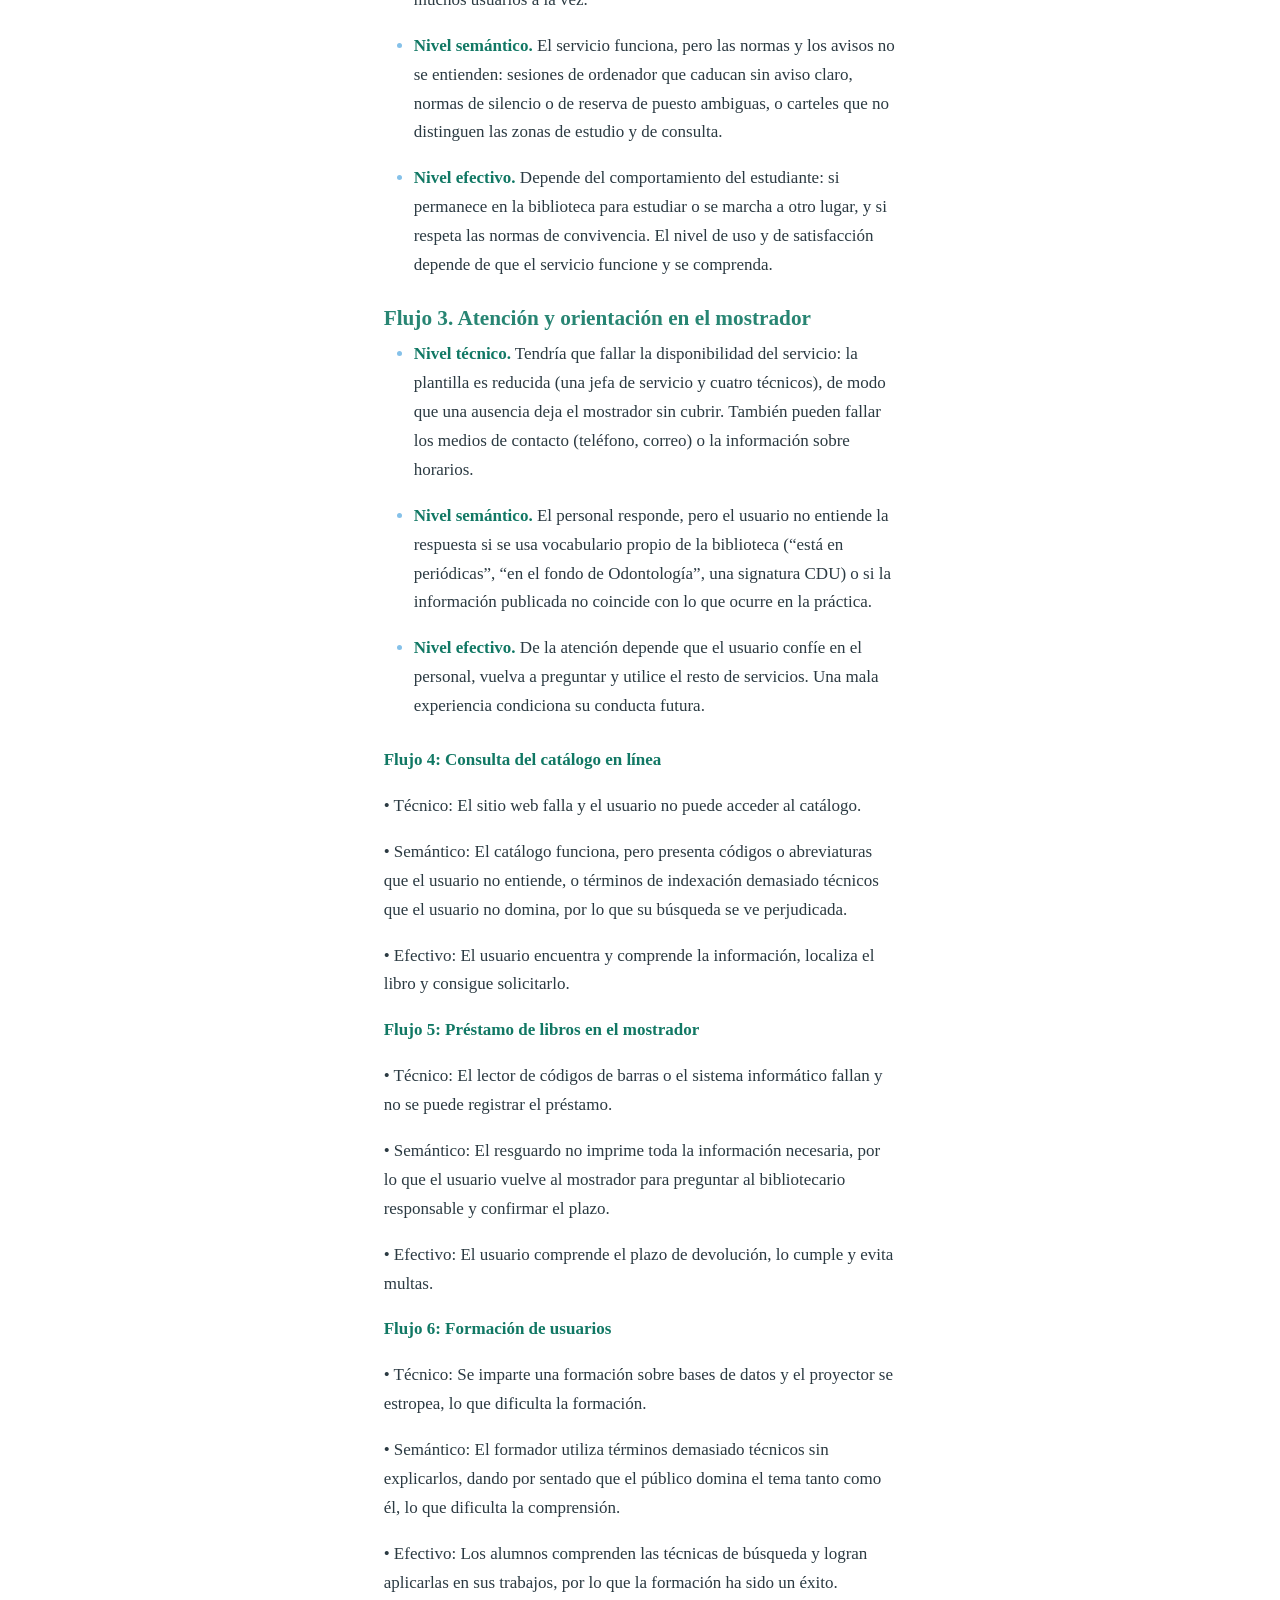
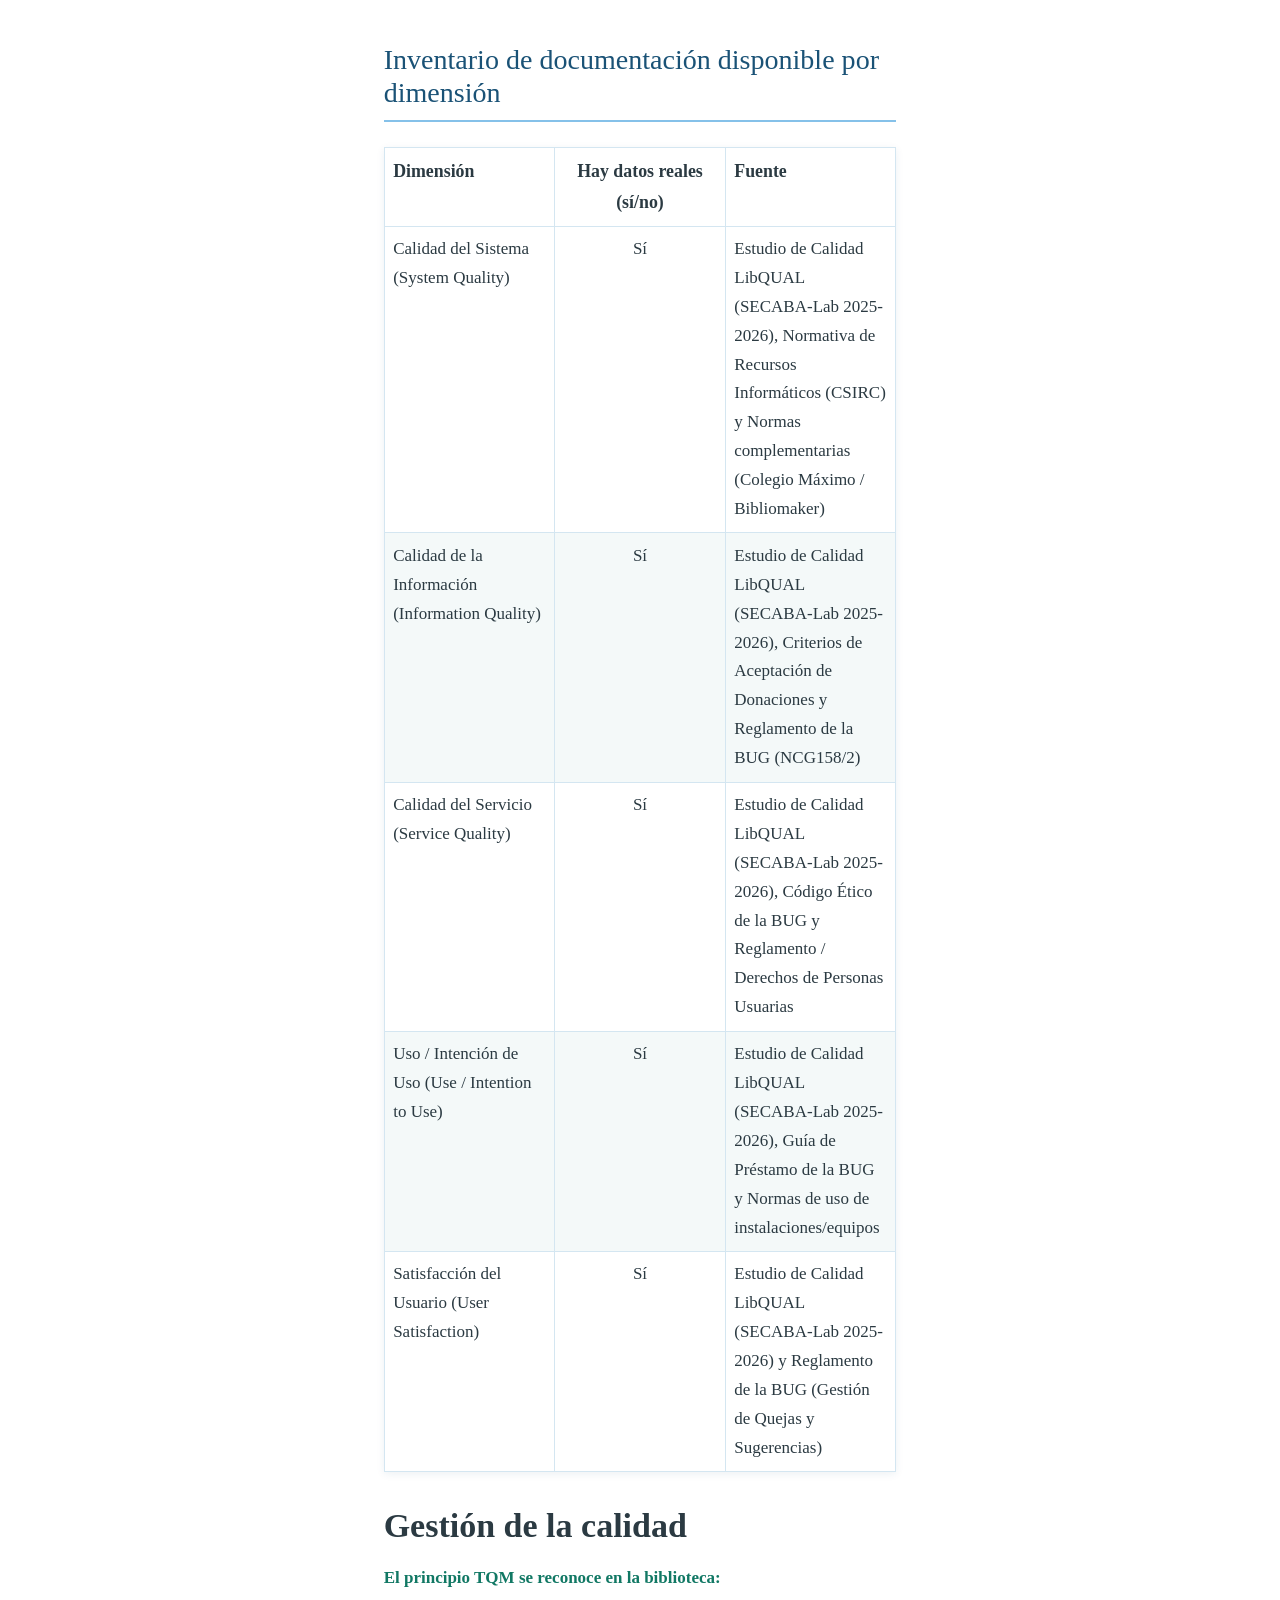
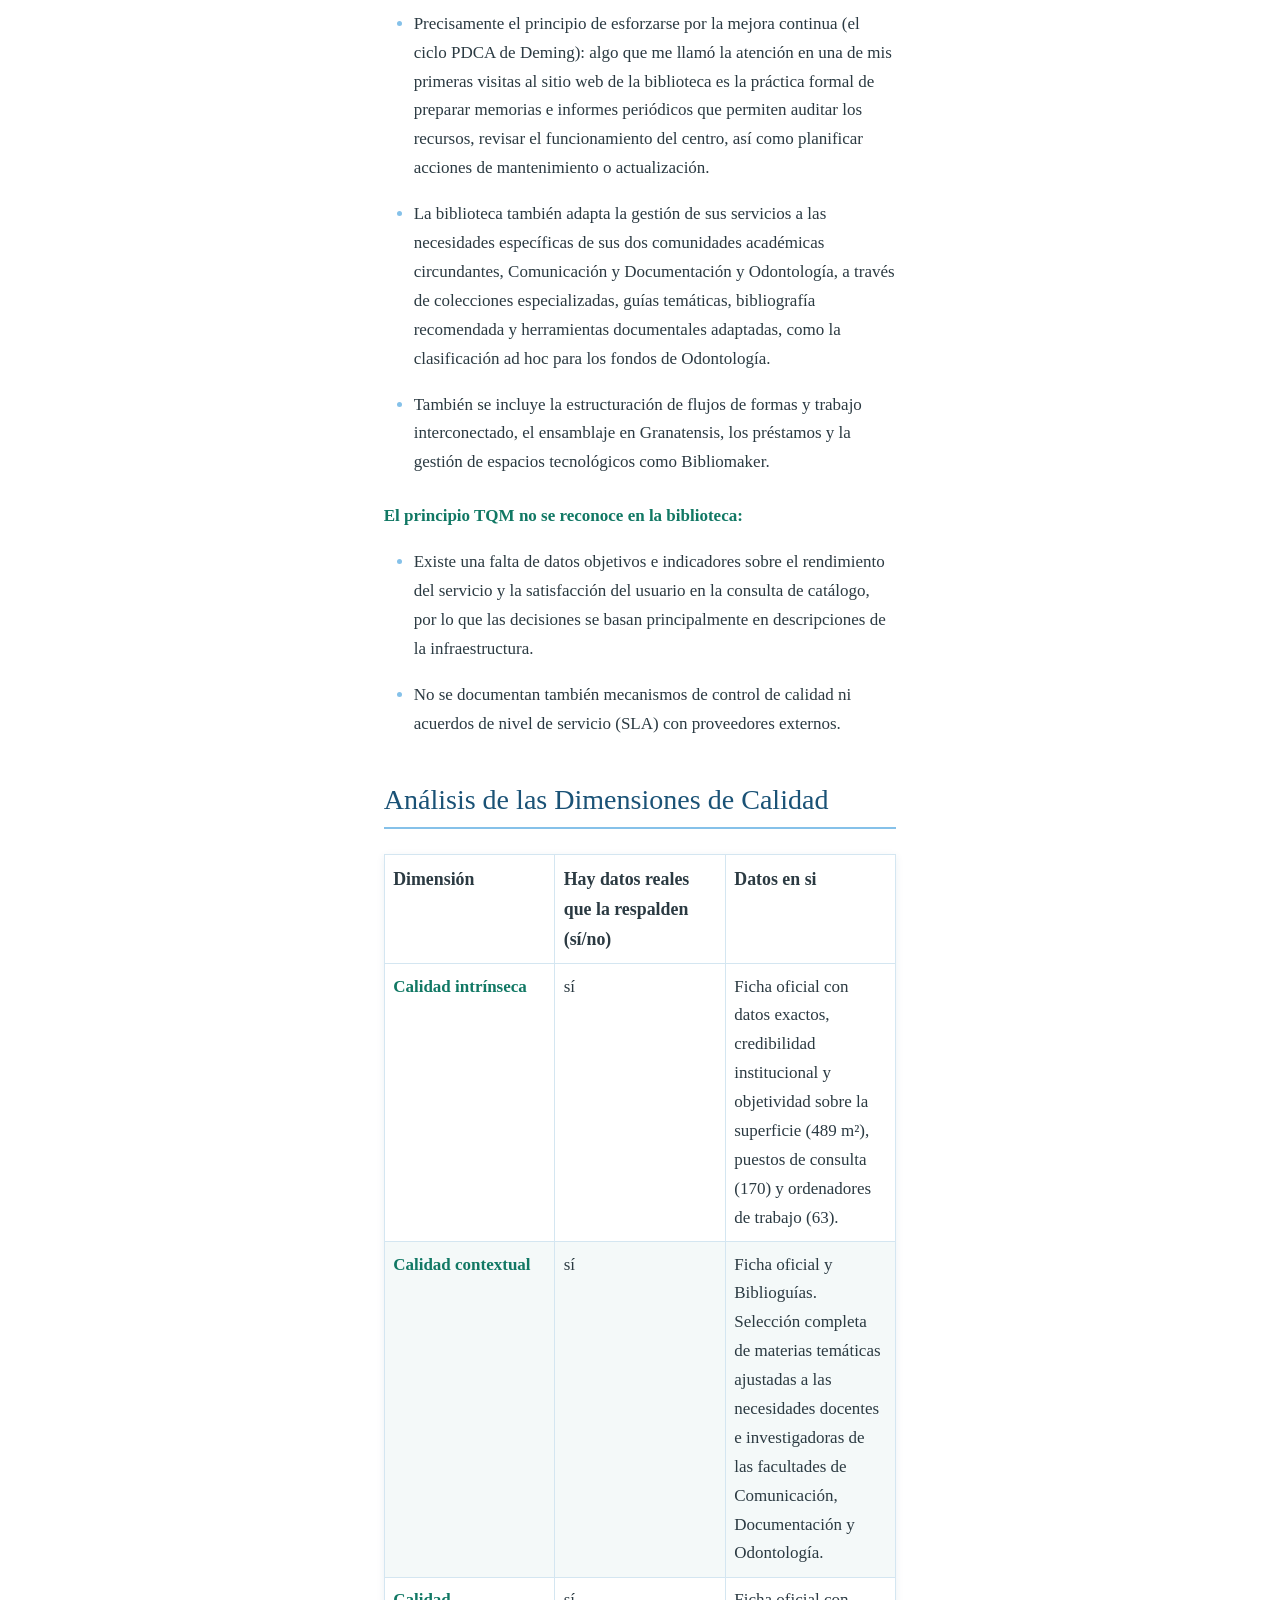
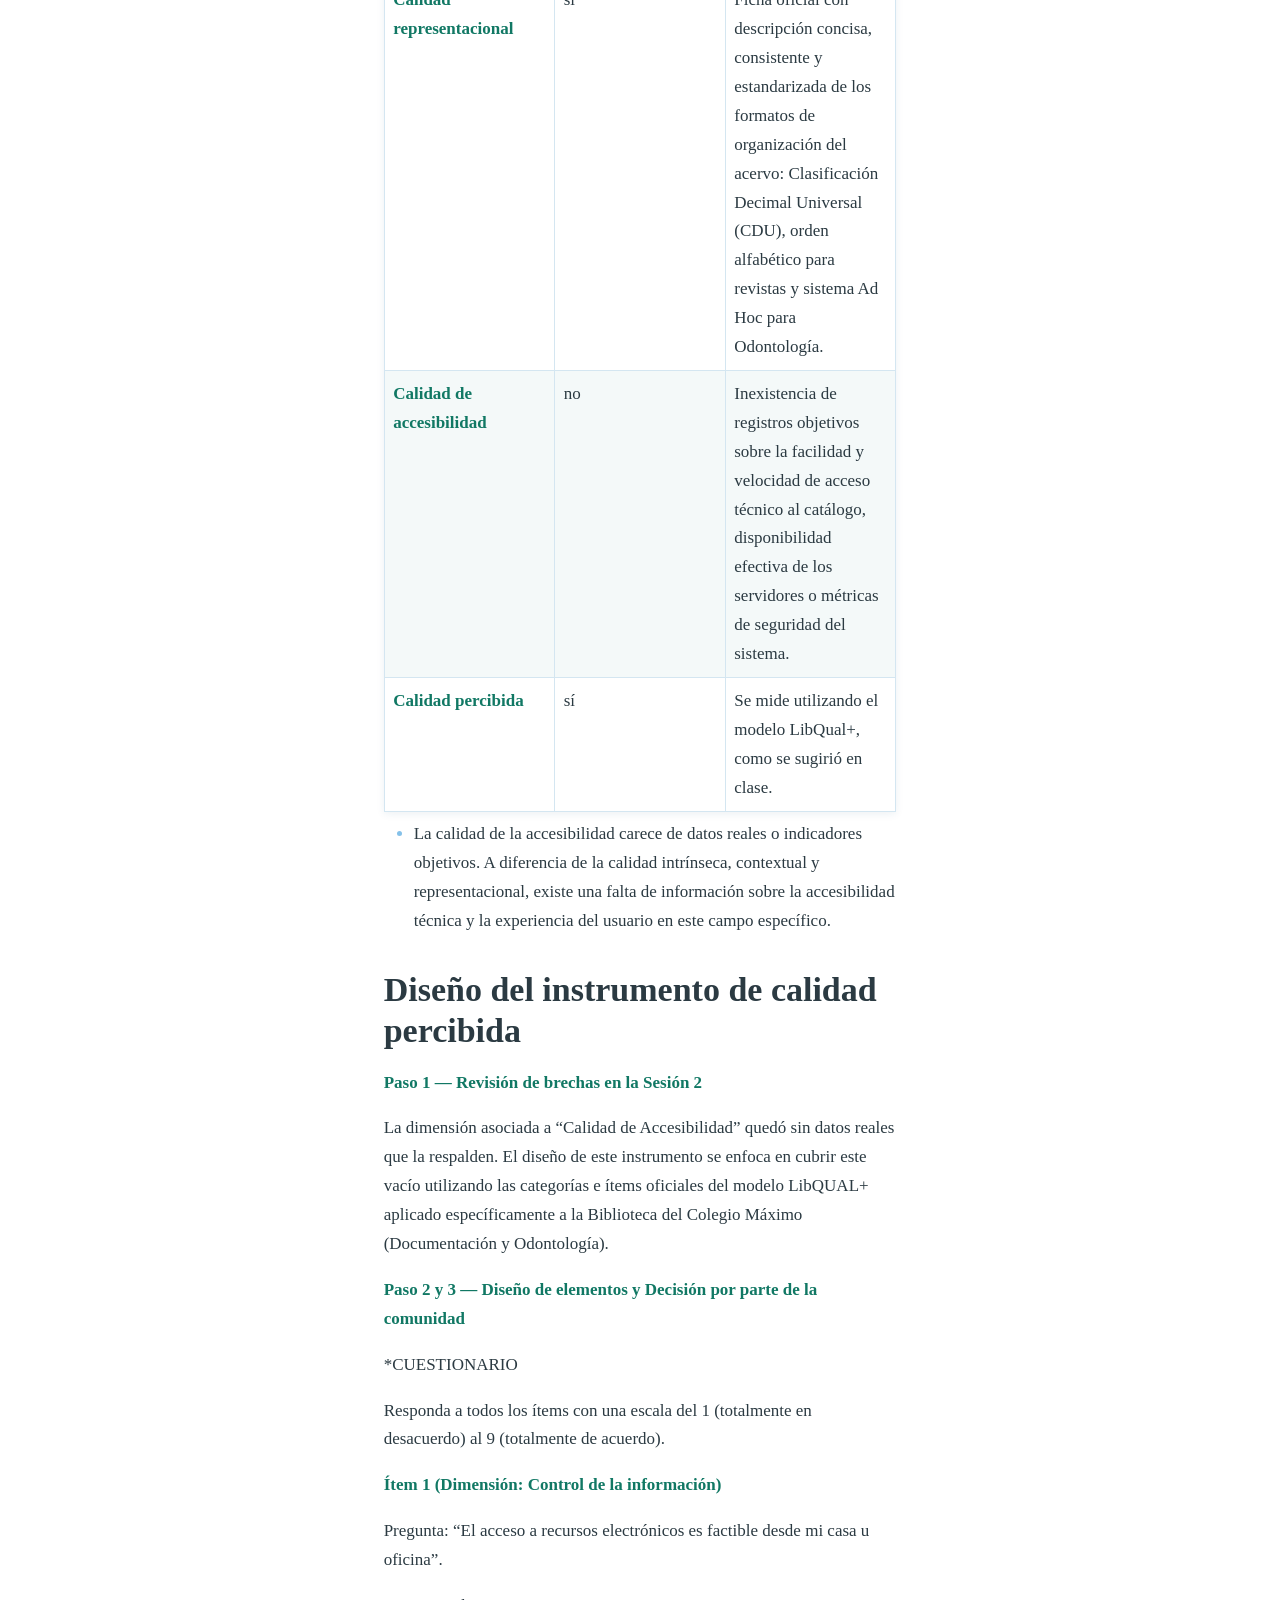
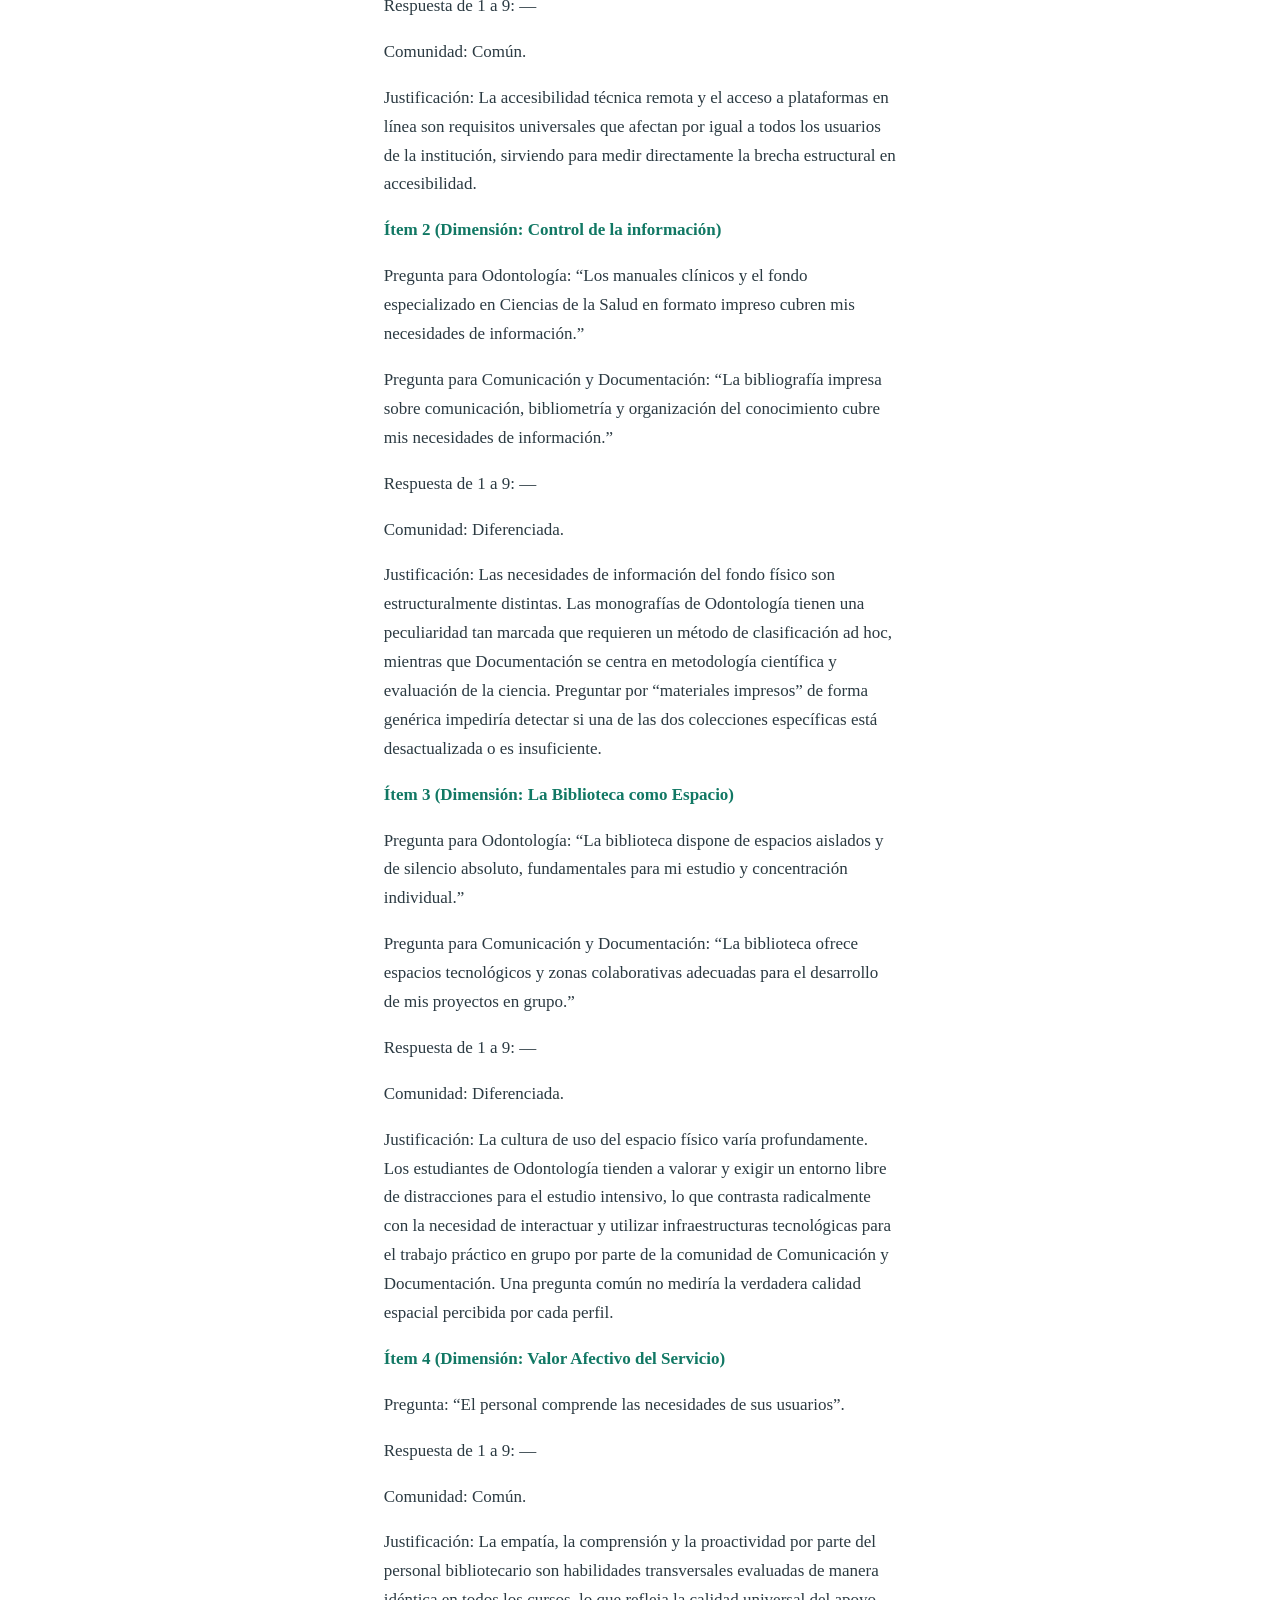
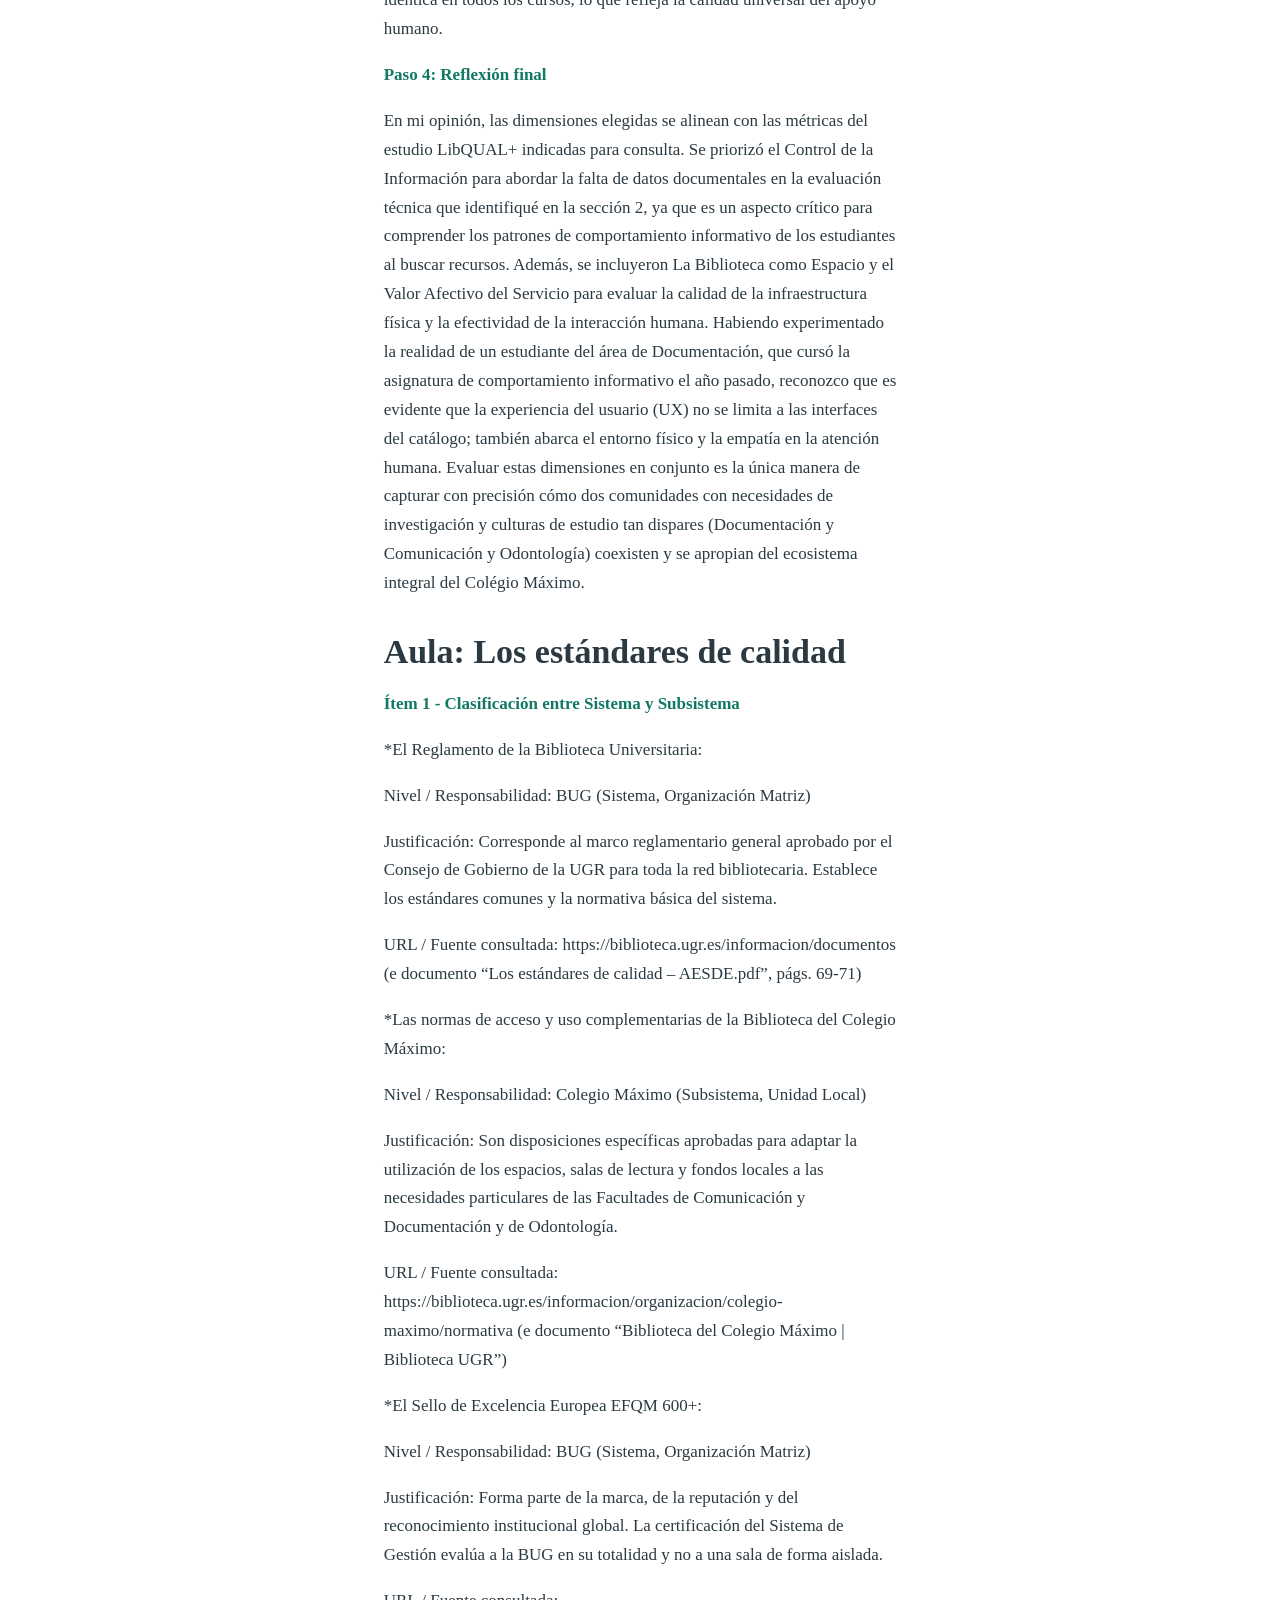
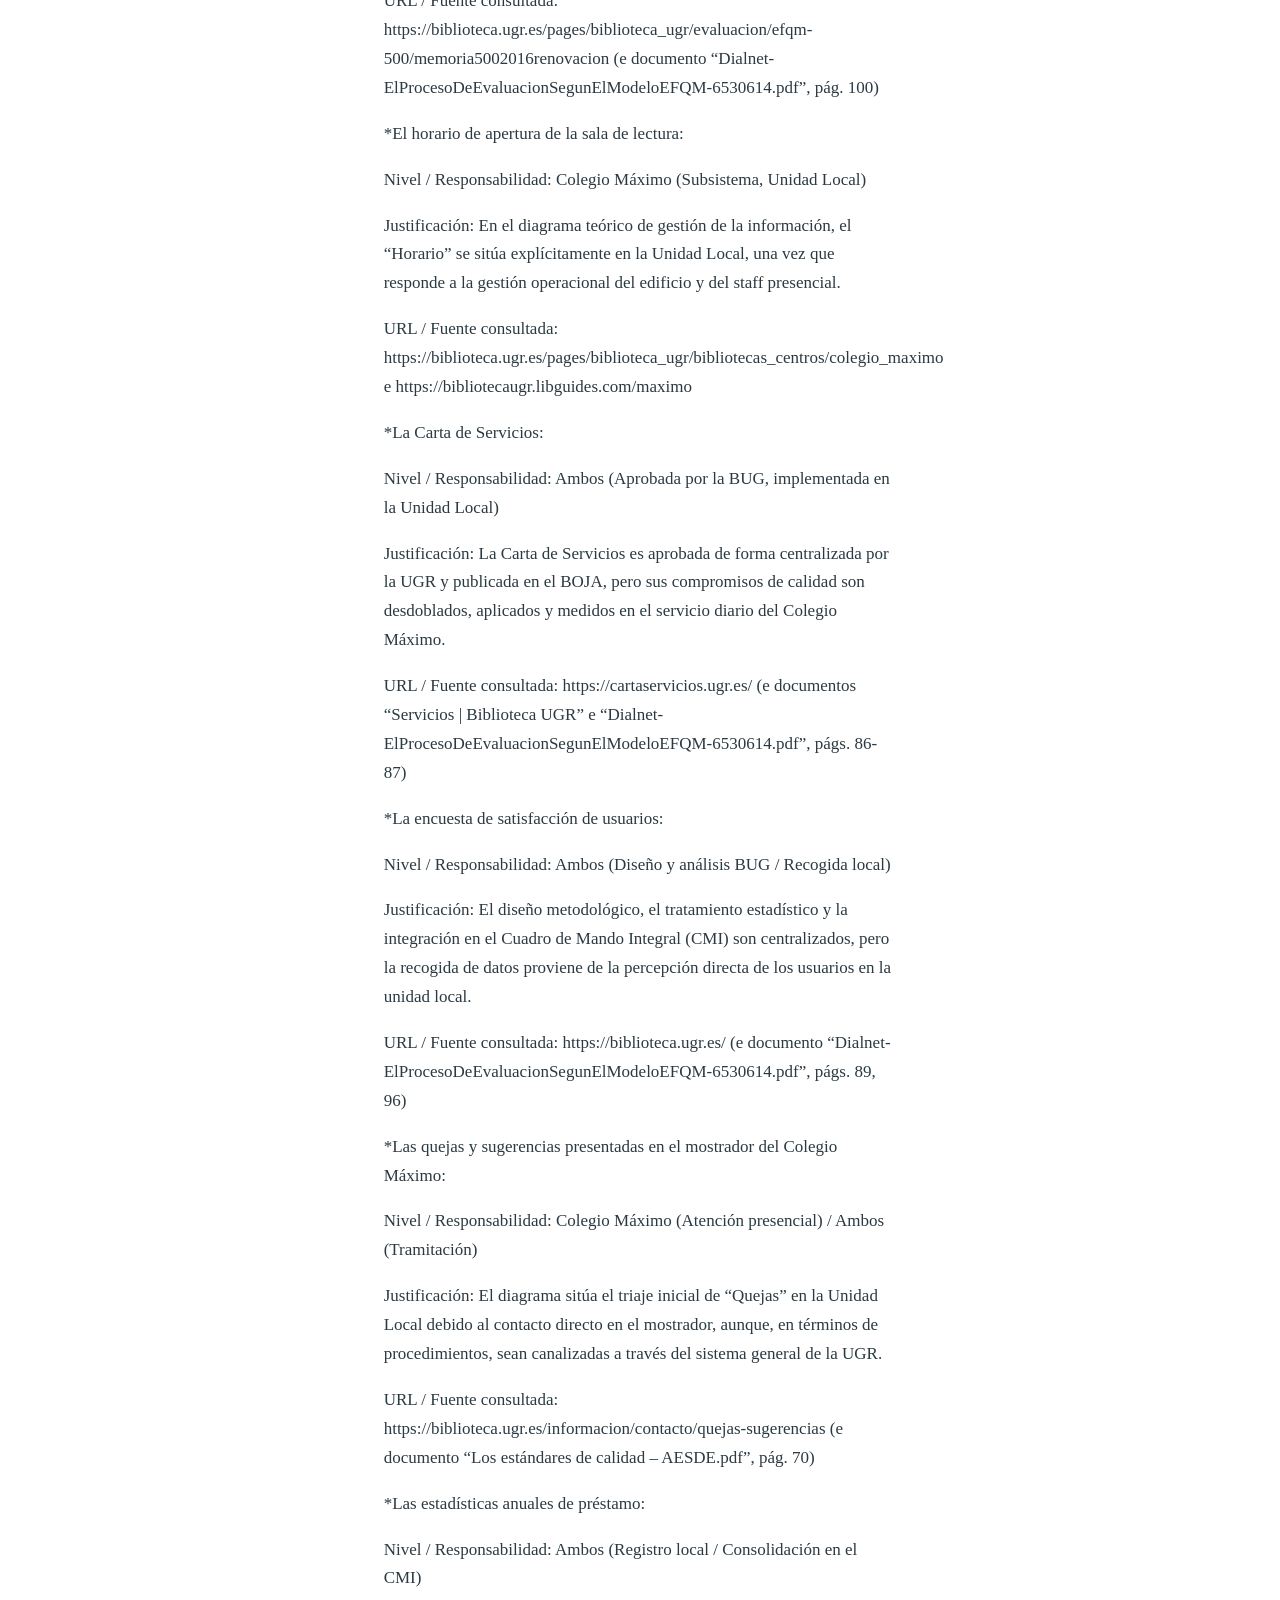
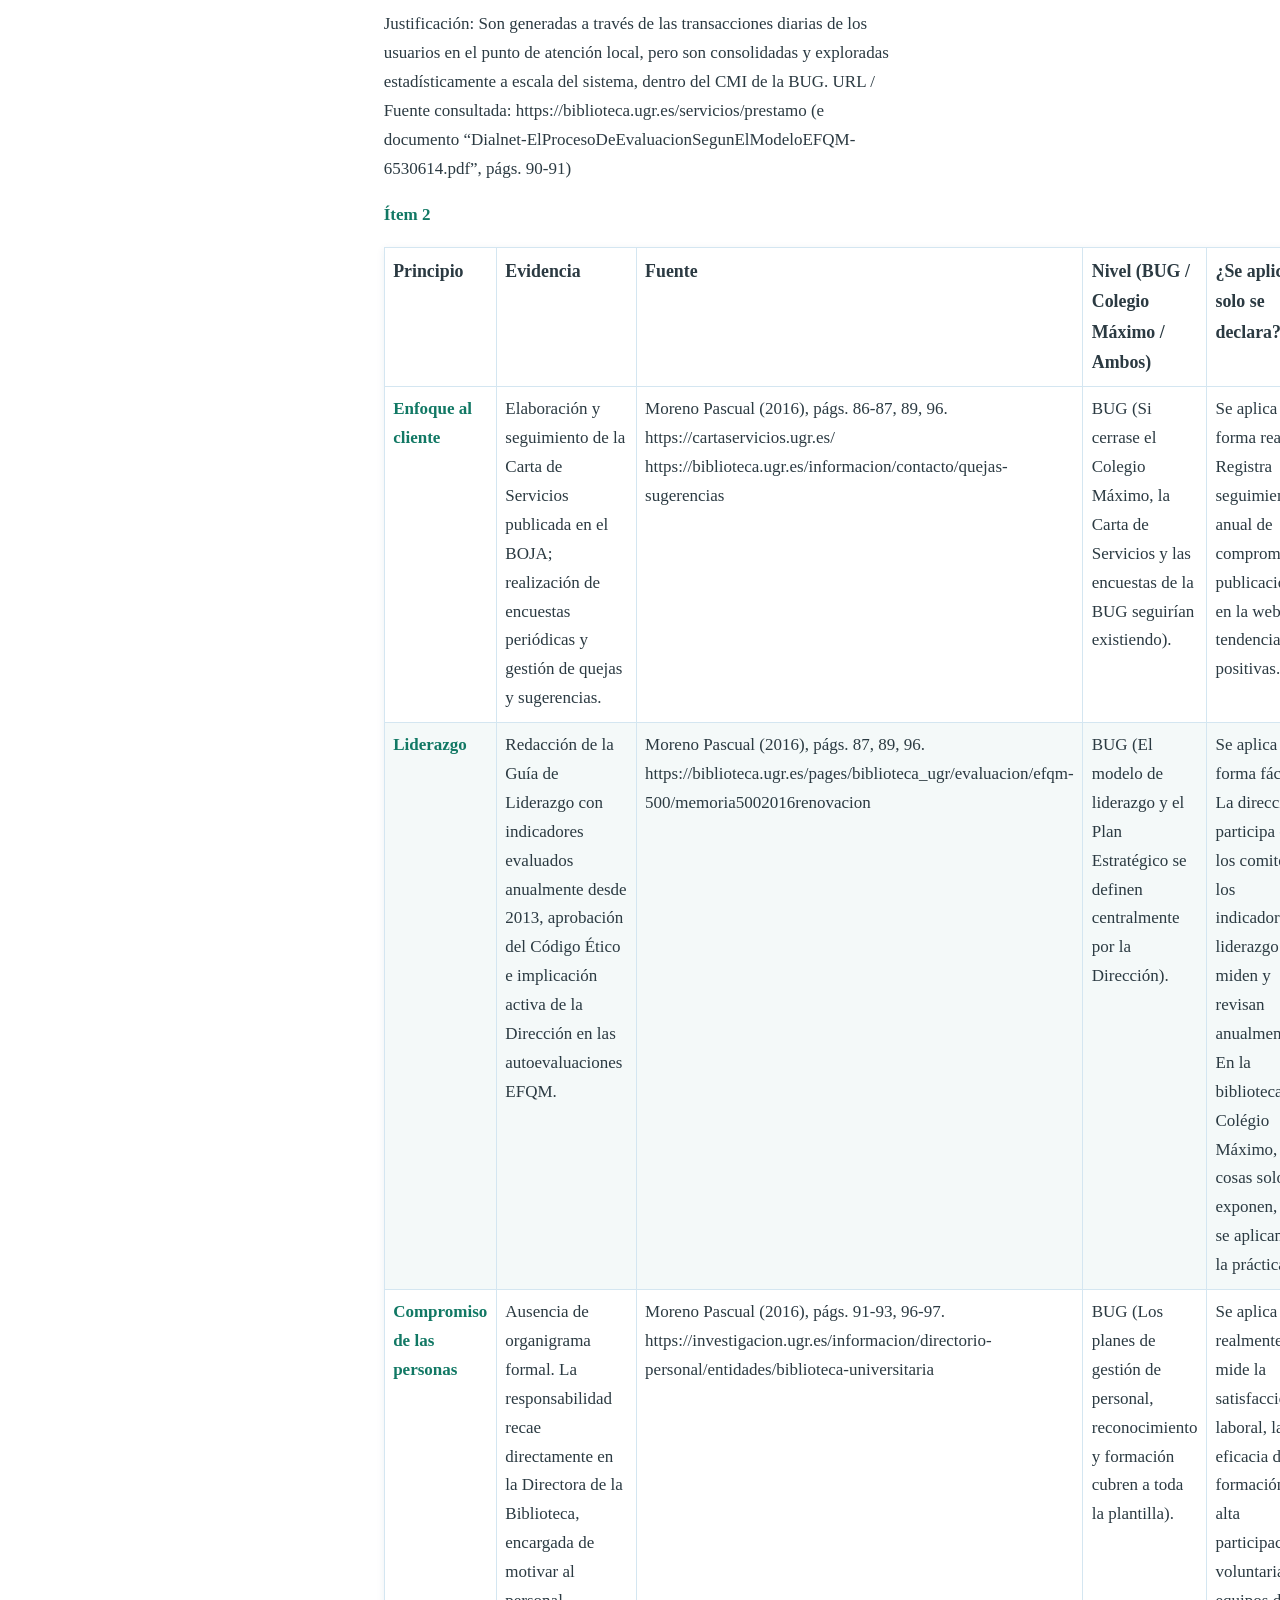
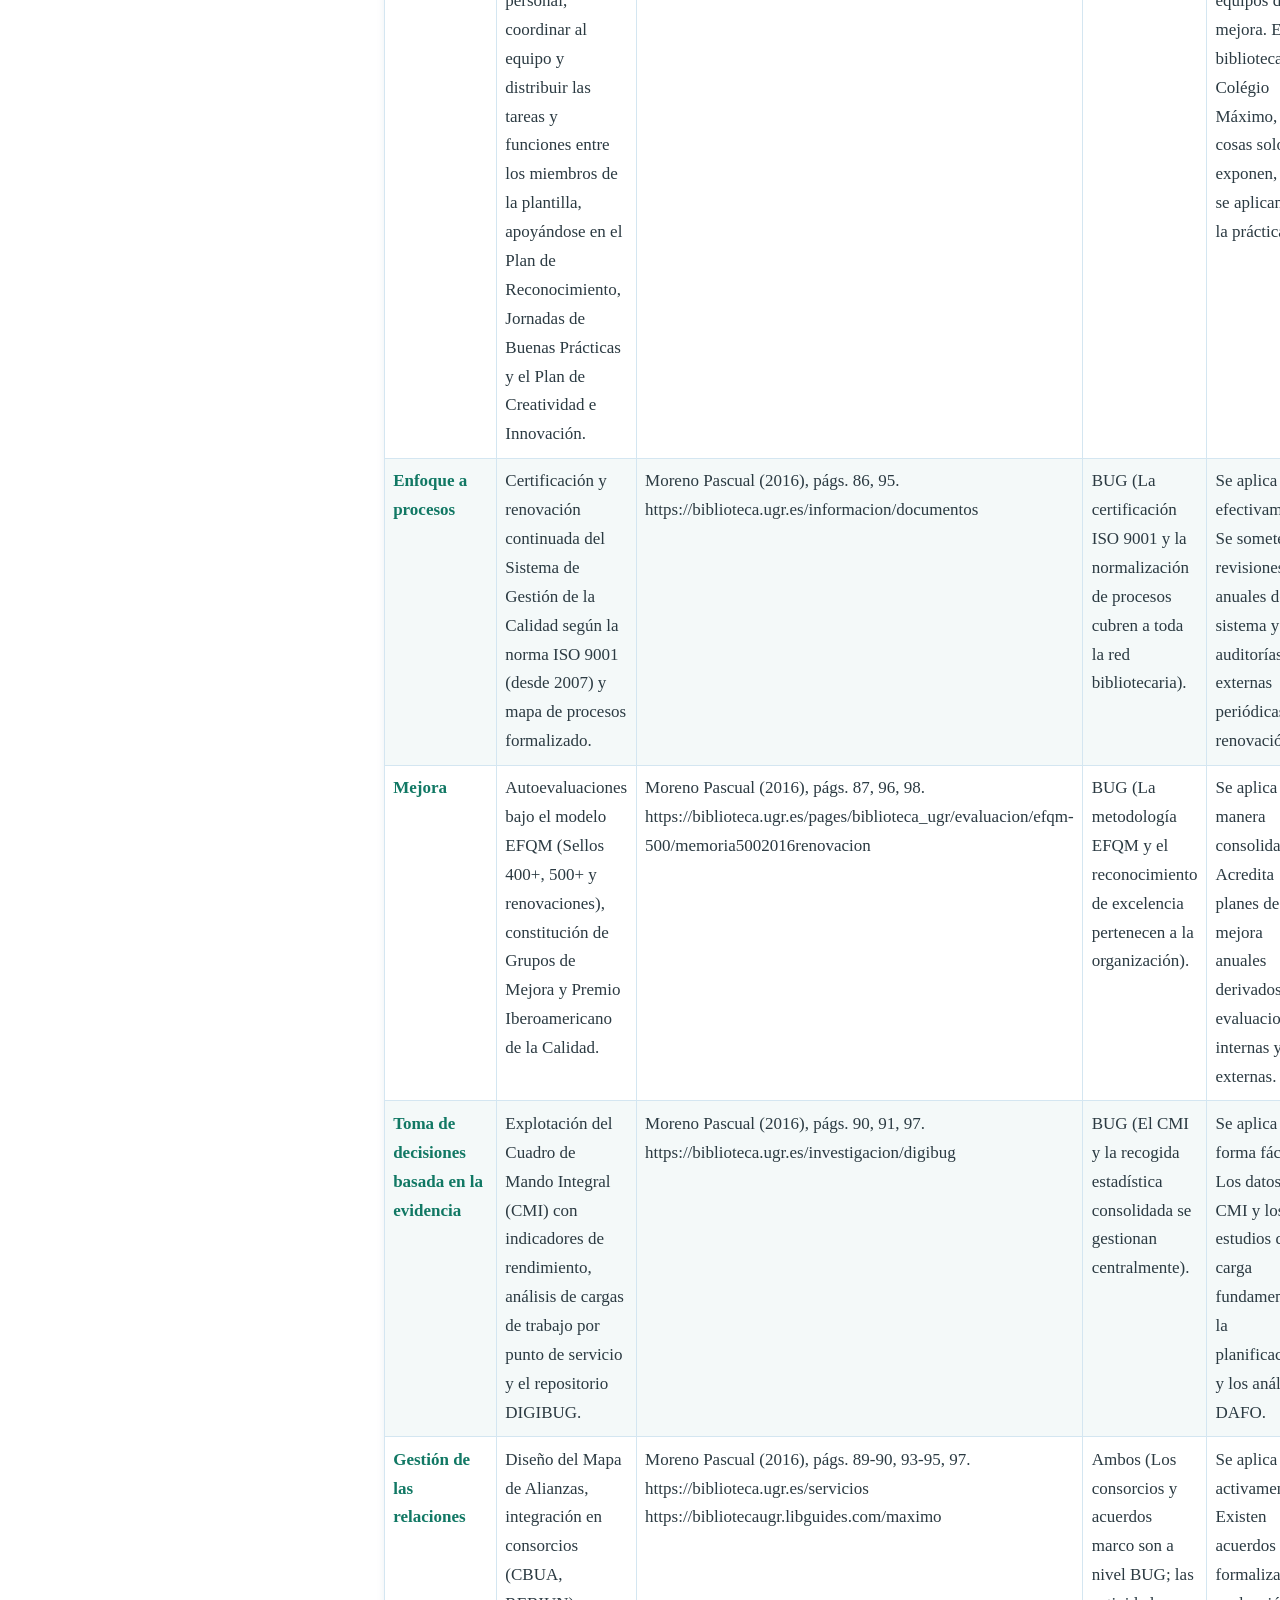
==== commit 45a6e96e: "UPDATE" ====
--- a/docs/index.html
+++ b/docs/index.html
@@ -2,7 +2,7 @@
 <html xmlns="http://www.w3.org/1999/xhtml" lang="en" xml:lang="en"><head>
 
 <meta charset="utf-8">
-<meta name="generator" content="quarto-1.10.19">
+<meta name="generator" content="quarto-1.10.18">
 
 <meta name="viewport" content="width=device-width, initial-scale=1.0, user-scalable=yes">
 
@@ -42,7 +42,7 @@
 <script src="site_libs/quarto-html/tippy.umd.min.js"></script>
 <script src="site_libs/quarto-html/anchor.min.js"></script>
 <link href="site_libs/quarto-html/tippy.css" rel="stylesheet">
-<link href="site_libs/quarto-html/quarto-syntax-highlighting-bf27225e3a48a9273f3daa8f8e829971.css" rel="stylesheet" id="quarto-text-highlighting-styles">
+<link href="site_libs/quarto-html/quarto-syntax-highlighting-64a204ab8560d761af7679ceaba22944.css" rel="stylesheet" id="quarto-text-highlighting-styles">
 <script src="site_libs/bootstrap/bootstrap.min.js"></script>
 <link href="site_libs/bootstrap/bootstrap-icons.css" rel="stylesheet">
 <link href="site_libs/bootstrap/bootstrap-4e663f3a4ff1a491e18bd6a28adf0390.min.css" rel="stylesheet" append-hash="true" id="quarto-bootstrap" data-mode="light">
@@ -177,6 +177,7 @@
   </ul></li>
   <li><a href="#diseño-del-instrumento-de-calidad-percibida" id="toc-diseño-del-instrumento-de-calidad-percibida" class="nav-link" data-scroll-target="#diseño-del-instrumento-de-calidad-percibida">Diseño del instrumento de calidad percibida</a></li>
   <li><a href="#aula-los-estándares-de-calidad" id="toc-aula-los-estándares-de-calidad" class="nav-link" data-scroll-target="#aula-los-estándares-de-calidad">Aula: Los estándares de calidad</a></li>
+  <li><a href="#aula-iso-9001-iso-9004-y-efqm" id="toc-aula-iso-9001-iso-9004-y-efqm" class="nav-link" data-scroll-target="#aula-iso-9001-iso-9004-y-efqm">Aula: ISO 9001, ISO 9004 y EFQM</a></li>
   </ul>
 </nav>
     </div>
@@ -501,6 +502,140 @@
 </tr>
 </tbody>
 </table>
+</section>
+<section id="aula-iso-9001-iso-9004-y-efqm" class="level1">
+<h1>Aula: ISO 9001, ISO 9004 y EFQM</h1>
+<p><strong>TAREA A:</strong></p>
+<table class="caption-top table">
+<colgroup>
+<col style="width: 33%">
+<col style="width: 33%">
+<col style="width: 33%">
+</colgroup>
+<thead>
+<tr class="header">
+<th style="text-align: left;">Parte del sistema</th>
+<th style="text-align: left;">¿Qué entra dentro del Colegio Máximo?</th>
+<th style="text-align: left;">¿Quién lo decide: el Colegio Máximo, la BUG o la UGR?</th>
+</tr>
+</thead>
+<tbody>
+<tr class="odd">
+<td style="text-align: left;"><strong>Entradas</strong></td>
+<td style="text-align: left;">Presupuesto asignado, equipamiento tecnológico (63 ordenadores, escáneres, arcos antihurto, impresoras 3D del Bibliomaker), solicitudes y necesidades de información de la comunidad universitaria de Comunicación, Documentación y Odontología, y directrices normativas procedentes de la matriz.</td>
+<td style="text-align: left;"><strong>BUG / UGR</strong> La UGR asigna el presupuesto general e infraestructuras; la BUG gestiona las adquisiciones centralizadas de suscripciones e infraestructura global; el Colegio Máximo canaliza y transmite las necesidades locales de sus facultades.</td>
+</tr>
+<tr class="even">
+<td style="text-align: left;"><strong>Frontera (alcance)</strong></td>
+<td style="text-align: left;">Los límites físicos y operativos de la unidad local: espacio de 489 m² (1.ª planta de Comunicación y Documentación), 170 puestos de consulta, colección especializada en acceso libre e instalaciones del Bibliomaker. El alcance de la ISO 9001 no es un certificado propio, sino que se integra en el certificado anual global de la UGR, sometiéndose a auditorías en bibliotecas de centro seleccionadas.</td>
+<td style="text-align: left;"><strong>UGR / BUG</strong> La UGR establece el alcance de la certificación de calidad institucional de toda la universidad; la BUG organiza la inclusión de las bibliotecas en el ciclo de auditorías; el Colegio Máximo no tiene margen de decisión sobre su alcance certificado.</td>
+</tr>
+<tr class="odd">
+<td style="text-align: left;"><strong>Liderazgo</strong></td>
+<td style="text-align: left;">Articulación del liderazgo a nivel de punto de servicio: coordinación del equipo presencial, motivación de la plantilla local, organización del mostrador de atención al público y distribución de tareas operativas diarias.</td>
+<td style="text-align: left;"><strong>BUG (definición) / Colegio Máximo (ejecución)</strong> La BUG define formalmente la Guía de Liderazgo, el Código Ético y la estructura de puestos; la persona responsable del Colegio Máximo ejerce el liderazgo operativo diario coordinando a su equipo local.</td>
+</tr>
+<tr class="even">
+<td style="text-align: left;"><strong>Planificar</strong></td>
+<td style="text-align: left;">Definición de metas locales alineadas con la Estrategia BUG 2024–2031 y el Plan Director UGR: previsión de horarios de sala según el calendario oficial, organización de turnos de atención y planificación de talleres formativos locales.</td>
+<td style="text-align: left;"><strong>BUG / UGR (estratégico) y Colegio Máximo (operativo local)</strong> Los planes estratégicos, la Carta de Servicios y los compromisos de calidad son fijados por la BUG/UGR; el Colegio Máximo adapta la planificación operativa a su calendario y necesidades locales.</td>
+</tr>
+<tr class="odd">
+<td style="text-align: left;"><strong>Hacer</strong></td>
+<td style="text-align: left;">Ejecución directa de las operaciones cotidianas: préstamo y devolución de documentos, atención e información en mostrador, gestión del acceso libre a colecciones, ordenación física de fondos (CDU y método Ad Hoc), uso del Bibliomaker Máximo y alfabetización informacional.</td>
+<td style="text-align: left;"><strong>Colegio Máximo</strong> El personal de la unidad local ejecuta directamente los servicios cotidianos, aplicando los procedimientos normalizados y las herramientas del sistema centralizado (catálogo Granatensis) fijados por la BUG.</td>
+</tr>
+<tr class="even">
+<td style="text-align: left;"><strong>Verificar</strong></td>
+<td style="text-align: left;">Recogida de evidencias e indicadores locales: recuento de préstamos y accesos presenciales, registro de quejas y sugerencias en mostrador, participación en encuestas de satisfacción (LibQUAL, encuestas UGR) e inspecciones/auditorías internas de ISO 9001.</td>
+<td style="text-align: left;"><strong>BUG / UGR</strong> La BUG diseña los instrumentos de evaluación, centraliza el Cuadro de Mando Integral (CMI/Scrumtegy) y coordina las auditorías ISO 9001; el Colegio Máximo es el punto de recogida de datos y la unidad auditada.</td>
+</tr>
+<tr class="odd">
+<td style="text-align: left;"><strong>Actuar</strong></td>
+<td style="text-align: left;">Aplicación de acciones correctoras tras auditorías ISO 9001, resolución de incidencias en el mostrador e integración del personal local en Equipos de Mejora (EM) y Grupos de Trabajo (GT) para perfeccionar los procesos.</td>
+<td style="text-align: left;"><strong>BUG (decisión estratégica) / Colegio Máximo (ejecución local)</strong> La BUG aprueba los Planes de Mejora formales e inversión de recursos; el Colegio Máximo ejecuta las correcciones operativas directas en la sala de lectura y mostradores.</td>
+</tr>
+<tr class="even">
+<td style="text-align: left;"><strong>Salidas</strong></td>
+<td style="text-align: left;">Resultados finales prestados: usuarios atendidos, documentos prestados, puestos de estudio utilizados, formación impartida, prototipos en el Bibliomaker, satisfacción registrada e informes/memorias de actividad.</td>
+<td style="text-align: left;"><strong>Ambos (Colegio Máximo como emisor operativo / BUG como consolidador)</strong> Las salidas se producen por la prestación directa del servicio en el Colegio Máximo, pero son evaluadas y consolidadas globalmente por la BUG en el Anuario institucional.</td>
+</tr>
+</tbody>
+</table>
+<p><strong>TAREA B:</strong></p>
+<table class="caption-top table">
+<colgroup>
+<col style="width: 25%">
+<col style="width: 25%">
+<col style="width: 25%">
+<col style="width: 25%">
+</colgroup>
+<thead>
+<tr class="header">
+<th style="text-align: left;">Evidencia (sesión 1)</th>
+<th style="text-align: left;">Principio</th>
+<th style="text-align: left;">Cláusula que demuestra</th>
+<th style="text-align: left;">¿Documento o evidencia de resultados?</th>
+</tr>
+</thead>
+<tbody>
+<tr class="odd">
+<td style="text-align: left;"><strong>Carta de Servicios (publicada en el BOJA) e informes anuales de seguimiento de compromisos.</strong></td>
+<td style="text-align: left;">Enfoque al cliente</td>
+<td style="text-align: left;">Cláusula 8.2.1 (Comunicación con el cliente) y Cláusula 5.1.2 (Enfoque al cliente por la Alta Dirección).</td>
+<td style="text-align: left;">Carta de Servicios: Documento (Información documentada pública de compromisos). Seguimiento anual: Evidencia de resultados (Registros de cumplimiento de compromisos).</td>
+</tr>
+<tr class="even">
+<td style="text-align: left;"><strong>Encuestas periódicas de satisfacción (LibQUAL+ / UGR), grupos focales y gestión de quejas y sugerencias.</strong></td>
+<td style="text-align: left;">Enfoque al cliente</td>
+<td style="text-align: left;">Cláusula 9.1.2 (Satisfacción del cliente) y Cláusula 10.2 (No conformidad y acción correctiva a partir de quejas).</td>
+<td style="text-align: left;">Evidencia de resultados (Datos empíricos de percepción, estadísticas e informes de resolución).</td>
+</tr>
+<tr class="odd">
+<td style="text-align: left;"><strong>Guía de Liderazgo (con indicadores evaluados anualmente) y Código Ético.</strong></td>
+<td style="text-align: left;">Liderazgo</td>
+<td style="text-align: left;">Cláusula 5.1.1 (Liderazgo y compromiso), Cláusula 5.2 (Política de la calidad) y Cláusula 5.3 (Roles y responsabilidades).</td>
+<td style="text-align: left;">Guía y Código Ético: Documento (Directrices normativas del modelo directivo). Evaluación de indicadores: Evidencia de resultados (Auditoría anual de liderazgo).</td>
+</tr>
+<tr class="even">
+<td style="text-align: left;"><strong>Ausencia de organigrama formal a nivel de la unidad local del Colegio Máximo.</strong></td>
+<td style="text-align: left;">Compromiso de las personas</td>
+<td style="text-align: left;">⚠️ No demuestra ningún requisito concreto. Al contrario, supone un incumplimiento parcial de la Cláusula 5.3 (Roles, responsabilidades y autoridades) y Cláusula 7.1.2 (Personas).</td>
+<td style="text-align: left;">Ausencia documental (Deficiencia en la especificación formal de la estructura organizativa local).</td>
+</tr>
+<tr class="odd">
+<td style="text-align: left;"><strong>Plan de Reconocimiento, Jornadas de Buenas Prácticas y Plan de Creatividad e Innovación.</strong></td>
+<td style="text-align: left;">Compromiso de las personas</td>
+<td style="text-align: left;">Cláusula 7.2 (Competencia), Cláusula 7.3 (Toma de conciencia) y Cláusula 10.1 (Mejora).</td>
+<td style="text-align: left;">Plans: Documento (Metodología de incentivos y capacitación). Participación y evaluaciones de satisfacción laboral: Evidencia de resultados (Registros de participación y eficacia).</td>
+</tr>
+<tr class="even">
+<td style="text-align: left;"><strong>Certificación ISO 9001 (mantenida desde 2007) y Mapa de Procesos formalizado.</strong></td>
+<td style="text-align: left;">Enfoque a procesos</td>
+<td style="text-align: left;">Cláusula 4.4 (Sistema de gestión de la calidad y sus procesos) y Cláusula 8.1 (Planificación y control operacional).</td>
+<td style="text-align: left;">Mapa de Procesos: Documento (Descripción e interacción de procesos). Certificado AENOR/ISO e informes de auditoría: Evidencia de resultados (Acreditación oficial externa).</td>
+</tr>
+<tr class="odd">
+<td style="text-align: left;"><strong>Autoevaluaciones EFQM (Sellos 400+, 500+), constitución de Grupos de Mejora (GM) y Premio Iberoamericano.</strong></td>
+<td style="text-align: left;">Mejora</td>
+<td style="text-align: left;">Cláusula 10.1 (Mejora continua), Cláusula 10.3 (Mejora del SGC) y Cláusula 9.3 (Revisión por la dirección).</td>
+<td style="text-align: left;">Evidencia de resultados (Memorias de autoevaluación, sellos concedidos e informes de proyectos de mejora finalizados).</td>
+</tr>
+<tr class="even">
+<td style="text-align: left;"><strong>Cuadro de Mando Integral (CMI / Scrumtegy), análisis de cargas de trabajo por punto y repositorio DIGIBUG.</strong></td>
+<td style="text-align: left;">Toma de decisiones basada en la evidencia</td>
+<td style="text-align: left;">Cláusula 9.1.1 (Seguimiento, medición, análisis y evaluación) y Cláusula 9.1.3 (Análisis y evaluación de datos).</td>
+<td style="text-align: left;">Evidencia de resultados (Métricas cuantitativas, indicadores de rendimiento explotados y datos históricos).</td>
+</tr>
+<tr class="odd">
+<td style="text-align: left;"><strong>Mapa de Alianzas, integración en consorcios (CBUA, REBIUN) y convenios de impacto social (ONCE, prisiones).</strong></td>
+<td style="text-align: left;">Gestión de las relaciones</td>
+<td style="text-align: left;">Cláusula 8.4 (Control de los procesos, productos y servicios suministrados externamente) y Cláusula 4.2 (Partes interesadas).</td>
+<td style="text-align: left;">Mapa y Convenios: Documento (Acuerdos formalizados y marco de relación). Proyectos conjuntos y servicios consorciados: Evidencia de resultados (Memorias de cooperación activas).</td>
+</tr>
+</tbody>
+</table>
+<p>NO CONFORMIDAD: Cláusula 5.3 — Roles, responsabilidades y autoridades en la organización: Infracción: Ausencia de un organigrama formal publicado o de una definición documental explícita de puestos, responsabilidades y autoridades operativas para la plantilla propia de la Biblioteca del Colegio Máximo.</p>
 
 
 </section>
--- a/docs/site_libs/quarto-html/quarto-syntax-highlighting-64a204ab8560d761af7679ceaba22944.css
+++ b/docs/site_libs/quarto-html/quarto-syntax-highlighting-64a204ab8560d761af7679ceaba22944.css
@@ -0,0 +1,236 @@
+/* quarto syntax highlight colors */
+:root {
+  --quarto-hl-ot-color: #003B4F;
+  --quarto-hl-at-color: #657422;
+  --quarto-hl-ss-color: #20794D;
+  --quarto-hl-an-color: #5E5E5E;
+  --quarto-hl-fu-color: #4758AB;
+  --quarto-hl-st-color: #20794D;
+  --quarto-hl-cf-color: #003B4F;
+  --quarto-hl-op-color: #5E5E5E;
+  --quarto-hl-er-color: #AD0000;
+  --quarto-hl-bn-color: #AD0000;
+  --quarto-hl-al-color: #AD0000;
+  --quarto-hl-va-color: #111111;
+  --quarto-hl-bu-color: inherit;
+  --quarto-hl-ex-color: inherit;
+  --quarto-hl-pp-color: #AD0000;
+  --quarto-hl-in-color: #5E5E5E;
+  --quarto-hl-vs-color: #20794D;
+  --quarto-hl-wa-color: #5E5E5E;
+  --quarto-hl-do-color: #5E5E5E;
+  --quarto-hl-im-color: #00769E;
+  --quarto-hl-ch-color: #20794D;
+  --quarto-hl-dt-color: #AD0000;
+  --quarto-hl-fl-color: #AD0000;
+  --quarto-hl-co-color: #5E5E5E;
+  --quarto-hl-cv-color: #5E5E5E;
+  --quarto-hl-cn-color: #8f5902;
+  --quarto-hl-sc-color: #5E5E5E;
+  --quarto-hl-dv-color: #AD0000;
+  --quarto-hl-kw-color: #003B4F;
+}
+
+/* other quarto variables */
+:root {
+  --quarto-font-monospace: SFMono-Regular, Menlo, Monaco, Consolas, "Liberation Mono", "Courier New", monospace;
+}
+
+/* syntax highlight based on Pandoc's rules */
+pre > code.sourceCode > span {
+  color: #003B4F;
+}
+
+code.sourceCode > span {
+  color: #003B4F;
+}
+
+div.sourceCode,
+div.sourceCode pre.sourceCode {
+  color: #003B4F;
+}
+
+/* Normal */
+code span {
+  color: #003B4F;
+}
+
+/* Alert */
+code span.al {
+  color: #AD0000;
+  font-style: inherit;
+}
+
+/* Annotation */
+code span.an {
+  color: #5E5E5E;
+  font-style: inherit;
+}
+
+/* Attribute */
+code span.at {
+  color: #657422;
+  font-style: inherit;
+}
+
+/* BaseN */
+code span.bn {
+  color: #AD0000;
+  font-style: inherit;
+}
+
+/* BuiltIn */
+code span.bu {
+  font-style: inherit;
+}
+
+/* ControlFlow */
+code span.cf {
+  color: #003B4F;
+  font-weight: bold;
+  font-style: inherit;
+}
+
+/* Char */
+code span.ch {
+  color: #20794D;
+  font-style: inherit;
+}
+
+/* Constant */
+code span.cn {
+  color: #8f5902;
+  font-style: inherit;
+}
+
+/* Comment */
+code span.co {
+  color: #5E5E5E;
+  font-style: inherit;
+}
+
+/* CommentVar */
+code span.cv {
+  color: #5E5E5E;
+  font-style: italic;
+}
+
+/* Documentation */
+code span.do {
+  color: #5E5E5E;
+  font-style: italic;
+}
+
+/* DataType */
+code span.dt {
+  color: #AD0000;
+  font-style: inherit;
+}
+
+/* DecVal */
+code span.dv {
+  color: #AD0000;
+  font-style: inherit;
+}
+
+/* Error */
+code span.er {
+  color: #AD0000;
+  font-style: inherit;
+}
+
+/* Extension */
+code span.ex {
+  font-style: inherit;
+}
+
+/* Float */
+code span.fl {
+  color: #AD0000;
+  font-style: inherit;
+}
+
+/* Function */
+code span.fu {
+  color: #4758AB;
+  font-style: inherit;
+}
+
+/* Import */
+code span.im {
+  color: #00769E;
+  font-style: inherit;
+}
+
+/* Information */
+code span.in {
+  color: #5E5E5E;
+  font-style: inherit;
+}
+
+/* Keyword */
+code span.kw {
+  color: #003B4F;
+  font-weight: bold;
+  font-style: inherit;
+}
+
+/* Operator */
+code span.op {
+  color: #5E5E5E;
+  font-style: inherit;
+}
+
+/* Other */
+code span.ot {
+  color: #003B4F;
+  font-style: inherit;
+}
+
+/* Preprocessor */
+code span.pp {
+  color: #AD0000;
+  font-style: inherit;
+}
+
+/* SpecialChar */
+code span.sc {
+  color: #5E5E5E;
+  font-style: inherit;
+}
+
+/* SpecialString */
+code span.ss {
+  color: #20794D;
+  font-style: inherit;
+}
+
+/* String */
+code span.st {
+  color: #20794D;
+  font-style: inherit;
+}
+
+/* Variable */
+code span.va {
+  color: #111111;
+  font-style: inherit;
+}
+
+/* VerbatimString */
+code span.vs {
+  color: #20794D;
+  font-style: inherit;
+}
+
+/* Warning */
+code span.wa {
+  color: #5E5E5E;
+  font-style: italic;
+}
+
+.prevent-inlining {
+  content: "</";
+}
+
+/*# sourceMappingURL=9d8d5bb603a83b8298b89080a598c93b.css.map */
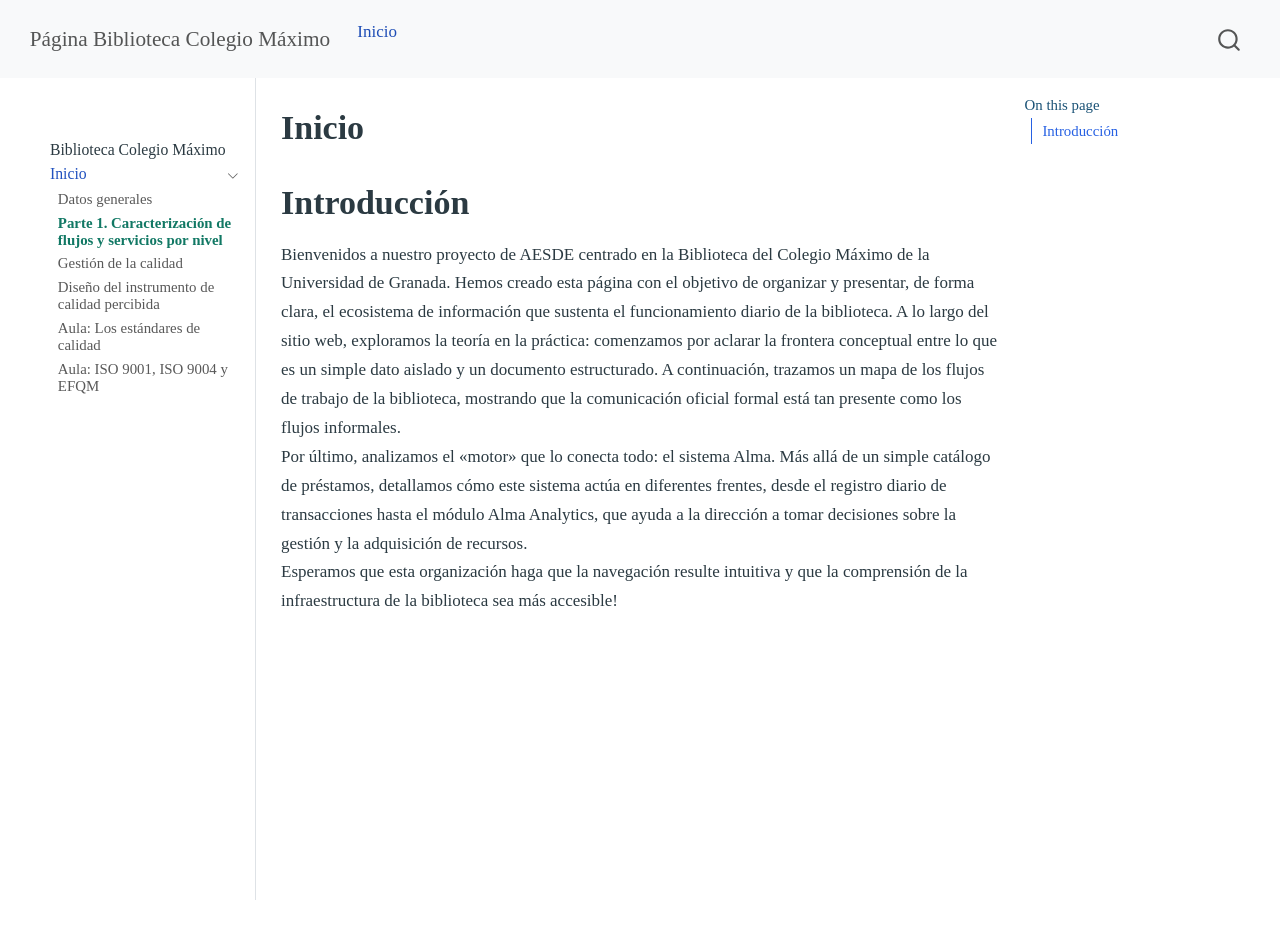
==== commit fc5e8412: "Renderizado de los cambios anteriores Se me había olvidado" ====
--- a/docs/index.html
+++ b/docs/index.html
@@ -2,7 +2,7 @@
 <html xmlns="http://www.w3.org/1999/xhtml" lang="en" xml:lang="en"><head>
 
 <meta charset="utf-8">
-<meta name="generator" content="quarto-1.10.18">
+<meta name="generator" content="quarto-1.10.19">
 
 <meta name="viewport" content="width=device-width, initial-scale=1.0, user-scalable=yes">
 
@@ -42,7 +42,7 @@
 <script src="site_libs/quarto-html/tippy.umd.min.js"></script>
 <script src="site_libs/quarto-html/anchor.min.js"></script>
 <link href="site_libs/quarto-html/tippy.css" rel="stylesheet">
-<link href="site_libs/quarto-html/quarto-syntax-highlighting-64a204ab8560d761af7679ceaba22944.css" rel="stylesheet" id="quarto-text-highlighting-styles">
+<link href="site_libs/quarto-html/quarto-syntax-highlighting-bf27225e3a48a9273f3daa8f8e829971.css" rel="stylesheet" id="quarto-text-highlighting-styles">
 <script src="site_libs/bootstrap/bootstrap.min.js"></script>
 <link href="site_libs/bootstrap/bootstrap-icons.css" rel="stylesheet">
 <link href="site_libs/bootstrap/bootstrap-4e663f3a4ff1a491e18bd6a28adf0390.min.css" rel="stylesheet" append-hash="true" id="quarto-bootstrap" data-mode="light">
@@ -73,9 +73,6 @@
     "search-label": "Search"
   }
 }</script>
-<script src="site_libs/quarto-diagram/mermaid.min.js"></script>
-<script src="site_libs/quarto-diagram/mermaid-init.js"></script>
-<link href="site_libs/quarto-diagram/mermaid.css" rel="stylesheet">
 
 
 <link rel="stylesheet" href="styles.css">
@@ -113,7 +110,7 @@
       <button type="button" class="quarto-btn-toggle btn" data-bs-toggle="collapse" role="button" data-bs-target=".quarto-sidebar-collapse-item" aria-controls="quarto-sidebar" aria-expanded="false" aria-label="Toggle sidebar navigation" onclick="if (window.quartoToggleHeadroom) { window.quartoToggleHeadroom(); }">
         <i class="bi bi-layout-text-sidebar-reverse"></i>
       </button>
-        <nav class="quarto-page-breadcrumbs" aria-label="breadcrumb"><ol class="breadcrumb"><li class="breadcrumb-item"><a href="./index.html">Presentación</a></li></ol></nav>
+        <nav class="quarto-page-breadcrumbs" aria-label="breadcrumb"><ol class="breadcrumb"><li class="breadcrumb-item"><a href="./index.html">Inicio</a></li></ol></nav>
         <a class="flex-grow-1" role="navigation" data-bs-toggle="collapse" data-bs-target=".quarto-sidebar-collapse-item" aria-controls="quarto-sidebar" aria-expanded="false" aria-label="Toggle sidebar navigation" onclick="if (window.quartoToggleHeadroom) { window.quartoToggleHeadroom(); }">      
         </a>
       <button type="button" class="btn quarto-search-button" aria-label="Search" onclick="window.quartoOpenSearch();">
@@ -133,25 +130,53 @@
         </div>
     <div class="sidebar-menu-container"> 
     <ul class="list-unstyled mt-1">
-        <li class="sidebar-item">
-  <div class="sidebar-item-container"> 
-  <a href="./index.html" class="sidebar-item-text sidebar-link active">
- <span class="menu-text">Presentación</span></a>
-  </div>
-</li>
+        <li class="sidebar-item sidebar-item-section">
+      <span class="sidebar-item-text sidebar-link text-start">
+ <span class="menu-text">Biblioteca Colegio Máximo</span></span>
+  </li>
         <li class="sidebar-item sidebar-item-section">
       <div class="sidebar-item-container"> 
-            <a class="sidebar-item-text sidebar-link text-start" data-bs-toggle="collapse" data-bs-target="#quarto-sidebar-section-1" role="navigation" aria-expanded="true">
- <span class="menu-text">Tema 1</span></a>
-          <a class="sidebar-item-toggle text-start" data-bs-toggle="collapse" data-bs-target="#quarto-sidebar-section-1" role="navigation" aria-expanded="true" aria-label="Toggle section">
+            <a href="./index.html" class="sidebar-item-text sidebar-link active">
+ <span class="menu-text">Inicio</span></a>
+          <a class="sidebar-item-toggle text-start" data-bs-toggle="collapse" data-bs-target="#" role="navigation" aria-expanded="true" aria-label="Toggle section">
             <i class="bi bi-chevron-right ms-2"></i>
           </a> 
       </div>
-      <ul id="quarto-sidebar-section-1" class="collapse list-unstyled sidebar-section depth1 show">  
+      <ul id="" class="collapse list-unstyled sidebar-section depth1 show">  
           <li class="sidebar-item">
   <div class="sidebar-item-container"> 
   <a href="./t1s1.html" class="sidebar-item-text sidebar-link">
- <span class="menu-text">Seminario 1</span></a>
+ <span class="menu-text">Datos generales</span></a>
+  </div>
+</li>
+          <li class="sidebar-item">
+  <div class="sidebar-item-container"> 
+  <a href="./flujosdetrabajo.html" class="sidebar-item-text sidebar-link">
+ <span class="menu-text"><strong>Parte 1. Caracterización de flujos y servicios por nivel</strong></span></a>
+  </div>
+</li>
+          <li class="sidebar-item">
+  <div class="sidebar-item-container"> 
+  <a href="./gestioncalidad.html" class="sidebar-item-text sidebar-link">
+ <span class="menu-text">Gestión de la calidad</span></a>
+  </div>
+</li>
+          <li class="sidebar-item">
+  <div class="sidebar-item-container"> 
+  <a href="./disenodelisntrumento.html" class="sidebar-item-text sidebar-link">
+ <span class="menu-text">Diseño del instrumento de calidad percibida</span></a>
+  </div>
+</li>
+          <li class="sidebar-item">
+  <div class="sidebar-item-container"> 
+  <a href="./estandarescalidad.html" class="sidebar-item-text sidebar-link">
+ <span class="menu-text">Aula: Los estándares de calidad</span></a>
+  </div>
+</li>
+          <li class="sidebar-item">
+  <div class="sidebar-item-container"> 
+  <a href="./iso.html" class="sidebar-item-text sidebar-link">
+ <span class="menu-text">Aula: ISO 9001, ISO 9004 y EFQM</span></a>
   </div>
 </li>
       </ul>
@@ -166,18 +191,7 @@
     <h2 id="toc-title">On this page</h2>
    
   <ul>
-  <li><a href="#introducción" id="toc-introducción" class="nav-link active" data-scroll-target="#introducción">Introducción</a>
-  <ul class="collapse">
-  <li><a href="#parte-1.-caracterización-de-flujos-y-servicios-por-nivel" id="toc-parte-1.-caracterización-de-flujos-y-servicios-por-nivel" class="nav-link" data-scroll-target="#parte-1.-caracterización-de-flujos-y-servicios-por-nivel"><strong>Parte 1. Caracterización de flujos y servicios por nivel</strong></a></li>
-  <li><a href="#inventario-de-documentación-disponible-por-dimensión" id="toc-inventario-de-documentación-disponible-por-dimensión" class="nav-link" data-scroll-target="#inventario-de-documentación-disponible-por-dimensión">Inventario de documentación disponible por dimensión</a></li>
-  </ul></li>
-  <li><a href="#gestión-de-la-calidad" id="toc-gestión-de-la-calidad" class="nav-link" data-scroll-target="#gestión-de-la-calidad">Gestión de la calidad</a>
-  <ul class="collapse">
-  <li><a href="#análisis-de-las-dimensiones-de-calidad" id="toc-análisis-de-las-dimensiones-de-calidad" class="nav-link" data-scroll-target="#análisis-de-las-dimensiones-de-calidad">Análisis de las Dimensiones de Calidad</a></li>
-  </ul></li>
-  <li><a href="#diseño-del-instrumento-de-calidad-percibida" id="toc-diseño-del-instrumento-de-calidad-percibida" class="nav-link" data-scroll-target="#diseño-del-instrumento-de-calidad-percibida">Diseño del instrumento de calidad percibida</a></li>
-  <li><a href="#aula-los-estándares-de-calidad" id="toc-aula-los-estándares-de-calidad" class="nav-link" data-scroll-target="#aula-los-estándares-de-calidad">Aula: Los estándares de calidad</a></li>
-  <li><a href="#aula-iso-9001-iso-9004-y-efqm" id="toc-aula-iso-9001-iso-9004-y-efqm" class="nav-link" data-scroll-target="#aula-iso-9001-iso-9004-y-efqm">Aula: ISO 9001, ISO 9004 y EFQM</a></li>
+  <li><a href="#introducción" id="toc-introducción" class="nav-link active" data-scroll-target="#introducción">Introducción</a></li>
   </ul>
 </nav>
     </div>
@@ -208,434 +222,6 @@
 <p>Bienvenidos a nuestro proyecto de AESDE centrado en la Biblioteca del Colegio Máximo de la Universidad de Granada. Hemos creado esta página con el objetivo de organizar y presentar, de forma clara, el ecosistema de información que sustenta el funcionamiento diario de la biblioteca. A lo largo del sitio web, exploramos la teoría en la práctica: comenzamos por aclarar la frontera conceptual entre lo que es un simple dato aislado y un documento estructurado. A continuación, trazamos un mapa de los flujos de trabajo de la biblioteca, mostrando que la comunicación oficial formal está tan presente como los flujos informales.<br>
 Por último, analizamos el «motor» que lo conecta todo: el sistema Alma. Más allá de un simple catálogo de préstamos, detallamos cómo este sistema actúa en diferentes frentes, desde el registro diario de transacciones hasta el módulo Alma Analytics, que ayuda a la dirección a tomar decisiones sobre la gestión y la adquisición de recursos.<br>
 Esperamos que esta organización haga que la navegación resulte intuitiva y que la comprensión de la infraestructura de la biblioteca sea más accesible!</p>
-<section id="parte-1.-caracterización-de-flujos-y-servicios-por-nivel" class="level2">
-<h2 class="anchored" data-anchor-id="parte-1.-caracterización-de-flujos-y-servicios-por-nivel"><strong>Parte 1. Caracterización de flujos y servicios por nivel</strong></h2>
-<div class="cell" data-layout-align="default">
-<div class="cell-output-display">
-<div>
-<p></p><figure class="figure"><p></p>
-<div>
-<pre class="mermaid mermaid-js">flowchart LR
-  A[Nivel técnico] --&gt; B[Nivel semántico] --&gt; C[Nivel efectivo]
-</pre>
-</div>
-<p></p></figure><p></p>
-</div>
-</div>
-</div>
-<section id="flujo-1.-localización-y-acceso-a-los-documentos-en-las-estanterías" class="level4">
-<h4 class="anchored" data-anchor-id="flujo-1.-localización-y-acceso-a-los-documentos-en-las-estanterías"><strong>Flujo 1. Localización y acceso a los documentos en las estanterías</strong></h4>
-<ul>
-<li><p><strong>Nivel técnico.</strong> Tendría que fallar la ubicación física del documento: tejuelos o signaturas deteriorados o ilegibles, libros mal colocados o falta de señalización. Al ser un fondo en acceso libre, un ejemplar mal ubicado equivale a un ejemplar perdido.</p></li>
-<li><p><strong>Nivel semántico.</strong> Aunque el documento esté en su sitio, el usuario puede no interpretar la organización. Conviven dos lógicas de clasificación (CDU y la clasificación propia de Odontología), y las revistas se ordenan por título y no por materia. Un estudiante puede no entender por qué lo que busca no está donde espera.</p></li>
-<li><p><strong>Nivel efectivo.</strong> De este flujo depende la decisión del usuario de buscar por sí mismo, pedir ayuda en el mostrador o abandonar la búsqueda, y también que vuelva a utilizar la colección.</p></li>
-</ul>
-</section>
-<section id="flujo-2.-uso-de-la-sala-los-puestos-de-consulta-y-los-ordenadores" class="level4">
-<h4 class="anchored" data-anchor-id="flujo-2.-uso-de-la-sala-los-puestos-de-consulta-y-los-ordenadores"><strong>Flujo 2. Uso de la sala, los puestos de consulta y los ordenadores</strong></h4>
-<ul>
-<li><p><strong>Nivel técnico.</strong> Tendría que fallar el equipamiento o la infraestructura: ordenadores averiados, caída de la red o del wifi, falta de enchufes o problemas de impresión. En época de exámenes, una avería afecta a muchos usuarios a la vez.</p></li>
-<li><p><strong>Nivel semántico.</strong> El servicio funciona, pero las normas y los avisos no se entienden: sesiones de ordenador que caducan sin aviso claro, normas de silencio o de reserva de puesto ambiguas, o carteles que no distinguen las zonas de estudio y de consulta.</p></li>
-<li><p><strong>Nivel efectivo.</strong> Depende del comportamiento del estudiante: si permanece en la biblioteca para estudiar o se marcha a otro lugar, y si respeta las normas de convivencia. El nivel de uso y de satisfacción depende de que el servicio funcione y se comprenda.</p></li>
-</ul>
-</section>
-<section id="flujo-3.-atención-y-orientación-en-el-mostrador" class="level4">
-<h4 class="anchored" data-anchor-id="flujo-3.-atención-y-orientación-en-el-mostrador"><strong>Flujo 3. Atención y orientación en el mostrador</strong></h4>
-<ul>
-<li><p><strong>Nivel técnico.</strong> Tendría que fallar la disponibilidad del servicio: la plantilla es reducida (una jefa de servicio y cuatro técnicos), de modo que una ausencia deja el mostrador sin cubrir. También pueden fallar los medios de contacto (teléfono, correo) o la información sobre horarios.</p></li>
-<li><p><strong>Nivel semántico.</strong> El personal responde, pero el usuario no entiende la respuesta si se usa vocabulario propio de la biblioteca (“está en periódicas”, “en el fondo de Odontología”, una signatura CDU) o si la información publicada no coincide con lo que ocurre en la práctica.</p></li>
-<li><p><strong>Nivel efectivo.</strong> De la atención depende que el usuario confíe en el personal, vuelva a preguntar y utilice el resto de servicios. Una mala experiencia condiciona su conducta futura.</p></li>
-</ul>
-<p><strong>Flujo 4: Consulta del catálogo en línea</strong></p>
-<p>• Técnico: El sitio web falla y el usuario no puede acceder al catálogo.</p>
-<p>• Semántico: El catálogo funciona, pero presenta códigos o abreviaturas que el usuario no entiende, o términos de indexación demasiado técnicos que el usuario no domina, por lo que su búsqueda se ve perjudicada.</p>
-<p>• Efectivo: El usuario encuentra y comprende la información, localiza el libro y consigue solicitarlo.</p>
-<p><strong>Flujo 5: Préstamo de libros en el mostrador</strong></p>
-<p>• Técnico: El lector de códigos de barras o el sistema informático fallan y no se puede registrar el préstamo.</p>
-<p>• Semántico: El resguardo no imprime toda la información necesaria, por lo que el usuario vuelve al mostrador para preguntar al bibliotecario responsable y confirmar el plazo.</p>
-<p>• Efectivo: El usuario comprende el plazo de devolución, lo cumple y evita multas.</p>
-<p><strong>Flujo 6: Formación de usuarios</strong></p>
-<p>• Técnico: Se imparte una formación sobre bases de datos y el proyector se estropea, lo que dificulta la formación.</p>
-<p>• Semántico: El formador utiliza términos demasiado técnicos sin explicarlos, dando por sentado que el público domina el tema tanto como él, lo que dificulta la comprensión.</p>
-<p>• Efectivo: Los alumnos comprenden las técnicas de búsqueda y logran aplicarlas en sus trabajos, por lo que la formación ha sido un éxito.</p>
-</section>
-</section>
-<section id="inventario-de-documentación-disponible-por-dimensión" class="level2">
-<h2 class="anchored" data-anchor-id="inventario-de-documentación-disponible-por-dimensión">Inventario de documentación disponible por dimensión</h2>
-<table class="caption-top table">
-<colgroup>
-<col style="width: 33%">
-<col style="width: 33%">
-<col style="width: 33%">
-</colgroup>
-<thead>
-<tr class="header">
-<th style="text-align: left;">Dimensión</th>
-<th style="text-align: center;">Hay datos reales (sí/no)</th>
-<th style="text-align: left;">Fuente</th>
-</tr>
-</thead>
-<tbody>
-<tr class="odd">
-<td style="text-align: left;">Calidad del Sistema (System Quality)</td>
-<td style="text-align: center;">Sí</td>
-<td style="text-align: left;">Estudio de Calidad LibQUAL (SECABA-Lab 2025-2026), Normativa de Recursos Informáticos (CSIRC) y Normas complementarias (Colegio Máximo / Bibliomaker)</td>
-</tr>
-<tr class="even">
-<td style="text-align: left;">Calidad de la Información (Information Quality)</td>
-<td style="text-align: center;">Sí</td>
-<td style="text-align: left;">Estudio de Calidad LibQUAL (SECABA-Lab 2025-2026), Criterios de Aceptación de Donaciones y Reglamento de la BUG (NCG158/2)</td>
-</tr>
-<tr class="odd">
-<td style="text-align: left;">Calidad del Servicio (Service Quality)</td>
-<td style="text-align: center;">Sí</td>
-<td style="text-align: left;">Estudio de Calidad LibQUAL (SECABA-Lab 2025-2026), Código Ético de la BUG y Reglamento / Derechos de Personas Usuarias</td>
-</tr>
-<tr class="even">
-<td style="text-align: left;">Uso / Intención de Uso (Use / Intention to Use)</td>
-<td style="text-align: center;">Sí</td>
-<td style="text-align: left;">Estudio de Calidad LibQUAL (SECABA-Lab 2025-2026), Guía de Préstamo de la BUG y Normas de uso de instalaciones/equipos</td>
-</tr>
-<tr class="odd">
-<td style="text-align: left;">Satisfacción del Usuario (User Satisfaction)</td>
-<td style="text-align: center;">Sí</td>
-<td style="text-align: left;">Estudio de Calidad LibQUAL (SECABA-Lab 2025-2026) y Reglamento de la BUG (Gestión de Quejas y Sugerencias)</td>
-</tr>
-</tbody>
-</table>
-</section>
-</section>
-<section id="gestión-de-la-calidad" class="level1">
-<h1>Gestión de la calidad</h1>
-<p><strong>El principio TQM se reconoce en la biblioteca:</strong></p>
-<ul>
-<li><p>Precisamente el principio de esforzarse por la mejora continua (el ciclo PDCA de Deming): algo que me llamó la atención en una de mis primeras visitas al sitio web de la biblioteca es la práctica formal de preparar memorias e informes periódicos que permiten auditar los recursos, revisar el funcionamiento del centro, así como planificar acciones de mantenimiento o actualización.</p></li>
-<li><p>La biblioteca también adapta la gestión de sus servicios a las necesidades específicas de sus dos comunidades académicas circundantes, Comunicación y Documentación y Odontología, a través de colecciones especializadas, guías temáticas, bibliografía recomendada y herramientas documentales adaptadas, como la clasificación ad hoc para los fondos de Odontología.</p></li>
-<li><p>También se incluye la estructuración de flujos de formas y trabajo interconectado, el ensamblaje en Granatensis, los préstamos y la gestión de espacios tecnológicos como Bibliomaker.</p></li>
-</ul>
-<p><strong>El principio TQM no se reconoce en la biblioteca:</strong></p>
-<ul>
-<li><p>Existe una falta de datos objetivos e indicadores sobre el rendimiento del servicio y la satisfacción del usuario en la consulta de catálogo, por lo que las decisiones se basan principalmente en descripciones de la infraestructura.</p></li>
-<li><p>No se documentan también mecanismos de control de calidad ni acuerdos de nivel de servicio (SLA) con proveedores externos.</p></li>
-</ul>
-<section id="análisis-de-las-dimensiones-de-calidad" class="level2">
-<h2 class="anchored" data-anchor-id="análisis-de-las-dimensiones-de-calidad">Análisis de las Dimensiones de Calidad</h2>
-<table class="caption-top table">
-<colgroup>
-<col style="width: 33%">
-<col style="width: 33%">
-<col style="width: 33%">
-</colgroup>
-<thead>
-<tr class="header">
-<th>Dimensión</th>
-<th>Hay datos reales que la respalden (sí/no)</th>
-<th>Datos en si</th>
-</tr>
-</thead>
-<tbody>
-<tr class="odd">
-<td><strong>Calidad intrínseca</strong></td>
-<td>sí</td>
-<td>Ficha oficial con datos exactos, credibilidad institucional y objetividad sobre la superficie (489 m²), puestos de consulta (170) y ordenadores de trabajo (63).</td>
-</tr>
-<tr class="even">
-<td><strong>Calidad contextual</strong></td>
-<td>sí</td>
-<td>Ficha oficial y Biblioguías. Selección completa de materias temáticas ajustadas a las necesidades docentes e investigadoras de las facultades de Comunicación, Documentación y Odontología.</td>
-</tr>
-<tr class="odd">
-<td><strong>Calidad representacional</strong></td>
-<td>sí</td>
-<td>Ficha oficial con descripción concisa, consistente y estandarizada de los formatos de organización del acervo: Clasificación Decimal Universal (CDU), orden alfabético para revistas y sistema Ad Hoc para Odontología.</td>
-</tr>
-<tr class="even">
-<td><strong>Calidad de accesibilidad</strong></td>
-<td>no</td>
-<td>Inexistencia de registros objetivos sobre la facilidad y velocidad de acceso técnico al catálogo, disponibilidad efectiva de los servidores o métricas de seguridad del sistema.</td>
-</tr>
-<tr class="odd">
-<td><strong>Calidad percibida</strong></td>
-<td>sí</td>
-<td>Se mide utilizando el modelo LibQual+, como se sugirió en clase.</td>
-</tr>
-</tbody>
-</table>
-<ul>
-<li>La calidad de la accesibilidad carece de datos reales o indicadores objetivos. A diferencia de la calidad intrínseca, contextual y representacional, existe una falta de información sobre la accesibilidad técnica y la experiencia del usuario en este campo específico.</li>
-</ul>
-</section>
-</section>
-<section id="diseño-del-instrumento-de-calidad-percibida" class="level1">
-<h1>Diseño del instrumento de calidad percibida</h1>
-<p><strong>Paso 1 — Revisión de brechas en la Sesión 2</strong></p>
-<p>La dimensión asociada a “Calidad de Accesibilidad” quedó sin datos reales que la respalden. El diseño de este instrumento se enfoca en cubrir este vacío utilizando las categorías e ítems oficiales del modelo LibQUAL+ aplicado específicamente a la Biblioteca del Colegio Máximo (Documentación y Odontología).</p>
-<p><strong>Paso 2 y 3 — Diseño de elementos y Decisión por parte de la comunidad</strong></p>
-<p>*CUESTIONARIO</p>
-<p>Responda a todos los ítems con una escala del 1 (totalmente en desacuerdo) al 9 (totalmente de acuerdo).</p>
-<p><strong>Ítem 1 (Dimensión: Control de la información)</strong></p>
-<p>Pregunta: “El acceso a recursos electrónicos es factible desde mi casa u oficina”.</p>
-<p>Respuesta de 1 a 9: —</p>
-<p>Comunidad: Común.</p>
-<p>Justificación: La accesibilidad técnica remota y el acceso a plataformas en línea son requisitos universales que afectan por igual a todos los usuarios de la institución, sirviendo para medir directamente la brecha estructural en accesibilidad.</p>
-<p><strong>Ítem 2 (Dimensión: Control de la información)</strong></p>
-<p>Pregunta para Odontología: “Los manuales clínicos y el fondo especializado en Ciencias de la Salud en formato impreso cubren mis necesidades de información.”</p>
-<p>Pregunta para Comunicación y Documentación: “La bibliografía impresa sobre comunicación, bibliometría y organización del conocimiento cubre mis necesidades de información.”</p>
-<p>Respuesta de 1 a 9: —</p>
-<p>Comunidad: Diferenciada.</p>
-<p>Justificación: Las necesidades de información del fondo físico son estructuralmente distintas. Las monografías de Odontología tienen una peculiaridad tan marcada que requieren un método de clasificación ad hoc, mientras que Documentación se centra en metodología científica y evaluación de la ciencia. Preguntar por “materiales impresos” de forma genérica impediría detectar si una de las dos colecciones específicas está desactualizada o es insuficiente.</p>
-<p><strong>Ítem 3 (Dimensión: La Biblioteca como Espacio)</strong></p>
-<p>Pregunta para Odontología: “La biblioteca dispone de espacios aislados y de silencio absoluto, fundamentales para mi estudio y concentración individual.”</p>
-<p>Pregunta para Comunicación y Documentación: “La biblioteca ofrece espacios tecnológicos y zonas colaborativas adecuadas para el desarrollo de mis proyectos en grupo.”</p>
-<p>Respuesta de 1 a 9: —</p>
-<p>Comunidad: Diferenciada.</p>
-<p>Justificación: La cultura de uso del espacio físico varía profundamente. Los estudiantes de Odontología tienden a valorar y exigir un entorno libre de distracciones para el estudio intensivo, lo que contrasta radicalmente con la necesidad de interactuar y utilizar infraestructuras tecnológicas para el trabajo práctico en grupo por parte de la comunidad de Comunicación y Documentación. Una pregunta común no mediría la verdadera calidad espacial percibida por cada perfil.</p>
-<p><strong>Ítem 4 (Dimensión: Valor Afectivo del Servicio)</strong></p>
-<p>Pregunta: “El personal comprende las necesidades de sus usuarios”.</p>
-<p>Respuesta de 1 a 9: —</p>
-<p>Comunidad: Común.</p>
-<p>Justificación: La empatía, la comprensión y la proactividad por parte del personal bibliotecario son habilidades transversales evaluadas de manera idéntica en todos los cursos, lo que refleja la calidad universal del apoyo humano.</p>
-<p><strong>Paso 4: Reflexión final</strong></p>
-<p>En mi opinión, las dimensiones elegidas se alinean con las métricas del estudio LibQUAL+ indicadas para consulta. Se priorizó el Control de la Información para abordar la falta de datos documentales en la evaluación técnica que identifiqué en la sección 2, ya que es un aspecto crítico para comprender los patrones de comportamiento informativo de los estudiantes al buscar recursos. Además, se incluyeron La Biblioteca como Espacio y el Valor Afectivo del Servicio para evaluar la calidad de la infraestructura física y la efectividad de la interacción humana. Habiendo experimentado la realidad de un estudiante del área de Documentación, que cursó la asignatura de comportamiento informativo el año pasado, reconozco que es evidente que la experiencia del usuario (UX) no se limita a las interfaces del catálogo; también abarca el entorno físico y la empatía en la atención humana. Evaluar estas dimensiones en conjunto es la única manera de capturar con precisión cómo dos comunidades con necesidades de investigación y culturas de estudio tan dispares (Documentación y Comunicación y Odontología) coexisten y se apropian del ecosistema integral del Colégio Máximo.</p>
-</section>
-<section id="aula-los-estándares-de-calidad" class="level1">
-<h1>Aula: Los estándares de calidad</h1>
-<p><strong>Ítem 1 - Clasificación entre Sistema y Subsistema</strong></p>
-<p>*El Reglamento de la Biblioteca Universitaria:</p>
-<p>Nivel / Responsabilidad: BUG (Sistema, Organización Matriz)</p>
-<p>Justificación: Corresponde al marco reglamentario general aprobado por el Consejo de Gobierno de la UGR para toda la red bibliotecaria. Establece los estándares comunes y la normativa básica del sistema.</p>
-<p>URL / Fuente consultada: https://biblioteca.ugr.es/informacion/documentos (e documento “Los estándares de calidad – AESDE.pdf”, págs. 69-71)</p>
-<p>*Las normas de acceso y uso complementarias de la Biblioteca del Colegio Máximo:</p>
-<p>Nivel / Responsabilidad: Colegio Máximo (Subsistema, Unidad Local)</p>
-<p>Justificación: Son disposiciones específicas aprobadas para adaptar la utilización de los espacios, salas de lectura y fondos locales a las necesidades particulares de las Facultades de Comunicación y Documentación y de Odontología.</p>
-<p>URL / Fuente consultada: https://biblioteca.ugr.es/informacion/organizacion/colegio-maximo/normativa (e documento “Biblioteca del Colegio Máximo | Biblioteca UGR”)</p>
-<p>*El Sello de Excelencia Europea EFQM 600+:</p>
-<p>Nivel / Responsabilidad: BUG (Sistema, Organización Matriz)</p>
-<p>Justificación: Forma parte de la marca, de la reputación y del reconocimiento institucional global. La certificación del Sistema de Gestión evalúa a la BUG en su totalidad y no a una sala de forma aislada.</p>
-<p>URL / Fuente consultada: https://biblioteca.ugr.es/pages/biblioteca_ugr/evaluacion/efqm-500/memoria5002016renovacion (e documento “Dialnet-ElProcesoDeEvaluacionSegunElModeloEFQM-6530614.pdf”, pág. 100)</p>
-<p>*El horario de apertura de la sala de lectura:</p>
-<p>Nivel / Responsabilidad: Colegio Máximo (Subsistema, Unidad Local)</p>
-<p>Justificación: En el diagrama teórico de gestión de la información, el “Horario” se sitúa explícitamente en la Unidad Local, una vez que responde a la gestión operacional del edificio y del staff presencial.</p>
-<p>URL / Fuente consultada: https://biblioteca.ugr.es/pages/biblioteca_ugr/bibliotecas_centros/colegio_maximo e https://bibliotecaugr.libguides.com/maximo</p>
-<p>*La Carta de Servicios:</p>
-<p>Nivel / Responsabilidad: Ambos (Aprobada por la BUG, implementada en la Unidad Local)</p>
-<p>Justificación: La Carta de Servicios es aprobada de forma centralizada por la UGR y publicada en el BOJA, pero sus compromisos de calidad son desdoblados, aplicados y medidos en el servicio diario del Colegio Máximo.</p>
-<p>URL / Fuente consultada: https://cartaservicios.ugr.es/ (e documentos “Servicios | Biblioteca UGR” e “Dialnet-ElProcesoDeEvaluacionSegunElModeloEFQM-6530614.pdf”, págs. 86-87)</p>
-<p>*La encuesta de satisfacción de usuarios:</p>
-<p>Nivel / Responsabilidad: Ambos (Diseño y análisis BUG / Recogida local)</p>
-<p>Justificación: El diseño metodológico, el tratamiento estadístico y la integración en el Cuadro de Mando Integral (CMI) son centralizados, pero la recogida de datos proviene de la percepción directa de los usuarios en la unidad local.</p>
-<p>URL / Fuente consultada: https://biblioteca.ugr.es/ (e documento “Dialnet-ElProcesoDeEvaluacionSegunElModeloEFQM-6530614.pdf”, págs. 89, 96)</p>
-<p>*Las quejas y sugerencias presentadas en el mostrador del Colegio Máximo:</p>
-<p>Nivel / Responsabilidad: Colegio Máximo (Atención presencial) / Ambos (Tramitación)</p>
-<p>Justificación: El diagrama sitúa el triaje inicial de “Quejas” en la Unidad Local debido al contacto directo en el mostrador, aunque, en términos de procedimientos, sean canalizadas a través del sistema general de la UGR.</p>
-<p>URL / Fuente consultada: https://biblioteca.ugr.es/informacion/contacto/quejas-sugerencias (e documento “Los estándares de calidad – AESDE.pdf”, pág. 70)</p>
-<p>*Las estadísticas anuales de préstamo:</p>
-<p>Nivel / Responsabilidad: Ambos (Registro local / Consolidación en el CMI)</p>
-<p>Justificación: Son generadas a través de las transacciones diarias de los usuarios en el punto de atención local, pero son consolidadas y exploradas estadísticamente a escala del sistema, dentro del CMI de la BUG. URL / Fuente consultada: https://biblioteca.ugr.es/servicios/prestamo (e documento “Dialnet-ElProcesoDeEvaluacionSegunElModeloEFQM-6530614.pdf”, págs. 90-91)</p>
-<p><strong>Ítem 2</strong></p>
-<table class="caption-top table">
-<colgroup>
-<col style="width: 20%">
-<col style="width: 20%">
-<col style="width: 20%">
-<col style="width: 20%">
-<col style="width: 20%">
-</colgroup>
-<thead>
-<tr class="header">
-<th style="text-align: left;">Principio</th>
-<th style="text-align: left;">Evidencia</th>
-<th style="text-align: left;">Fuente</th>
-<th style="text-align: left;">Nivel (BUG / Colegio Máximo / Ambos)</th>
-<th style="text-align: left;">¿Se aplica o solo se declara?</th>
-</tr>
-</thead>
-<tbody>
-<tr class="odd">
-<td style="text-align: left;"><strong>Enfoque al cliente</strong></td>
-<td style="text-align: left;">Elaboración y seguimiento de la Carta de Servicios publicada en el BOJA; realización de encuestas periódicas y gestión de quejas y sugerencias.</td>
-<td style="text-align: left;">Moreno Pascual (2016), págs. 86-87, 89, 96. https://cartaservicios.ugr.es/ https://biblioteca.ugr.es/informacion/contacto/quejas-sugerencias</td>
-<td style="text-align: left;">BUG (Si cerrase el Colegio Máximo, la Carta de Servicios y las encuestas de la BUG seguirían existiendo).</td>
-<td style="text-align: left;">Se aplica de forma real. Registra seguimiento anual de compromisos, publicación en la web y tendencias positivas.</td>
-</tr>
-<tr class="even">
-<td style="text-align: left;"><strong>Liderazgo</strong></td>
-<td style="text-align: left;">Redacción de la Guía de Liderazgo con indicadores evaluados anualmente desde 2013, aprobación del Código Ético e implicación activa de la Dirección en las autoevaluaciones EFQM.</td>
-<td style="text-align: left;">Moreno Pascual (2016), págs. 87, 89, 96. https://biblioteca.ugr.es/pages/biblioteca_ugr/evaluacion/efqm-500/memoria5002016renovacion</td>
-<td style="text-align: left;">BUG (El modelo de liderazgo y el Plan Estratégico se definen centralmente por la Dirección).</td>
-<td style="text-align: left;">Se aplica de forma fáctica. La dirección participa en los comités y los indicadores de liderazgo se miden y revisan anualmente. En la biblioteca del Colégio Máximo, las cosas solo se exponen, no se aplican en la práctica.</td>
-</tr>
-<tr class="odd">
-<td style="text-align: left;"><strong>Compromiso de las personas</strong></td>
-<td style="text-align: left;">Ausencia de organigrama formal. La responsabilidad recae directamente en la Directora de la Biblioteca, encargada de motivar al personal, coordinar al equipo y distribuir las tareas y funciones entre los miembros de la plantilla, apoyándose en el Plan de Reconocimiento, Jornadas de Buenas Prácticas y el Plan de Creatividad e Innovación.</td>
-<td style="text-align: left;">Moreno Pascual (2016), págs. 91-93, 96-97. https://investigacion.ugr.es/informacion/directorio-personal/entidades/biblioteca-universitaria</td>
-<td style="text-align: left;">BUG (Los planes de gestión de personal, reconocimiento y formación cubren a toda la plantilla).</td>
-<td style="text-align: left;">Se aplica realmente. Se mide la satisfacción laboral, la eficacia de la formación y la alta participación voluntaria en equipos de mejora. En la biblioteca del Colégio Máximo, las cosas solo se exponen, no se aplican en la práctica.</td>
-</tr>
-<tr class="even">
-<td style="text-align: left;"><strong>Enfoque a procesos</strong></td>
-<td style="text-align: left;">Certificación y renovación continuada del Sistema de Gestión de la Calidad según la norma ISO 9001 (desde 2007) y mapa de procesos formalizado.</td>
-<td style="text-align: left;">Moreno Pascual (2016), págs. 86, 95. https://biblioteca.ugr.es/informacion/documentos</td>
-<td style="text-align: left;">BUG (La certificación ISO 9001 y la normalización de procesos cubren a toda la red bibliotecaria).</td>
-<td style="text-align: left;">Se aplica efectivamente. Se somete a revisiones anuales del sistema y auditorías externas periódicas de renovación.</td>
-</tr>
-<tr class="odd">
-<td style="text-align: left;"><strong>Mejora</strong></td>
-<td style="text-align: left;">Autoevaluaciones bajo el modelo EFQM (Sellos 400+, 500+ y renovaciones), constitución de Grupos de Mejora y Premio Iberoamericano de la Calidad.</td>
-<td style="text-align: left;">Moreno Pascual (2016), págs. 87, 96, 98. https://biblioteca.ugr.es/pages/biblioteca_ugr/evaluacion/efqm-500/memoria5002016renovacion</td>
-<td style="text-align: left;">BUG (La metodología EFQM y el reconocimiento de excelencia pertenecen a la organización).</td>
-<td style="text-align: left;">Se aplica de manera consolidada. Acredita planes de mejora anuales derivados de evaluaciones internas y externas.</td>
-</tr>
-<tr class="even">
-<td style="text-align: left;"><strong>Toma de decisiones basada en la evidencia</strong></td>
-<td style="text-align: left;">Explotación del Cuadro de Mando Integral (CMI) con indicadores de rendimiento, análisis de cargas de trabajo por punto de servicio y el repositorio DIGIBUG.</td>
-<td style="text-align: left;">Moreno Pascual (2016), págs. 90, 91, 97. https://biblioteca.ugr.es/investigacion/digibug</td>
-<td style="text-align: left;">BUG (El CMI y la recogida estadística consolidada se gestionan centralmente).</td>
-<td style="text-align: left;">Se aplica de forma fáctica. Los datos del CMI y los estudios de carga fundamentan la planificación y los análisis DAFO.</td>
-</tr>
-<tr class="odd">
-<td style="text-align: left;"><strong>Gestión de las relaciones</strong></td>
-<td style="text-align: left;">Diseño del Mapa de Alianzas, integración en consorcios (CBUA, REBIUN), convenios de impacto social (ONCE, centros penitenciarios) y proveedores.</td>
-<td style="text-align: left;">Moreno Pascual (2016), págs. 89-90, 93-95, 97. https://biblioteca.ugr.es/servicios https://bibliotecaugr.libguides.com/maximo</td>
-<td style="text-align: left;">Ambos (Los consorcios y acuerdos marco son a nivel BUG; las actividades sociales y culturales se adaptan localmente).</td>
-<td style="text-align: left;">Se aplica activamente. Existen acuerdos formalizados, evaluación de resultados y proyectos conjuntos vigentes con el entorno.</td>
-</tr>
-</tbody>
-</table>
-</section>
-<section id="aula-iso-9001-iso-9004-y-efqm" class="level1">
-<h1>Aula: ISO 9001, ISO 9004 y EFQM</h1>
-<p><strong>TAREA A:</strong></p>
-<table class="caption-top table">
-<colgroup>
-<col style="width: 33%">
-<col style="width: 33%">
-<col style="width: 33%">
-</colgroup>
-<thead>
-<tr class="header">
-<th style="text-align: left;">Parte del sistema</th>
-<th style="text-align: left;">¿Qué entra dentro del Colegio Máximo?</th>
-<th style="text-align: left;">¿Quién lo decide: el Colegio Máximo, la BUG o la UGR?</th>
-</tr>
-</thead>
-<tbody>
-<tr class="odd">
-<td style="text-align: left;"><strong>Entradas</strong></td>
-<td style="text-align: left;">Presupuesto asignado, equipamiento tecnológico (63 ordenadores, escáneres, arcos antihurto, impresoras 3D del Bibliomaker), solicitudes y necesidades de información de la comunidad universitaria de Comunicación, Documentación y Odontología, y directrices normativas procedentes de la matriz.</td>
-<td style="text-align: left;"><strong>BUG / UGR</strong> La UGR asigna el presupuesto general e infraestructuras; la BUG gestiona las adquisiciones centralizadas de suscripciones e infraestructura global; el Colegio Máximo canaliza y transmite las necesidades locales de sus facultades.</td>
-</tr>
-<tr class="even">
-<td style="text-align: left;"><strong>Frontera (alcance)</strong></td>
-<td style="text-align: left;">Los límites físicos y operativos de la unidad local: espacio de 489 m² (1.ª planta de Comunicación y Documentación), 170 puestos de consulta, colección especializada en acceso libre e instalaciones del Bibliomaker. El alcance de la ISO 9001 no es un certificado propio, sino que se integra en el certificado anual global de la UGR, sometiéndose a auditorías en bibliotecas de centro seleccionadas.</td>
-<td style="text-align: left;"><strong>UGR / BUG</strong> La UGR establece el alcance de la certificación de calidad institucional de toda la universidad; la BUG organiza la inclusión de las bibliotecas en el ciclo de auditorías; el Colegio Máximo no tiene margen de decisión sobre su alcance certificado.</td>
-</tr>
-<tr class="odd">
-<td style="text-align: left;"><strong>Liderazgo</strong></td>
-<td style="text-align: left;">Articulación del liderazgo a nivel de punto de servicio: coordinación del equipo presencial, motivación de la plantilla local, organización del mostrador de atención al público y distribución de tareas operativas diarias.</td>
-<td style="text-align: left;"><strong>BUG (definición) / Colegio Máximo (ejecución)</strong> La BUG define formalmente la Guía de Liderazgo, el Código Ético y la estructura de puestos; la persona responsable del Colegio Máximo ejerce el liderazgo operativo diario coordinando a su equipo local.</td>
-</tr>
-<tr class="even">
-<td style="text-align: left;"><strong>Planificar</strong></td>
-<td style="text-align: left;">Definición de metas locales alineadas con la Estrategia BUG 2024–2031 y el Plan Director UGR: previsión de horarios de sala según el calendario oficial, organización de turnos de atención y planificación de talleres formativos locales.</td>
-<td style="text-align: left;"><strong>BUG / UGR (estratégico) y Colegio Máximo (operativo local)</strong> Los planes estratégicos, la Carta de Servicios y los compromisos de calidad son fijados por la BUG/UGR; el Colegio Máximo adapta la planificación operativa a su calendario y necesidades locales.</td>
-</tr>
-<tr class="odd">
-<td style="text-align: left;"><strong>Hacer</strong></td>
-<td style="text-align: left;">Ejecución directa de las operaciones cotidianas: préstamo y devolución de documentos, atención e información en mostrador, gestión del acceso libre a colecciones, ordenación física de fondos (CDU y método Ad Hoc), uso del Bibliomaker Máximo y alfabetización informacional.</td>
-<td style="text-align: left;"><strong>Colegio Máximo</strong> El personal de la unidad local ejecuta directamente los servicios cotidianos, aplicando los procedimientos normalizados y las herramientas del sistema centralizado (catálogo Granatensis) fijados por la BUG.</td>
-</tr>
-<tr class="even">
-<td style="text-align: left;"><strong>Verificar</strong></td>
-<td style="text-align: left;">Recogida de evidencias e indicadores locales: recuento de préstamos y accesos presenciales, registro de quejas y sugerencias en mostrador, participación en encuestas de satisfacción (LibQUAL, encuestas UGR) e inspecciones/auditorías internas de ISO 9001.</td>
-<td style="text-align: left;"><strong>BUG / UGR</strong> La BUG diseña los instrumentos de evaluación, centraliza el Cuadro de Mando Integral (CMI/Scrumtegy) y coordina las auditorías ISO 9001; el Colegio Máximo es el punto de recogida de datos y la unidad auditada.</td>
-</tr>
-<tr class="odd">
-<td style="text-align: left;"><strong>Actuar</strong></td>
-<td style="text-align: left;">Aplicación de acciones correctoras tras auditorías ISO 9001, resolución de incidencias en el mostrador e integración del personal local en Equipos de Mejora (EM) y Grupos de Trabajo (GT) para perfeccionar los procesos.</td>
-<td style="text-align: left;"><strong>BUG (decisión estratégica) / Colegio Máximo (ejecución local)</strong> La BUG aprueba los Planes de Mejora formales e inversión de recursos; el Colegio Máximo ejecuta las correcciones operativas directas en la sala de lectura y mostradores.</td>
-</tr>
-<tr class="even">
-<td style="text-align: left;"><strong>Salidas</strong></td>
-<td style="text-align: left;">Resultados finales prestados: usuarios atendidos, documentos prestados, puestos de estudio utilizados, formación impartida, prototipos en el Bibliomaker, satisfacción registrada e informes/memorias de actividad.</td>
-<td style="text-align: left;"><strong>Ambos (Colegio Máximo como emisor operativo / BUG como consolidador)</strong> Las salidas se producen por la prestación directa del servicio en el Colegio Máximo, pero son evaluadas y consolidadas globalmente por la BUG en el Anuario institucional.</td>
-</tr>
-</tbody>
-</table>
-<p><strong>TAREA B:</strong></p>
-<table class="caption-top table">
-<colgroup>
-<col style="width: 25%">
-<col style="width: 25%">
-<col style="width: 25%">
-<col style="width: 25%">
-</colgroup>
-<thead>
-<tr class="header">
-<th style="text-align: left;">Evidencia (sesión 1)</th>
-<th style="text-align: left;">Principio</th>
-<th style="text-align: left;">Cláusula que demuestra</th>
-<th style="text-align: left;">¿Documento o evidencia de resultados?</th>
-</tr>
-</thead>
-<tbody>
-<tr class="odd">
-<td style="text-align: left;"><strong>Carta de Servicios (publicada en el BOJA) e informes anuales de seguimiento de compromisos.</strong></td>
-<td style="text-align: left;">Enfoque al cliente</td>
-<td style="text-align: left;">Cláusula 8.2.1 (Comunicación con el cliente) y Cláusula 5.1.2 (Enfoque al cliente por la Alta Dirección).</td>
-<td style="text-align: left;">Carta de Servicios: Documento (Información documentada pública de compromisos). Seguimiento anual: Evidencia de resultados (Registros de cumplimiento de compromisos).</td>
-</tr>
-<tr class="even">
-<td style="text-align: left;"><strong>Encuestas periódicas de satisfacción (LibQUAL+ / UGR), grupos focales y gestión de quejas y sugerencias.</strong></td>
-<td style="text-align: left;">Enfoque al cliente</td>
-<td style="text-align: left;">Cláusula 9.1.2 (Satisfacción del cliente) y Cláusula 10.2 (No conformidad y acción correctiva a partir de quejas).</td>
-<td style="text-align: left;">Evidencia de resultados (Datos empíricos de percepción, estadísticas e informes de resolución).</td>
-</tr>
-<tr class="odd">
-<td style="text-align: left;"><strong>Guía de Liderazgo (con indicadores evaluados anualmente) y Código Ético.</strong></td>
-<td style="text-align: left;">Liderazgo</td>
-<td style="text-align: left;">Cláusula 5.1.1 (Liderazgo y compromiso), Cláusula 5.2 (Política de la calidad) y Cláusula 5.3 (Roles y responsabilidades).</td>
-<td style="text-align: left;">Guía y Código Ético: Documento (Directrices normativas del modelo directivo). Evaluación de indicadores: Evidencia de resultados (Auditoría anual de liderazgo).</td>
-</tr>
-<tr class="even">
-<td style="text-align: left;"><strong>Ausencia de organigrama formal a nivel de la unidad local del Colegio Máximo.</strong></td>
-<td style="text-align: left;">Compromiso de las personas</td>
-<td style="text-align: left;">⚠️ No demuestra ningún requisito concreto. Al contrario, supone un incumplimiento parcial de la Cláusula 5.3 (Roles, responsabilidades y autoridades) y Cláusula 7.1.2 (Personas).</td>
-<td style="text-align: left;">Ausencia documental (Deficiencia en la especificación formal de la estructura organizativa local).</td>
-</tr>
-<tr class="odd">
-<td style="text-align: left;"><strong>Plan de Reconocimiento, Jornadas de Buenas Prácticas y Plan de Creatividad e Innovación.</strong></td>
-<td style="text-align: left;">Compromiso de las personas</td>
-<td style="text-align: left;">Cláusula 7.2 (Competencia), Cláusula 7.3 (Toma de conciencia) y Cláusula 10.1 (Mejora).</td>
-<td style="text-align: left;">Plans: Documento (Metodología de incentivos y capacitación). Participación y evaluaciones de satisfacción laboral: Evidencia de resultados (Registros de participación y eficacia).</td>
-</tr>
-<tr class="even">
-<td style="text-align: left;"><strong>Certificación ISO 9001 (mantenida desde 2007) y Mapa de Procesos formalizado.</strong></td>
-<td style="text-align: left;">Enfoque a procesos</td>
-<td style="text-align: left;">Cláusula 4.4 (Sistema de gestión de la calidad y sus procesos) y Cláusula 8.1 (Planificación y control operacional).</td>
-<td style="text-align: left;">Mapa de Procesos: Documento (Descripción e interacción de procesos). Certificado AENOR/ISO e informes de auditoría: Evidencia de resultados (Acreditación oficial externa).</td>
-</tr>
-<tr class="odd">
-<td style="text-align: left;"><strong>Autoevaluaciones EFQM (Sellos 400+, 500+), constitución de Grupos de Mejora (GM) y Premio Iberoamericano.</strong></td>
-<td style="text-align: left;">Mejora</td>
-<td style="text-align: left;">Cláusula 10.1 (Mejora continua), Cláusula 10.3 (Mejora del SGC) y Cláusula 9.3 (Revisión por la dirección).</td>
-<td style="text-align: left;">Evidencia de resultados (Memorias de autoevaluación, sellos concedidos e informes de proyectos de mejora finalizados).</td>
-</tr>
-<tr class="even">
-<td style="text-align: left;"><strong>Cuadro de Mando Integral (CMI / Scrumtegy), análisis de cargas de trabajo por punto y repositorio DIGIBUG.</strong></td>
-<td style="text-align: left;">Toma de decisiones basada en la evidencia</td>
-<td style="text-align: left;">Cláusula 9.1.1 (Seguimiento, medición, análisis y evaluación) y Cláusula 9.1.3 (Análisis y evaluación de datos).</td>
-<td style="text-align: left;">Evidencia de resultados (Métricas cuantitativas, indicadores de rendimiento explotados y datos históricos).</td>
-</tr>
-<tr class="odd">
-<td style="text-align: left;"><strong>Mapa de Alianzas, integración en consorcios (CBUA, REBIUN) y convenios de impacto social (ONCE, prisiones).</strong></td>
-<td style="text-align: left;">Gestión de las relaciones</td>
-<td style="text-align: left;">Cláusula 8.4 (Control de los procesos, productos y servicios suministrados externamente) y Cláusula 4.2 (Partes interesadas).</td>
-<td style="text-align: left;">Mapa y Convenios: Documento (Acuerdos formalizados y marco de relación). Proyectos conjuntos y servicios consorciados: Evidencia de resultados (Memorias de cooperación activas).</td>
-</tr>
-</tbody>
-</table>
-<p>NO CONFORMIDAD: Cláusula 5.3 — Roles, responsabilidades y autoridades en la organización: Infracción: Ausencia de un organigrama formal publicado o de una definición documental explícita de puestos, responsabilidades y autoridades operativas para la plantilla propia de la Biblioteca del Colegio Máximo.</p>
 
 
 </section>
--- a/docs/site_libs/quarto-html/quarto-syntax-highlighting-bf27225e3a48a9273f3daa8f8e829971.css
+++ b/docs/site_libs/quarto-html/quarto-syntax-highlighting-bf27225e3a48a9273f3daa8f8e829971.css
@@ -0,0 +1,236 @@
+/* quarto syntax highlight colors */
+:root {
+  --quarto-hl-ot-color: #003B4F;
+  --quarto-hl-at-color: #657422;
+  --quarto-hl-ss-color: #20794D;
+  --quarto-hl-an-color: #5E5E5E;
+  --quarto-hl-fu-color: #4758AB;
+  --quarto-hl-st-color: #20794D;
+  --quarto-hl-cf-color: #003B4F;
+  --quarto-hl-op-color: #5E5E5E;
+  --quarto-hl-er-color: #AD0000;
+  --quarto-hl-bn-color: #AD0000;
+  --quarto-hl-al-color: #AD0000;
+  --quarto-hl-va-color: #111111;
+  --quarto-hl-bu-color: inherit;
+  --quarto-hl-ex-color: inherit;
+  --quarto-hl-pp-color: #AD0000;
+  --quarto-hl-in-color: #5E5E5E;
+  --quarto-hl-vs-color: #20794D;
+  --quarto-hl-wa-color: #5E5E5E;
+  --quarto-hl-do-color: #5E5E5E;
+  --quarto-hl-im-color: #00769E;
+  --quarto-hl-ch-color: #20794D;
+  --quarto-hl-dt-color: #AD0000;
+  --quarto-hl-fl-color: #AD0000;
+  --quarto-hl-co-color: #5E5E5E;
+  --quarto-hl-cv-color: #5E5E5E;
+  --quarto-hl-cn-color: #8f5902;
+  --quarto-hl-sc-color: #5E5E5E;
+  --quarto-hl-dv-color: #AD0000;
+  --quarto-hl-kw-color: #003B4F;
+}
+
+/* other quarto variables */
+:root {
+  --quarto-font-monospace: SFMono-Regular, Menlo, Monaco, Consolas, "Liberation Mono", "Courier New", monospace;
+}
+
+/* syntax highlight based on Pandoc's rules */
+pre > code.sourceCode > span {
+  color: #003B4F;
+}
+
+code.sourceCode > span {
+  color: #003B4F;
+}
+
+div.sourceCode,
+div.sourceCode pre.sourceCode {
+  color: #003B4F;
+}
+
+/* Normal */
+code span {
+  color: #003B4F;
+}
+
+/* Alert */
+code span.al {
+  color: #AD0000;
+  font-style: inherit;
+}
+
+/* Annotation */
+code span.an {
+  color: #5E5E5E;
+  font-style: inherit;
+}
+
+/* Attribute */
+code span.at {
+  color: #657422;
+  font-style: inherit;
+}
+
+/* BaseN */
+code span.bn {
+  color: #AD0000;
+  font-style: inherit;
+}
+
+/* BuiltIn */
+code span.bu {
+  font-style: inherit;
+}
+
+/* ControlFlow */
+code span.cf {
+  color: #003B4F;
+  font-weight: bold;
+  font-style: inherit;
+}
+
+/* Char */
+code span.ch {
+  color: #20794D;
+  font-style: inherit;
+}
+
+/* Constant */
+code span.cn {
+  color: #8f5902;
+  font-style: inherit;
+}
+
+/* Comment */
+code span.co {
+  color: #5E5E5E;
+  font-style: inherit;
+}
+
+/* CommentVar */
+code span.cv {
+  color: #5E5E5E;
+  font-style: italic;
+}
+
+/* Documentation */
+code span.do {
+  color: #5E5E5E;
+  font-style: italic;
+}
+
+/* DataType */
+code span.dt {
+  color: #AD0000;
+  font-style: inherit;
+}
+
+/* DecVal */
+code span.dv {
+  color: #AD0000;
+  font-style: inherit;
+}
+
+/* Error */
+code span.er {
+  color: #AD0000;
+  font-style: inherit;
+}
+
+/* Extension */
+code span.ex {
+  font-style: inherit;
+}
+
+/* Float */
+code span.fl {
+  color: #AD0000;
+  font-style: inherit;
+}
+
+/* Function */
+code span.fu {
+  color: #4758AB;
+  font-style: inherit;
+}
+
+/* Import */
+code span.im {
+  color: #00769E;
+  font-style: inherit;
+}
+
+/* Information */
+code span.in {
+  color: #5E5E5E;
+  font-style: inherit;
+}
+
+/* Keyword */
+code span.kw {
+  color: #003B4F;
+  font-weight: bold;
+  font-style: inherit;
+}
+
+/* Operator */
+code span.op {
+  color: #5E5E5E;
+  font-style: inherit;
+}
+
+/* Other */
+code span.ot {
+  color: #003B4F;
+  font-style: inherit;
+}
+
+/* Preprocessor */
+code span.pp {
+  color: #AD0000;
+  font-style: inherit;
+}
+
+/* SpecialChar */
+code span.sc {
+  color: #5E5E5E;
+  font-style: inherit;
+}
+
+/* SpecialString */
+code span.ss {
+  color: #20794D;
+  font-style: inherit;
+}
+
+/* String */
+code span.st {
+  color: #20794D;
+  font-style: inherit;
+}
+
+/* Variable */
+code span.va {
+  color: #111111;
+  font-style: inherit;
+}
+
+/* VerbatimString */
+code span.vs {
+  color: #20794D;
+  font-style: inherit;
+}
+
+/* Warning */
+code span.wa {
+  color: #5E5E5E;
+  font-style: italic;
+}
+
+.prevent-inlining {
+  content: "</";
+}
+
+/*# sourceMappingURL=8be38f48d34c45af72792cbd699585e7.css.map */
--- a/docs/styles.css
+++ b/docs/styles.css
@@ -8,7 +8,7 @@
 font-family: 'Times New Roman', Times, serif;
 line-height: 1.7;
 color: #2b3a42;
-max-width: 1000px;
+max-width: 100%; /* Largura expandida para ocupar todo o ecrã */
 margin: 0 auto;
 padding: 30px;
 background-color: #ffffff;
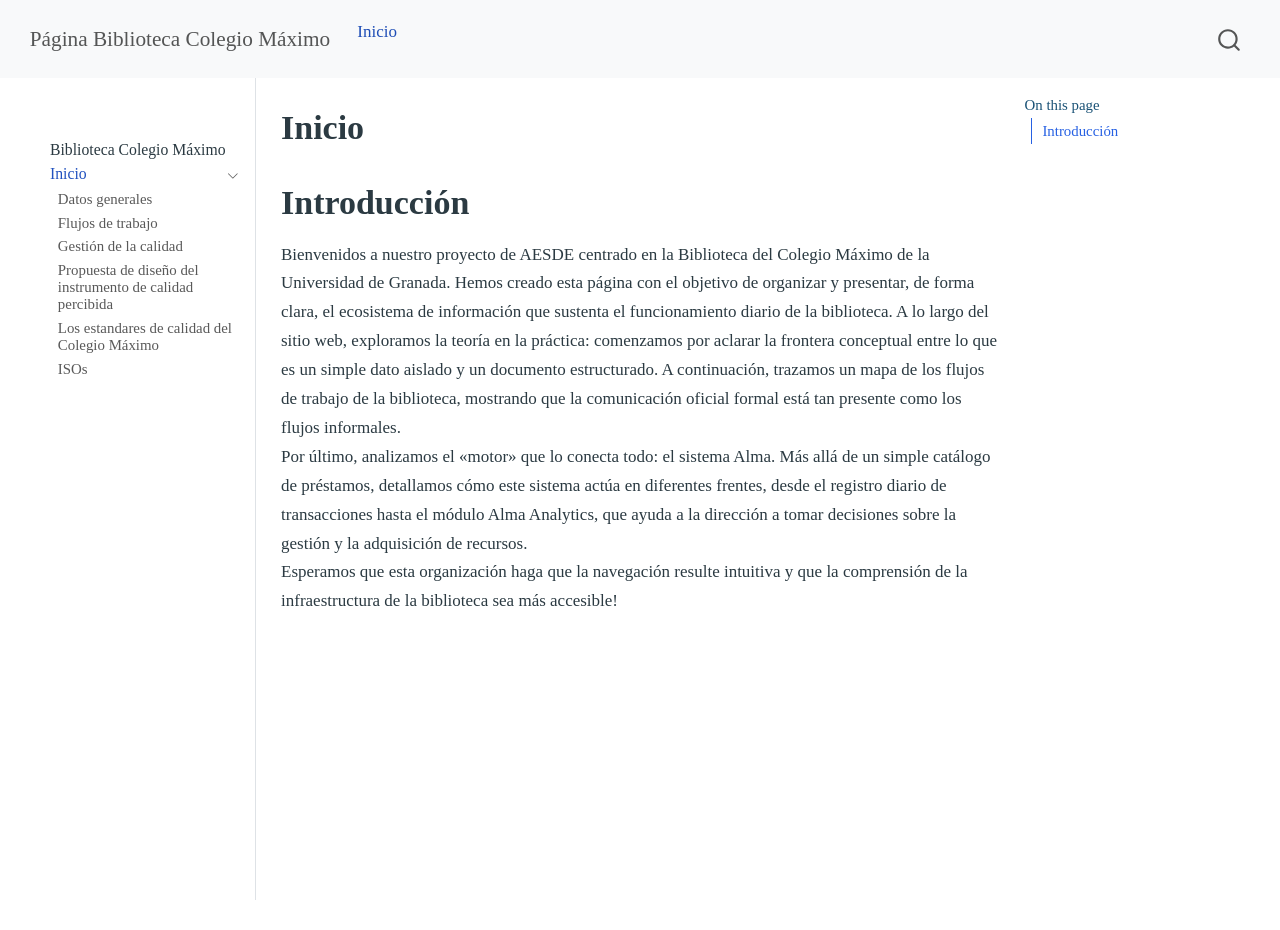
==== commit 3a78d3c4: "Update" ====
--- a/docs/index.html
+++ b/docs/index.html
@@ -152,7 +152,7 @@
           <li class="sidebar-item">
   <div class="sidebar-item-container"> 
   <a href="./flujosdetrabajo.html" class="sidebar-item-text sidebar-link">
- <span class="menu-text"><strong>Parte 1. Caracterización de flujos y servicios por nivel</strong></span></a>
+ <span class="menu-text">Flujos de trabajo</span></a>
   </div>
 </li>
           <li class="sidebar-item">
@@ -164,19 +164,19 @@
           <li class="sidebar-item">
   <div class="sidebar-item-container"> 
   <a href="./disenodelisntrumento.html" class="sidebar-item-text sidebar-link">
- <span class="menu-text">Diseño del instrumento de calidad percibida</span></a>
+ <span class="menu-text">Propuesta de diseño del instrumento de calidad percibida</span></a>
   </div>
 </li>
           <li class="sidebar-item">
   <div class="sidebar-item-container"> 
   <a href="./estandarescalidad.html" class="sidebar-item-text sidebar-link">
- <span class="menu-text">Aula: Los estándares de calidad</span></a>
+ <span class="menu-text">Los estandares de calidad del Colegio Máximo</span></a>
   </div>
 </li>
           <li class="sidebar-item">
   <div class="sidebar-item-container"> 
   <a href="./iso.html" class="sidebar-item-text sidebar-link">
- <span class="menu-text">Aula: ISO 9001, ISO 9004 y EFQM</span></a>
+ <span class="menu-text">ISOs</span></a>
   </div>
 </li>
       </ul>
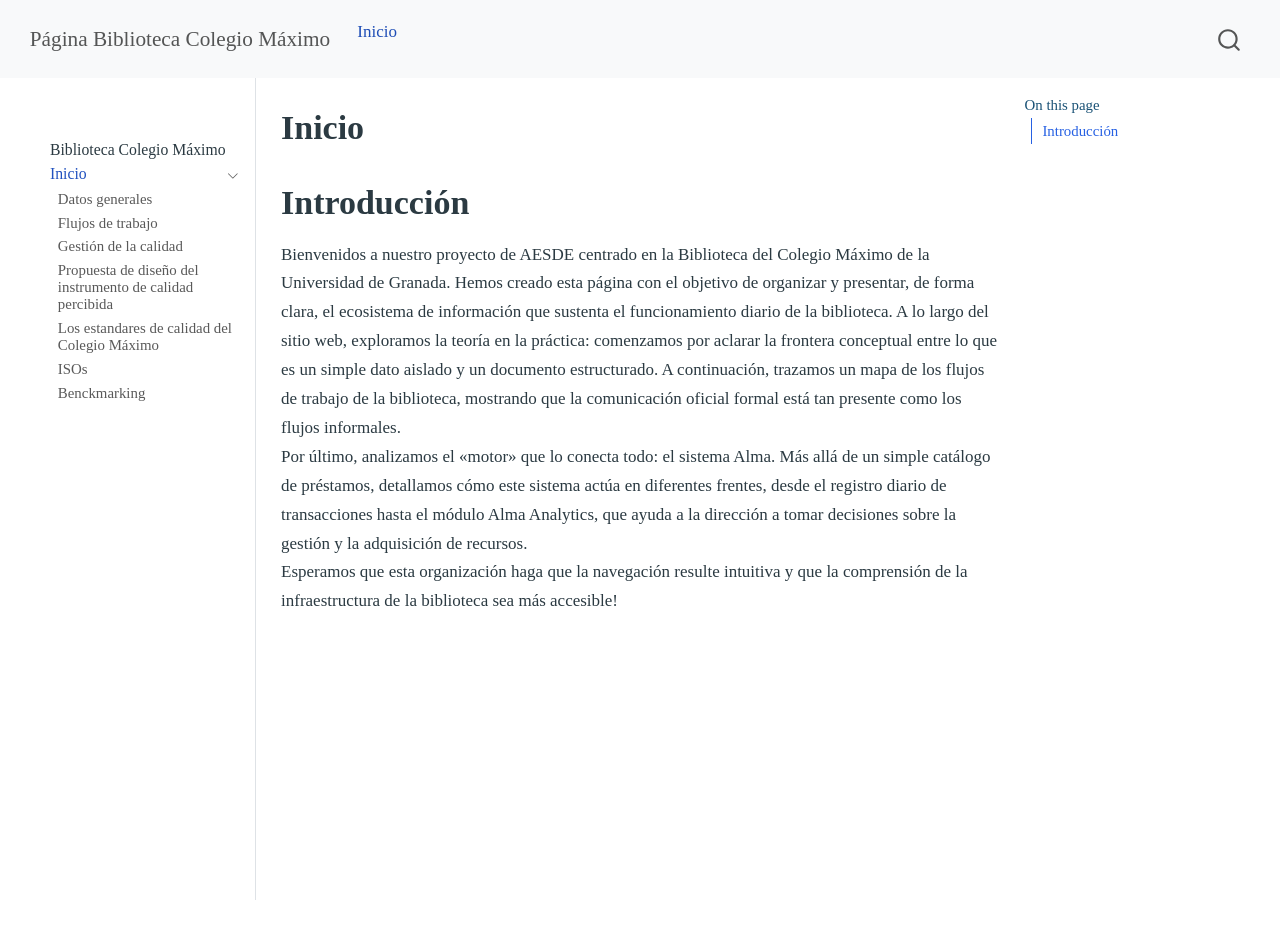
==== commit 20a70ea0: "Añadir el apartado benchmarking a la web" ====
--- a/docs/index.html
+++ b/docs/index.html
@@ -175,8 +175,14 @@
 </li>
           <li class="sidebar-item">
   <div class="sidebar-item-container"> 
-  <a href="./iso.html" class="sidebar-item-text sidebar-link">
+  <a href="./iso.qmd" class="sidebar-item-text sidebar-link">
  <span class="menu-text">ISOs</span></a>
+  </div>
+</li>
+          <li class="sidebar-item">
+  <div class="sidebar-item-container"> 
+  <a href="./benchmarking.html" class="sidebar-item-text sidebar-link">
+ <span class="menu-text">Benckmarking</span></a>
   </div>
 </li>
       </ul>
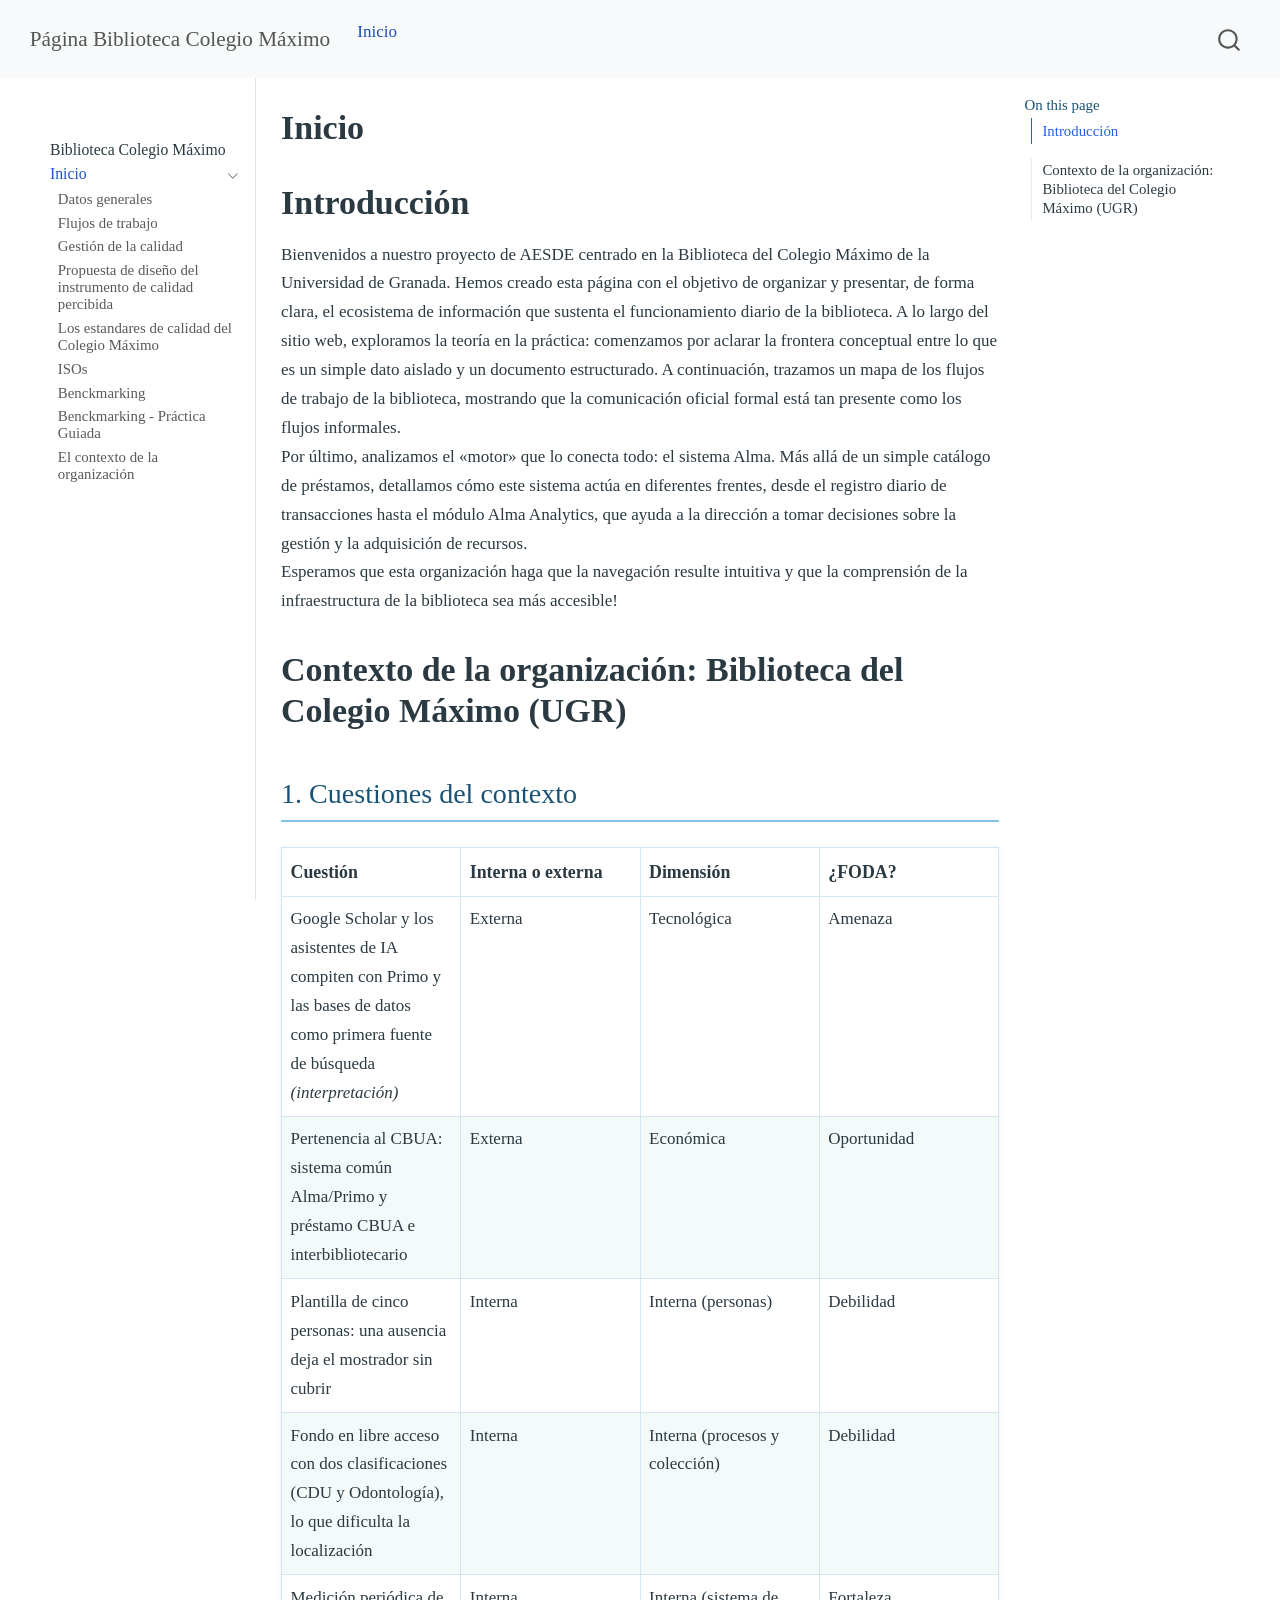
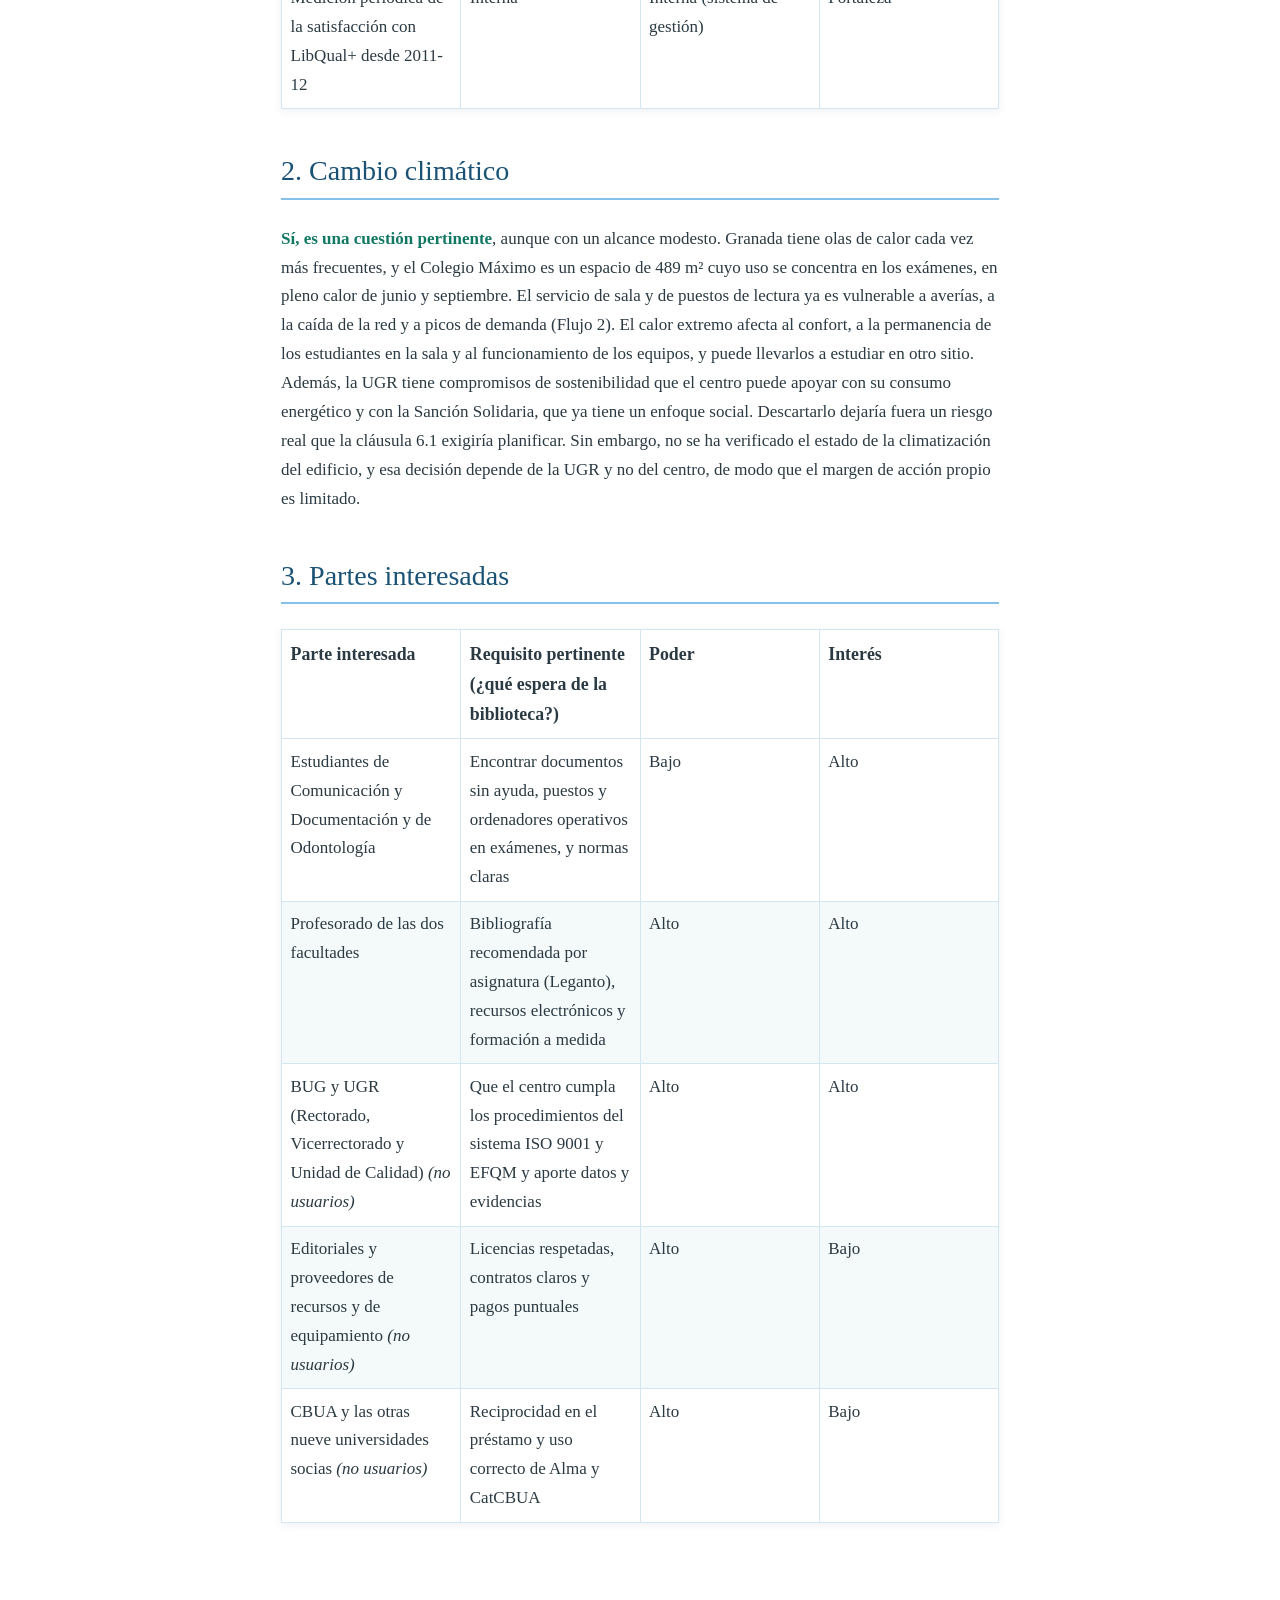
==== commit 5d52f5e9: "update" ====
--- a/docs/index.html
+++ b/docs/index.html
@@ -2,7 +2,7 @@
 <html xmlns="http://www.w3.org/1999/xhtml" lang="en" xml:lang="en"><head>
 
 <meta charset="utf-8">
-<meta name="generator" content="quarto-1.10.19">
+<meta name="generator" content="quarto-1.10.18">
 
 <meta name="viewport" content="width=device-width, initial-scale=1.0, user-scalable=yes">
 
@@ -42,7 +42,7 @@
 <script src="site_libs/quarto-html/tippy.umd.min.js"></script>
 <script src="site_libs/quarto-html/anchor.min.js"></script>
 <link href="site_libs/quarto-html/tippy.css" rel="stylesheet">
-<link href="site_libs/quarto-html/quarto-syntax-highlighting-bf27225e3a48a9273f3daa8f8e829971.css" rel="stylesheet" id="quarto-text-highlighting-styles">
+<link href="site_libs/quarto-html/quarto-syntax-highlighting-64a204ab8560d761af7679ceaba22944.css" rel="stylesheet" id="quarto-text-highlighting-styles">
 <script src="site_libs/bootstrap/bootstrap.min.js"></script>
 <link href="site_libs/bootstrap/bootstrap-icons.css" rel="stylesheet">
 <link href="site_libs/bootstrap/bootstrap-4e663f3a4ff1a491e18bd6a28adf0390.min.css" rel="stylesheet" append-hash="true" id="quarto-bootstrap" data-mode="light">
@@ -175,7 +175,7 @@
 </li>
           <li class="sidebar-item">
   <div class="sidebar-item-container"> 
-  <a href="./iso.qmd" class="sidebar-item-text sidebar-link">
+  <a href="./iso.html" class="sidebar-item-text sidebar-link">
  <span class="menu-text">ISOs</span></a>
   </div>
 </li>
@@ -183,6 +183,18 @@
   <div class="sidebar-item-container"> 
   <a href="./benchmarking.html" class="sidebar-item-text sidebar-link">
  <span class="menu-text">Benckmarking</span></a>
+  </div>
+</li>
+          <li class="sidebar-item">
+  <div class="sidebar-item-container"> 
+  <a href="./benchmarkingpracticaguiada.html" class="sidebar-item-text sidebar-link">
+ <span class="menu-text">Benckmarking - Práctica Guiada</span></a>
+  </div>
+</li>
+          <li class="sidebar-item">
+  <div class="sidebar-item-container"> 
+  <a href="./elcontextodelaorganizacion.html" class="sidebar-item-text sidebar-link">
+ <span class="menu-text">El contexto de la organización</span></a>
   </div>
 </li>
       </ul>
@@ -198,6 +210,12 @@
    
   <ul>
   <li><a href="#introducción" id="toc-introducción" class="nav-link active" data-scroll-target="#introducción">Introducción</a></li>
+  <li><a href="#contexto-de-la-organización-biblioteca-del-colegio-máximo-ugr" id="toc-contexto-de-la-organización-biblioteca-del-colegio-máximo-ugr" class="nav-link" data-scroll-target="#contexto-de-la-organización-biblioteca-del-colegio-máximo-ugr">Contexto de la organización: Biblioteca del Colegio Máximo (UGR)</a>
+  <ul class="collapse">
+  <li><a href="#cuestiones-del-contexto" id="toc-cuestiones-del-contexto" class="nav-link" data-scroll-target="#cuestiones-del-contexto">1. Cuestiones del contexto</a></li>
+  <li><a href="#cambio-climático" id="toc-cambio-climático" class="nav-link" data-scroll-target="#cambio-climático">2. Cambio climático</a></li>
+  <li><a href="#partes-interesadas" id="toc-partes-interesadas" class="nav-link" data-scroll-target="#partes-interesadas">3. Partes interesadas</a></li>
+  </ul></li>
   </ul>
 </nav>
     </div>
@@ -228,8 +246,117 @@
 <p>Bienvenidos a nuestro proyecto de AESDE centrado en la Biblioteca del Colegio Máximo de la Universidad de Granada. Hemos creado esta página con el objetivo de organizar y presentar, de forma clara, el ecosistema de información que sustenta el funcionamiento diario de la biblioteca. A lo largo del sitio web, exploramos la teoría en la práctica: comenzamos por aclarar la frontera conceptual entre lo que es un simple dato aislado y un documento estructurado. A continuación, trazamos un mapa de los flujos de trabajo de la biblioteca, mostrando que la comunicación oficial formal está tan presente como los flujos informales.<br>
 Por último, analizamos el «motor» que lo conecta todo: el sistema Alma. Más allá de un simple catálogo de préstamos, detallamos cómo este sistema actúa en diferentes frentes, desde el registro diario de transacciones hasta el módulo Alma Analytics, que ayuda a la dirección a tomar decisiones sobre la gestión y la adquisición de recursos.<br>
 Esperamos que esta organización haga que la navegación resulte intuitiva y que la comprensión de la infraestructura de la biblioteca sea más accesible!</p>
-
-
+</section>
+<section id="contexto-de-la-organización-biblioteca-del-colegio-máximo-ugr" class="level1">
+<h1>Contexto de la organización: Biblioteca del Colegio Máximo (UGR)</h1>
+<section id="cuestiones-del-contexto" class="level2">
+<h2 class="anchored" data-anchor-id="cuestiones-del-contexto">1. Cuestiones del contexto</h2>
+<table class="caption-top table">
+<colgroup>
+<col style="width: 25%">
+<col style="width: 25%">
+<col style="width: 25%">
+<col style="width: 25%">
+</colgroup>
+<thead>
+<tr class="header">
+<th>Cuestión</th>
+<th>Interna o externa</th>
+<th>Dimensión</th>
+<th>¿FODA?</th>
+</tr>
+</thead>
+<tbody>
+<tr class="odd">
+<td>Google Scholar y los asistentes de IA compiten con Primo y las bases de datos como primera fuente de búsqueda <em>(interpretación)</em></td>
+<td>Externa</td>
+<td>Tecnológica</td>
+<td>Amenaza</td>
+</tr>
+<tr class="even">
+<td>Pertenencia al CBUA: sistema común Alma/Primo y préstamo CBUA e interbibliotecario</td>
+<td>Externa</td>
+<td>Económica</td>
+<td>Oportunidad</td>
+</tr>
+<tr class="odd">
+<td>Plantilla de cinco personas: una ausencia deja el mostrador sin cubrir</td>
+<td>Interna</td>
+<td>Interna (personas)</td>
+<td>Debilidad</td>
+</tr>
+<tr class="even">
+<td>Fondo en libre acceso con dos clasificaciones (CDU y Odontología), lo que dificulta la localización</td>
+<td>Interna</td>
+<td>Interna (procesos y colección)</td>
+<td>Debilidad</td>
+</tr>
+<tr class="odd">
+<td>Medición periódica de la satisfacción con LibQual+ desde 2011-12</td>
+<td>Interna</td>
+<td>Interna (sistema de gestión)</td>
+<td>Fortaleza</td>
+</tr>
+</tbody>
+</table>
+</section>
+<section id="cambio-climático" class="level2">
+<h2 class="anchored" data-anchor-id="cambio-climático">2. Cambio climático</h2>
+<p><strong>Sí, es una cuestión pertinente</strong>, aunque con un alcance modesto. Granada tiene olas de calor cada vez más frecuentes, y el Colegio Máximo es un espacio de 489 m² cuyo uso se concentra en los exámenes, en pleno calor de junio y septiembre. El servicio de sala y de puestos de lectura ya es vulnerable a averías, a la caída de la red y a picos de demanda (Flujo 2). El calor extremo afecta al confort, a la permanencia de los estudiantes en la sala y al funcionamiento de los equipos, y puede llevarlos a estudiar en otro sitio. Además, la UGR tiene compromisos de sostenibilidad que el centro puede apoyar con su consumo energético y con la Sanción Solidaria, que ya tiene un enfoque social. Descartarlo dejaría fuera un riesgo real que la cláusula 6.1 exigiría planificar. Sin embargo, no se ha verificado el estado de la climatización del edificio, y esa decisión depende de la UGR y no del centro, de modo que el margen de acción propio es limitado.</p>
+</section>
+<section id="partes-interesadas" class="level2">
+<h2 class="anchored" data-anchor-id="partes-interesadas">3. Partes interesadas</h2>
+<table class="caption-top table">
+<colgroup>
+<col style="width: 25%">
+<col style="width: 25%">
+<col style="width: 25%">
+<col style="width: 25%">
+</colgroup>
+<thead>
+<tr class="header">
+<th>Parte interesada</th>
+<th>Requisito pertinente (¿qué espera de la biblioteca?)</th>
+<th>Poder</th>
+<th>Interés</th>
+</tr>
+</thead>
+<tbody>
+<tr class="odd">
+<td>Estudiantes de Comunicación y Documentación y de Odontología</td>
+<td>Encontrar documentos sin ayuda, puestos y ordenadores operativos en exámenes, y normas claras</td>
+<td>Bajo</td>
+<td>Alto</td>
+</tr>
+<tr class="even">
+<td>Profesorado de las dos facultades</td>
+<td>Bibliografía recomendada por asignatura (Leganto), recursos electrónicos y formación a medida</td>
+<td>Alto</td>
+<td>Alto</td>
+</tr>
+<tr class="odd">
+<td>BUG y UGR (Rectorado, Vicerrectorado y Unidad de Calidad) <em>(no usuarios)</em></td>
+<td>Que el centro cumpla los procedimientos del sistema ISO 9001 y EFQM y aporte datos y evidencias</td>
+<td>Alto</td>
+<td>Alto</td>
+</tr>
+<tr class="even">
+<td>Editoriales y proveedores de recursos y de equipamiento <em>(no usuarios)</em></td>
+<td>Licencias respetadas, contratos claros y pagos puntuales</td>
+<td>Alto</td>
+<td>Bajo</td>
+</tr>
+<tr class="odd">
+<td>CBUA y las otras nueve universidades socias <em>(no usuarios)</em></td>
+<td>Reciprocidad en el préstamo y uso correcto de Alma y CatCBUA</td>
+<td>Alto</td>
+<td>Bajo</td>
+</tr>
+</tbody>
+</table>
+
+
+</section>
 </section>
 
 </main> <!-- /main -->
--- a/docs/site_libs/quarto-html/quarto-syntax-highlighting-64a204ab8560d761af7679ceaba22944.css
+++ b/docs/site_libs/quarto-html/quarto-syntax-highlighting-64a204ab8560d761af7679ceaba22944.css
@@ -0,0 +1,236 @@
+/* quarto syntax highlight colors */
+:root {
+  --quarto-hl-ot-color: #003B4F;
+  --quarto-hl-at-color: #657422;
+  --quarto-hl-ss-color: #20794D;
+  --quarto-hl-an-color: #5E5E5E;
+  --quarto-hl-fu-color: #4758AB;
+  --quarto-hl-st-color: #20794D;
+  --quarto-hl-cf-color: #003B4F;
+  --quarto-hl-op-color: #5E5E5E;
+  --quarto-hl-er-color: #AD0000;
+  --quarto-hl-bn-color: #AD0000;
+  --quarto-hl-al-color: #AD0000;
+  --quarto-hl-va-color: #111111;
+  --quarto-hl-bu-color: inherit;
+  --quarto-hl-ex-color: inherit;
+  --quarto-hl-pp-color: #AD0000;
+  --quarto-hl-in-color: #5E5E5E;
+  --quarto-hl-vs-color: #20794D;
+  --quarto-hl-wa-color: #5E5E5E;
+  --quarto-hl-do-color: #5E5E5E;
+  --quarto-hl-im-color: #00769E;
+  --quarto-hl-ch-color: #20794D;
+  --quarto-hl-dt-color: #AD0000;
+  --quarto-hl-fl-color: #AD0000;
+  --quarto-hl-co-color: #5E5E5E;
+  --quarto-hl-cv-color: #5E5E5E;
+  --quarto-hl-cn-color: #8f5902;
+  --quarto-hl-sc-color: #5E5E5E;
+  --quarto-hl-dv-color: #AD0000;
+  --quarto-hl-kw-color: #003B4F;
+}
+
+/* other quarto variables */
+:root {
+  --quarto-font-monospace: SFMono-Regular, Menlo, Monaco, Consolas, "Liberation Mono", "Courier New", monospace;
+}
+
+/* syntax highlight based on Pandoc's rules */
+pre > code.sourceCode > span {
+  color: #003B4F;
+}
+
+code.sourceCode > span {
+  color: #003B4F;
+}
+
+div.sourceCode,
+div.sourceCode pre.sourceCode {
+  color: #003B4F;
+}
+
+/* Normal */
+code span {
+  color: #003B4F;
+}
+
+/* Alert */
+code span.al {
+  color: #AD0000;
+  font-style: inherit;
+}
+
+/* Annotation */
+code span.an {
+  color: #5E5E5E;
+  font-style: inherit;
+}
+
+/* Attribute */
+code span.at {
+  color: #657422;
+  font-style: inherit;
+}
+
+/* BaseN */
+code span.bn {
+  color: #AD0000;
+  font-style: inherit;
+}
+
+/* BuiltIn */
+code span.bu {
+  font-style: inherit;
+}
+
+/* ControlFlow */
+code span.cf {
+  color: #003B4F;
+  font-weight: bold;
+  font-style: inherit;
+}
+
+/* Char */
+code span.ch {
+  color: #20794D;
+  font-style: inherit;
+}
+
+/* Constant */
+code span.cn {
+  color: #8f5902;
+  font-style: inherit;
+}
+
+/* Comment */
+code span.co {
+  color: #5E5E5E;
+  font-style: inherit;
+}
+
+/* CommentVar */
+code span.cv {
+  color: #5E5E5E;
+  font-style: italic;
+}
+
+/* Documentation */
+code span.do {
+  color: #5E5E5E;
+  font-style: italic;
+}
+
+/* DataType */
+code span.dt {
+  color: #AD0000;
+  font-style: inherit;
+}
+
+/* DecVal */
+code span.dv {
+  color: #AD0000;
+  font-style: inherit;
+}
+
+/* Error */
+code span.er {
+  color: #AD0000;
+  font-style: inherit;
+}
+
+/* Extension */
+code span.ex {
+  font-style: inherit;
+}
+
+/* Float */
+code span.fl {
+  color: #AD0000;
+  font-style: inherit;
+}
+
+/* Function */
+code span.fu {
+  color: #4758AB;
+  font-style: inherit;
+}
+
+/* Import */
+code span.im {
+  color: #00769E;
+  font-style: inherit;
+}
+
+/* Information */
+code span.in {
+  color: #5E5E5E;
+  font-style: inherit;
+}
+
+/* Keyword */
+code span.kw {
+  color: #003B4F;
+  font-weight: bold;
+  font-style: inherit;
+}
+
+/* Operator */
+code span.op {
+  color: #5E5E5E;
+  font-style: inherit;
+}
+
+/* Other */
+code span.ot {
+  color: #003B4F;
+  font-style: inherit;
+}
+
+/* Preprocessor */
+code span.pp {
+  color: #AD0000;
+  font-style: inherit;
+}
+
+/* SpecialChar */
+code span.sc {
+  color: #5E5E5E;
+  font-style: inherit;
+}
+
+/* SpecialString */
+code span.ss {
+  color: #20794D;
+  font-style: inherit;
+}
+
+/* String */
+code span.st {
+  color: #20794D;
+  font-style: inherit;
+}
+
+/* Variable */
+code span.va {
+  color: #111111;
+  font-style: inherit;
+}
+
+/* VerbatimString */
+code span.vs {
+  color: #20794D;
+  font-style: inherit;
+}
+
+/* Warning */
+code span.wa {
+  color: #5E5E5E;
+  font-style: italic;
+}
+
+.prevent-inlining {
+  content: "</";
+}
+
+/*# sourceMappingURL=9d8d5bb603a83b8298b89080a598c93b.css.map */
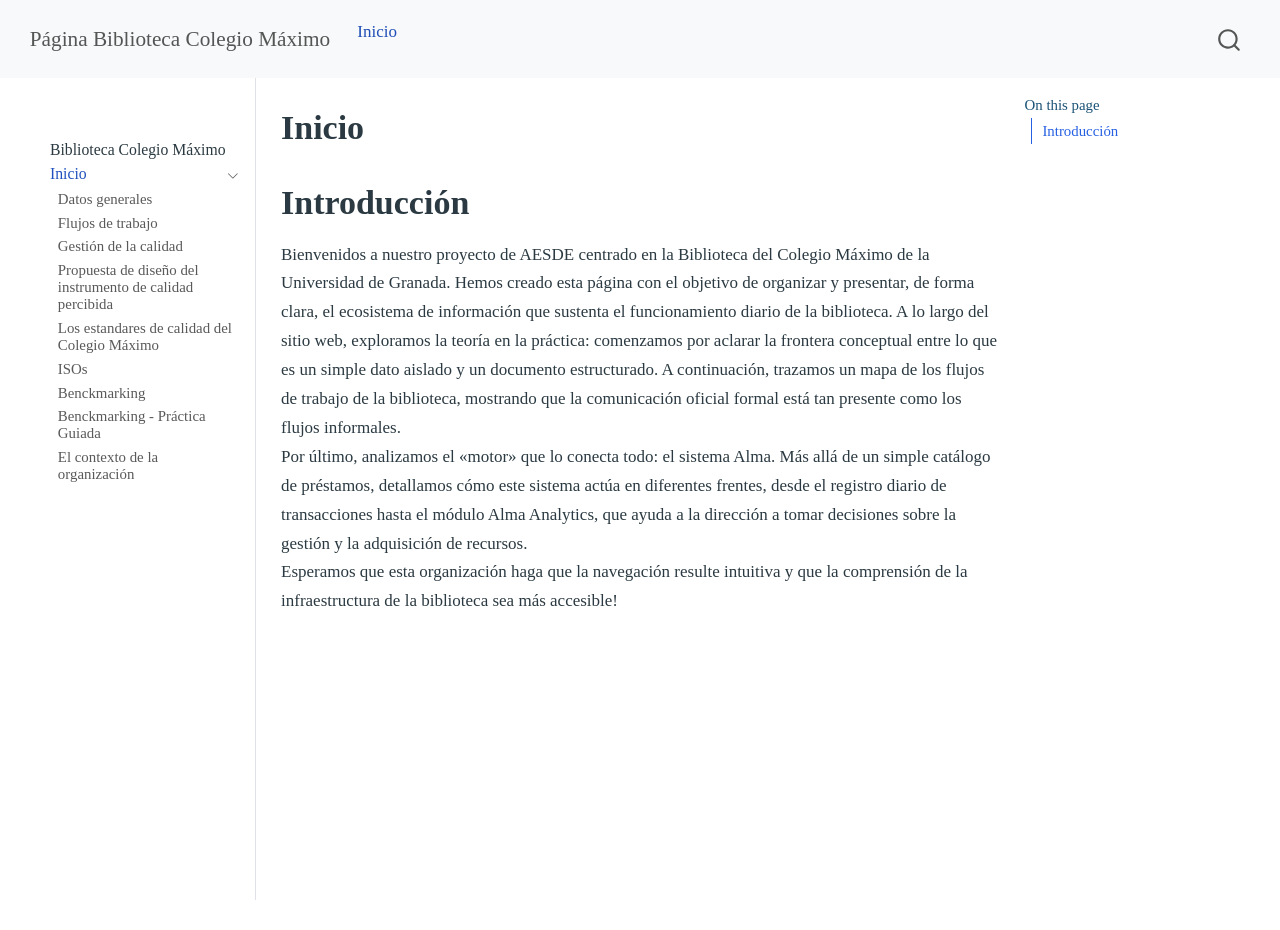
==== commit b3f63e6c: "Update" ====
--- a/docs/index.html
+++ b/docs/index.html
@@ -2,7 +2,7 @@
 <html xmlns="http://www.w3.org/1999/xhtml" lang="en" xml:lang="en"><head>
 
 <meta charset="utf-8">
-<meta name="generator" content="quarto-1.10.18">
+<meta name="generator" content="quarto-1.10.19">
 
 <meta name="viewport" content="width=device-width, initial-scale=1.0, user-scalable=yes">
 
@@ -42,7 +42,7 @@
 <script src="site_libs/quarto-html/tippy.umd.min.js"></script>
 <script src="site_libs/quarto-html/anchor.min.js"></script>
 <link href="site_libs/quarto-html/tippy.css" rel="stylesheet">
-<link href="site_libs/quarto-html/quarto-syntax-highlighting-64a204ab8560d761af7679ceaba22944.css" rel="stylesheet" id="quarto-text-highlighting-styles">
+<link href="site_libs/quarto-html/quarto-syntax-highlighting-bf27225e3a48a9273f3daa8f8e829971.css" rel="stylesheet" id="quarto-text-highlighting-styles">
 <script src="site_libs/bootstrap/bootstrap.min.js"></script>
 <link href="site_libs/bootstrap/bootstrap-icons.css" rel="stylesheet">
 <link href="site_libs/bootstrap/bootstrap-4e663f3a4ff1a491e18bd6a28adf0390.min.css" rel="stylesheet" append-hash="true" id="quarto-bootstrap" data-mode="light">
@@ -210,12 +210,6 @@
    
   <ul>
   <li><a href="#introducción" id="toc-introducción" class="nav-link active" data-scroll-target="#introducción">Introducción</a></li>
-  <li><a href="#contexto-de-la-organización-biblioteca-del-colegio-máximo-ugr" id="toc-contexto-de-la-organización-biblioteca-del-colegio-máximo-ugr" class="nav-link" data-scroll-target="#contexto-de-la-organización-biblioteca-del-colegio-máximo-ugr">Contexto de la organización: Biblioteca del Colegio Máximo (UGR)</a>
-  <ul class="collapse">
-  <li><a href="#cuestiones-del-contexto" id="toc-cuestiones-del-contexto" class="nav-link" data-scroll-target="#cuestiones-del-contexto">1. Cuestiones del contexto</a></li>
-  <li><a href="#cambio-climático" id="toc-cambio-climático" class="nav-link" data-scroll-target="#cambio-climático">2. Cambio climático</a></li>
-  <li><a href="#partes-interesadas" id="toc-partes-interesadas" class="nav-link" data-scroll-target="#partes-interesadas">3. Partes interesadas</a></li>
-  </ul></li>
   </ul>
 </nav>
     </div>
@@ -246,117 +240,8 @@
 <p>Bienvenidos a nuestro proyecto de AESDE centrado en la Biblioteca del Colegio Máximo de la Universidad de Granada. Hemos creado esta página con el objetivo de organizar y presentar, de forma clara, el ecosistema de información que sustenta el funcionamiento diario de la biblioteca. A lo largo del sitio web, exploramos la teoría en la práctica: comenzamos por aclarar la frontera conceptual entre lo que es un simple dato aislado y un documento estructurado. A continuación, trazamos un mapa de los flujos de trabajo de la biblioteca, mostrando que la comunicación oficial formal está tan presente como los flujos informales.<br>
 Por último, analizamos el «motor» que lo conecta todo: el sistema Alma. Más allá de un simple catálogo de préstamos, detallamos cómo este sistema actúa en diferentes frentes, desde el registro diario de transacciones hasta el módulo Alma Analytics, que ayuda a la dirección a tomar decisiones sobre la gestión y la adquisición de recursos.<br>
 Esperamos que esta organización haga que la navegación resulte intuitiva y que la comprensión de la infraestructura de la biblioteca sea más accesible!</p>
-</section>
-<section id="contexto-de-la-organización-biblioteca-del-colegio-máximo-ugr" class="level1">
-<h1>Contexto de la organización: Biblioteca del Colegio Máximo (UGR)</h1>
-<section id="cuestiones-del-contexto" class="level2">
-<h2 class="anchored" data-anchor-id="cuestiones-del-contexto">1. Cuestiones del contexto</h2>
-<table class="caption-top table">
-<colgroup>
-<col style="width: 25%">
-<col style="width: 25%">
-<col style="width: 25%">
-<col style="width: 25%">
-</colgroup>
-<thead>
-<tr class="header">
-<th>Cuestión</th>
-<th>Interna o externa</th>
-<th>Dimensión</th>
-<th>¿FODA?</th>
-</tr>
-</thead>
-<tbody>
-<tr class="odd">
-<td>Google Scholar y los asistentes de IA compiten con Primo y las bases de datos como primera fuente de búsqueda <em>(interpretación)</em></td>
-<td>Externa</td>
-<td>Tecnológica</td>
-<td>Amenaza</td>
-</tr>
-<tr class="even">
-<td>Pertenencia al CBUA: sistema común Alma/Primo y préstamo CBUA e interbibliotecario</td>
-<td>Externa</td>
-<td>Económica</td>
-<td>Oportunidad</td>
-</tr>
-<tr class="odd">
-<td>Plantilla de cinco personas: una ausencia deja el mostrador sin cubrir</td>
-<td>Interna</td>
-<td>Interna (personas)</td>
-<td>Debilidad</td>
-</tr>
-<tr class="even">
-<td>Fondo en libre acceso con dos clasificaciones (CDU y Odontología), lo que dificulta la localización</td>
-<td>Interna</td>
-<td>Interna (procesos y colección)</td>
-<td>Debilidad</td>
-</tr>
-<tr class="odd">
-<td>Medición periódica de la satisfacción con LibQual+ desde 2011-12</td>
-<td>Interna</td>
-<td>Interna (sistema de gestión)</td>
-<td>Fortaleza</td>
-</tr>
-</tbody>
-</table>
-</section>
-<section id="cambio-climático" class="level2">
-<h2 class="anchored" data-anchor-id="cambio-climático">2. Cambio climático</h2>
-<p><strong>Sí, es una cuestión pertinente</strong>, aunque con un alcance modesto. Granada tiene olas de calor cada vez más frecuentes, y el Colegio Máximo es un espacio de 489 m² cuyo uso se concentra en los exámenes, en pleno calor de junio y septiembre. El servicio de sala y de puestos de lectura ya es vulnerable a averías, a la caída de la red y a picos de demanda (Flujo 2). El calor extremo afecta al confort, a la permanencia de los estudiantes en la sala y al funcionamiento de los equipos, y puede llevarlos a estudiar en otro sitio. Además, la UGR tiene compromisos de sostenibilidad que el centro puede apoyar con su consumo energético y con la Sanción Solidaria, que ya tiene un enfoque social. Descartarlo dejaría fuera un riesgo real que la cláusula 6.1 exigiría planificar. Sin embargo, no se ha verificado el estado de la climatización del edificio, y esa decisión depende de la UGR y no del centro, de modo que el margen de acción propio es limitado.</p>
-</section>
-<section id="partes-interesadas" class="level2">
-<h2 class="anchored" data-anchor-id="partes-interesadas">3. Partes interesadas</h2>
-<table class="caption-top table">
-<colgroup>
-<col style="width: 25%">
-<col style="width: 25%">
-<col style="width: 25%">
-<col style="width: 25%">
-</colgroup>
-<thead>
-<tr class="header">
-<th>Parte interesada</th>
-<th>Requisito pertinente (¿qué espera de la biblioteca?)</th>
-<th>Poder</th>
-<th>Interés</th>
-</tr>
-</thead>
-<tbody>
-<tr class="odd">
-<td>Estudiantes de Comunicación y Documentación y de Odontología</td>
-<td>Encontrar documentos sin ayuda, puestos y ordenadores operativos en exámenes, y normas claras</td>
-<td>Bajo</td>
-<td>Alto</td>
-</tr>
-<tr class="even">
-<td>Profesorado de las dos facultades</td>
-<td>Bibliografía recomendada por asignatura (Leganto), recursos electrónicos y formación a medida</td>
-<td>Alto</td>
-<td>Alto</td>
-</tr>
-<tr class="odd">
-<td>BUG y UGR (Rectorado, Vicerrectorado y Unidad de Calidad) <em>(no usuarios)</em></td>
-<td>Que el centro cumpla los procedimientos del sistema ISO 9001 y EFQM y aporte datos y evidencias</td>
-<td>Alto</td>
-<td>Alto</td>
-</tr>
-<tr class="even">
-<td>Editoriales y proveedores de recursos y de equipamiento <em>(no usuarios)</em></td>
-<td>Licencias respetadas, contratos claros y pagos puntuales</td>
-<td>Alto</td>
-<td>Bajo</td>
-</tr>
-<tr class="odd">
-<td>CBUA y las otras nueve universidades socias <em>(no usuarios)</em></td>
-<td>Reciprocidad en el préstamo y uso correcto de Alma y CatCBUA</td>
-<td>Alto</td>
-<td>Bajo</td>
-</tr>
-</tbody>
-</table>
-
-
-</section>
+
+
 </section>
 
 </main> <!-- /main -->
--- a/docs/site_libs/quarto-html/quarto-syntax-highlighting-bf27225e3a48a9273f3daa8f8e829971.css
+++ b/docs/site_libs/quarto-html/quarto-syntax-highlighting-bf27225e3a48a9273f3daa8f8e829971.css
@@ -0,0 +1,236 @@
+/* quarto syntax highlight colors */
+:root {
+  --quarto-hl-ot-color: #003B4F;
+  --quarto-hl-at-color: #657422;
+  --quarto-hl-ss-color: #20794D;
+  --quarto-hl-an-color: #5E5E5E;
+  --quarto-hl-fu-color: #4758AB;
+  --quarto-hl-st-color: #20794D;
+  --quarto-hl-cf-color: #003B4F;
+  --quarto-hl-op-color: #5E5E5E;
+  --quarto-hl-er-color: #AD0000;
+  --quarto-hl-bn-color: #AD0000;
+  --quarto-hl-al-color: #AD0000;
+  --quarto-hl-va-color: #111111;
+  --quarto-hl-bu-color: inherit;
+  --quarto-hl-ex-color: inherit;
+  --quarto-hl-pp-color: #AD0000;
+  --quarto-hl-in-color: #5E5E5E;
+  --quarto-hl-vs-color: #20794D;
+  --quarto-hl-wa-color: #5E5E5E;
+  --quarto-hl-do-color: #5E5E5E;
+  --quarto-hl-im-color: #00769E;
+  --quarto-hl-ch-color: #20794D;
+  --quarto-hl-dt-color: #AD0000;
+  --quarto-hl-fl-color: #AD0000;
+  --quarto-hl-co-color: #5E5E5E;
+  --quarto-hl-cv-color: #5E5E5E;
+  --quarto-hl-cn-color: #8f5902;
+  --quarto-hl-sc-color: #5E5E5E;
+  --quarto-hl-dv-color: #AD0000;
+  --quarto-hl-kw-color: #003B4F;
+}
+
+/* other quarto variables */
+:root {
+  --quarto-font-monospace: SFMono-Regular, Menlo, Monaco, Consolas, "Liberation Mono", "Courier New", monospace;
+}
+
+/* syntax highlight based on Pandoc's rules */
+pre > code.sourceCode > span {
+  color: #003B4F;
+}
+
+code.sourceCode > span {
+  color: #003B4F;
+}
+
+div.sourceCode,
+div.sourceCode pre.sourceCode {
+  color: #003B4F;
+}
+
+/* Normal */
+code span {
+  color: #003B4F;
+}
+
+/* Alert */
+code span.al {
+  color: #AD0000;
+  font-style: inherit;
+}
+
+/* Annotation */
+code span.an {
+  color: #5E5E5E;
+  font-style: inherit;
+}
+
+/* Attribute */
+code span.at {
+  color: #657422;
+  font-style: inherit;
+}
+
+/* BaseN */
+code span.bn {
+  color: #AD0000;
+  font-style: inherit;
+}
+
+/* BuiltIn */
+code span.bu {
+  font-style: inherit;
+}
+
+/* ControlFlow */
+code span.cf {
+  color: #003B4F;
+  font-weight: bold;
+  font-style: inherit;
+}
+
+/* Char */
+code span.ch {
+  color: #20794D;
+  font-style: inherit;
+}
+
+/* Constant */
+code span.cn {
+  color: #8f5902;
+  font-style: inherit;
+}
+
+/* Comment */
+code span.co {
+  color: #5E5E5E;
+  font-style: inherit;
+}
+
+/* CommentVar */
+code span.cv {
+  color: #5E5E5E;
+  font-style: italic;
+}
+
+/* Documentation */
+code span.do {
+  color: #5E5E5E;
+  font-style: italic;
+}
+
+/* DataType */
+code span.dt {
+  color: #AD0000;
+  font-style: inherit;
+}
+
+/* DecVal */
+code span.dv {
+  color: #AD0000;
+  font-style: inherit;
+}
+
+/* Error */
+code span.er {
+  color: #AD0000;
+  font-style: inherit;
+}
+
+/* Extension */
+code span.ex {
+  font-style: inherit;
+}
+
+/* Float */
+code span.fl {
+  color: #AD0000;
+  font-style: inherit;
+}
+
+/* Function */
+code span.fu {
+  color: #4758AB;
+  font-style: inherit;
+}
+
+/* Import */
+code span.im {
+  color: #00769E;
+  font-style: inherit;
+}
+
+/* Information */
+code span.in {
+  color: #5E5E5E;
+  font-style: inherit;
+}
+
+/* Keyword */
+code span.kw {
+  color: #003B4F;
+  font-weight: bold;
+  font-style: inherit;
+}
+
+/* Operator */
+code span.op {
+  color: #5E5E5E;
+  font-style: inherit;
+}
+
+/* Other */
+code span.ot {
+  color: #003B4F;
+  font-style: inherit;
+}
+
+/* Preprocessor */
+code span.pp {
+  color: #AD0000;
+  font-style: inherit;
+}
+
+/* SpecialChar */
+code span.sc {
+  color: #5E5E5E;
+  font-style: inherit;
+}
+
+/* SpecialString */
+code span.ss {
+  color: #20794D;
+  font-style: inherit;
+}
+
+/* String */
+code span.st {
+  color: #20794D;
+  font-style: inherit;
+}
+
+/* Variable */
+code span.va {
+  color: #111111;
+  font-style: inherit;
+}
+
+/* VerbatimString */
+code span.vs {
+  color: #20794D;
+  font-style: inherit;
+}
+
+/* Warning */
+code span.wa {
+  color: #5E5E5E;
+  font-style: italic;
+}
+
+.prevent-inlining {
+  content: "</";
+}
+
+/*# sourceMappingURL=8be38f48d34c45af72792cbd699585e7.css.map */
